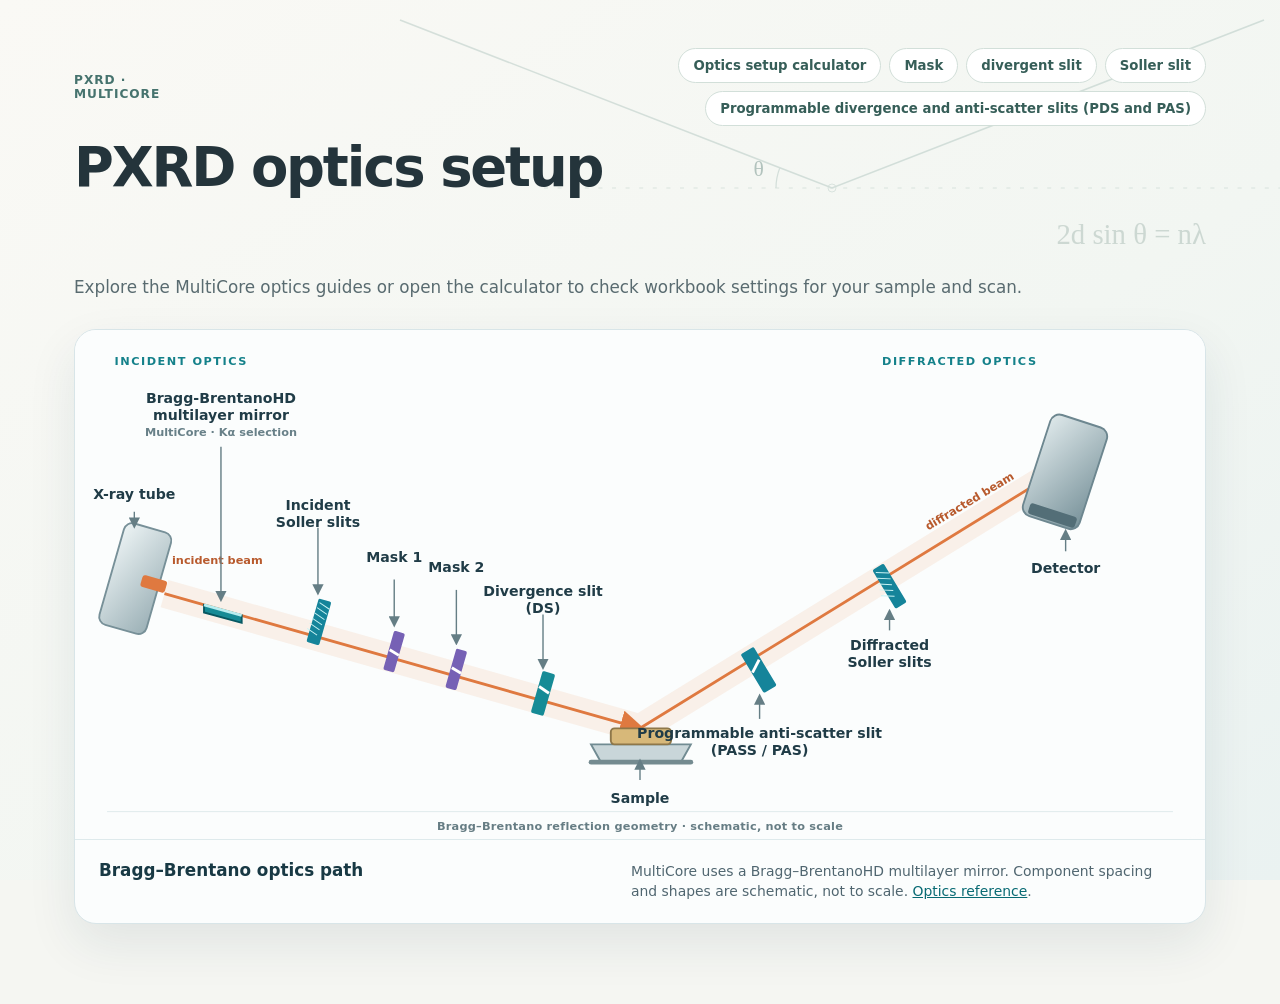
==== index.html @ 7b040bc2 "Soften Bragg formula into a subtle background accent" ====
<!doctype html>
<html lang="en">
<head>
  <meta charset="utf-8">
  <meta name="viewport" content="width=device-width, initial-scale=1">
  <title>PXRD · MultiCore optics guides</title>
  <link rel="stylesheet" href="styles.css?v=subtle-bragg-8">
</head>
<body>
  <main class="shell home">
    <header class="header">
      <nav class="top-nav" aria-label="Optics guides">
        <span class="eyebrow">PXRD · MultiCore</span>
        <div class="home-links">
          <a href="calculator.html">Optics setup calculator</a>
          <a href="training.html">Mask</a>
          <a href="divergent-slit.html">divergent slit</a>
          <a href="soller.html">Soller slit</a>
          <a href="slits.html">Programmable divergence and anti-scatter slits (PDS and PAS)</a>
        </div>
      </nav>
      <h1>PXRD optics setup</h1><div class="header-equations" aria-label="Bragg equation"><span>2d sin θ = nλ</span></div>
      <p>Explore the MultiCore optics guides or open the calculator to check workbook settings for your sample and scan.</p>
    </header>
    <figure class="home-instrument">
      <div class="home-diagram-scroll" role="region" aria-label="Scrollable diffractometer optics schematic" tabindex="0">
        <svg class="home-diagram" viewBox="0 0 1200 540" role="img" aria-labelledby="schematic-title schematic-desc" xmlns="http://www.w3.org/2000/svg">
          <title id="schematic-title">Bragg-Brentano MultiCore optics arrangement</title>
          <desc id="schematic-desc">Schematic of the incident path from the X-ray tube through the Bragg-BrentanoHD multilayer mirror, incident Soller slits, Mask 1, Mask 2 and divergence slit to the sample. The diffracted path goes through the programmable anti-scatter slit and diffracted Soller slits to the detector.</desc>
          <defs>
            <linearGradient id="housing" x2="1" y2="1"><stop stop-color="#edf4f5"/><stop offset="1" stop-color="#9bb0b6"/></linearGradient>
            <linearGradient id="detector" x2="1" y2="1"><stop stop-color="#dfe9eb"/><stop offset="1" stop-color="#78929a"/></linearGradient>
            <marker id="arrowBeam" markerWidth="9" markerHeight="9" refX="7" refY="4.5" orient="auto"><path d="M0 0L9 4.5 0 9Z" fill="#df7940"/></marker>
            <marker id="arrowCall" markerWidth="8" markerHeight="8" refX="6" refY="4" orient="auto"><path d="M0 0L8 4 0 8Z" fill="#657e85"/></marker>
          </defs>
          <rect width="1200" height="540" rx="20" fill="#fbfdfd"/>
          <text x="42" y="37" class="diagram-kicker">INCIDENT OPTICS</text>
          <text x="857" y="37" class="diagram-kicker">DIFFRACTED OPTICS</text>
          <path d="M95 280 L155 297 L600 423 L1048 147" fill="none" stroke="#e59b68" stroke-width="30" opacity=".13"/>
          <path d="M95 280 L155 297 L600 423" fill="none" stroke="#df7940" stroke-width="3" marker-end="url(#arrowBeam)"/>
          <path d="M600 423 L1048 147" fill="none" stroke="#df7940" stroke-width="3" marker-end="url(#arrowBeam)"/>
          <text x="103" y="248" class="beam-label">incident beam</text>
          <text x="906" y="213" class="beam-label" transform="rotate(-31 906 213)">diffracted beam</text>

          <!-- source and incident components, each placed across the beam -->
          <g aria-label="X-ray tube"><rect x="38" y="208" width="52" height="112" rx="9" fill="url(#housing)" stroke="#779098" stroke-width="2" transform="rotate(16 64 264)"/><rect x="70" y="263" width="27" height="13" rx="3" fill="#df7940" transform="rotate(16 83 270)"/></g>
          <g aria-label="Bragg-BrentanoHD multilayer mirror"><path d="M137 292 L177 303 L177 311 L137 300 Z" fill="#168b96" stroke="#075862" stroke-width="2"/><path d="M137 292 L177 303" stroke="#b8edf0" stroke-width="3"/></g>
          <g aria-label="Incident Soller slits"><rect x="252" y="286" width="14" height="48" rx="2" fill="#15849a" transform="rotate(16 259 310)"/><path d="M254 290l12 4m-13 2 12 4m-13 2 12 4m-13 2 12 4m-13 2 12 4m-13 2 12 4" stroke="#c9f3f4" stroke-width="1" transform="rotate(16 259 310)"/></g>
          <g aria-label="Mask 1"><rect x="333" y="320" width="12" height="43" rx="2" fill="#7661b5" transform="rotate(16 339 341)"/><path d="M334 341l11 3" stroke="#fff" stroke-width="3" transform="rotate(16 339 341)"/></g>
          <g aria-label="Mask 2"><rect x="399" y="339" width="12" height="43" rx="2" fill="#7661b5" transform="rotate(16 405 360)"/><path d="M400 360l11 3" stroke="#fff" stroke-width="3" transform="rotate(16 405 360)"/></g>
          <g aria-label="Divergence slit DS"><rect x="490" y="363" width="14" height="46" rx="2" fill="#168b96" transform="rotate(16 497 386)"/><path d="M491 380l12 4" stroke="#fff" stroke-width="3" transform="rotate(16 497 386)"/></g>

          <!-- sample and receiving side -->
          <path d="M548 440h106l-10 18h-86z" fill="#c9d6d9" stroke="#718b92" stroke-width="2"/><rect x="569" y="423" width="64" height="17" rx="4" fill="#d7b879" stroke="#8e7749" stroke-width="2"/><path d="M548 459h106" stroke="#748b90" stroke-width="5" stroke-linecap="round"/>
          <g aria-label="Programmable anti-scatter slit PASS"><rect x="718" y="337" width="16" height="48" rx="2" fill="#15849a" transform="rotate(-31 726 361)"/><path d="M719 360l13-8" stroke="#fff" stroke-width="3" transform="rotate(-31 726 361)"/></g>
          <g aria-label="Diffracted Soller slits"><rect x="858" y="248" width="14" height="48" rx="2" fill="#15849a" transform="rotate(-31 865 272)"/><path d="M860 252l12 8m-14-2 12 8m-14-2 12 8m-14-2 12 8m-14-2 12 8" stroke="#c9f3f4" stroke-width="1" transform="rotate(-31 865 272)"/></g>
          <g aria-label="Detector"><rect x="1020" y="94" width="63" height="113" rx="10" fill="url(#detector)" stroke="#6d8790" stroke-width="2" transform="rotate(18 1051 150)"/><rect x="1012" y="191" width="52" height="12" rx="3" fill="#536e77" transform="rotate(18 1038 197)"/></g>

          <!-- callouts with independent lanes to keep every label legible -->
          <g class="callout"><path d="M63 193V208"/><text x="63" y="180" text-anchor="middle">X-ray tube</text></g>
          <g class="callout"><path d="M155 124V286"/><text x="155" y="77" text-anchor="middle"><tspan>Bragg-BrentanoHD</tspan><tspan x="155" dy="19">multilayer mirror</tspan><tspan x="155" dy="17" class="callout-sub">MultiCore · Kα selection</tspan></text></g>
          <g class="callout"><path d="M258 210V279"/><text x="258" y="191" text-anchor="middle"><tspan>Incident</tspan><tspan x="258" dy="18">Soller slits</tspan></text></g>
          <g class="callout"><path d="M339 265V313"/><text x="339" y="246" text-anchor="middle">Mask 1</text></g>
          <g class="callout"><path d="M405 276V332"/><text x="405" y="257" text-anchor="middle">Mask 2</text></g>
          <g class="callout"><path d="M497 302V358"/><text x="497" y="283" text-anchor="middle"><tspan>Divergence slit</tspan><tspan x="497" dy="18">(DS)</tspan></text></g>
          <g class="callout"><path d="M600 478v-20"/><text x="600" y="502" text-anchor="middle">Sample</text></g>
          <g class="callout"><path d="M727 413V389"/><text x="727" y="433" text-anchor="middle"><tspan>Programmable anti-scatter slit</tspan><tspan x="727" dy="18">(PASS / PAS)</tspan></text></g>
          <g class="callout"><path d="M865 319v-20"/><text x="865" y="340" text-anchor="middle"><tspan>Diffracted</tspan><tspan x="865" dy="18">Soller slits</tspan></text></g>
          <g class="callout"><path d="M1052 235V214"/><text x="1052" y="258" text-anchor="middle">Detector</text></g>

          <rect x="34" y="511" width="1132" height="1" fill="#deeaec"/>
          <text x="600" y="531" class="diagram-foot" text-anchor="middle">Bragg–Brentano reflection geometry · schematic, not to scale</text>
        </svg>
      </div>
      <p class="home-scroll-hint">Swipe horizontally to follow the beam path →</p>
      <figcaption><strong>Bragg–Brentano optics path</strong><span>MultiCore uses a Bragg–BrentanoHD multilayer mirror. Component spacing and shapes are schematic, not to scale. <a href="https://www.malvernpanalytical.com/tw/assets/Empyrean%20MultiCore%20Brochure%20with%20extended%20example%20data_tcm73-99472.pdf" target="_blank" rel="noopener noreferrer">Optics reference</a>.</span></figcaption>
    </figure>
  </main>
</body>
</html>
---- styles.css ----
:root { font-family: Inter, ui-sans-serif, system-ui, -apple-system, "Segoe UI", sans-serif; color: #24343b; background: #f5f6f2; color-scheme: light; }
* { box-sizing: border-box; }
[hidden] { display: none !important; }
body { margin: 0; min-height: 100vh; background: #f5f6f2 url("optics-background-bragg.svg?v=bragg-theta-7") center top / 100% auto fixed no-repeat; }
.header { color: #24343b; }
.header h1 { text-shadow: none; font-weight: 650; }
.header .eyebrow { color: #46736e; letter-spacing: .08em; }
.header p { color: #596b70; }
.header-equations { display: flex; flex-wrap: wrap; justify-content: flex-end; gap: 8px 28px; margin: 8px 0 20px; color: #78948b; font-family: Georgia, serif; font-size: clamp(1.15rem, 2.3vw, 1.8rem); line-height: 1.4; }
.header-equations span { white-space: nowrap; opacity: .3; }
.top-nav a { color: #075862; }
@media (max-width: 700px) { body { background-attachment: scroll; background-size: auto 620px; background-position: right top; } }
.shell { max-width: 960px; margin: 0 auto; padding: 48px 24px 80px; }
.header { max-width: none; margin-bottom: 30px; }
.header-top { display: flex; align-items: center; gap: 14px; flex-wrap: wrap; }
.header-launch { border: 1px solid #a4c6c9; background: #e9f5f5; color: #075862; border-radius: 999px; padding: 7px 12px; font: inherit; font-size: .75rem; font-weight: 800; cursor: pointer; }
.header-launch:hover, .header-launch:focus { background: #d4ebed; }
.eyebrow { color: #0a6870; font-size: .76rem; font-weight: 800; letter-spacing: .12em; text-transform: uppercase; }
h1 { font-size: clamp(2rem, 5vw, 3.4rem); line-height: 1.1; letter-spacing: -.04em; margin: 12px 0 16px; }
h2 { font-size: 1.2rem; margin: 0 0 18px; }
p { line-height: 1.6; color: #4a5b68; }
.header p { font-size: 1.05rem; margin: 0; }
.panel { background: #fff; border: 1px solid #dfe6e2; border-radius: 14px; box-shadow: 0 4px 18px #29443b06; padding: 26px; margin-bottom: 18px; }
.inputs { display: grid; gap: 8px; }
label { font-weight: 700; display: flex; justify-content: space-between; gap: 16px; max-width: 350px; }
label span { color: #69808c; font-weight: 500; }
input { width: min(100%, 350px); border: 1px solid #b7c9d1; border-radius: 10px; font: inherit; font-size: 1.25rem; padding: 12px 14px; color: #172534; background: #fbfdfd; }
input:focus { outline: 3px solid #72bdc47a; border-color: #087781; }
select { width: min(100%, 350px); border: 1px solid #b7c9d1; border-radius: 10px; font: inherit; font-size: 1.1rem; padding: 12px 14px; color: #172534; background: #fbfdfd; }
select:focus { outline: 3px solid #72bdc47a; border-color: #087781; }
.mode-choice { border: 0; padding: 0; margin: 14px 0 0; display: flex; flex-wrap: wrap; gap: 10px; }
.mode-choice legend { font-weight: 700; margin-bottom: 8px; }
.mode-choice label { justify-content: flex-start; align-items: center; border: 1px solid #b7c9d1; border-radius: 10px; padding: 9px 13px; cursor: pointer; }
.mode-choice label:has(input:checked) { border-color: #087781; background: #e9f5f5; color: #075862; }
.mode-choice input { width: auto; margin: 0 8px 0 0; accent-color: #087781; }
.automatic-inputs { display: grid; gap: 8px; margin-top: 12px; }
.automatic-inputs label:not(:first-child) { margin-top: 10px; }
.manual-toggle { justify-content: flex-start; align-items: center; margin-top: 14px; cursor: pointer; }
.manual-toggle input { width: auto; margin: 0 9px 0 0; accent-color: #087781; }
.suggestion-preference { justify-content: flex-start; align-items: center; margin-top: 4px; cursor: pointer; }
.suggestion-preference input { width: auto; margin: 0 9px 0 0; accent-color: #087781; }
.suggestion-preference:has(input:disabled) { color: #71818b; cursor: default; }
.input-hint { font-size: .82rem; margin: 0 0 3px; }
.mask-order-explanation { margin: -5px 0 18px; border-left: 3px solid #b8812f; padding: 8px 12px; background: #fff8e9; font-size: .9rem; }
.manual-mask-inputs { display: grid; grid-template-columns: repeat(2, minmax(0, 1fr)); gap: 14px; margin-top: 8px; max-width: 720px; }
.manual-mask-inputs div { display: grid; gap: 7px; }
details { margin-top: 12px; }
summary { color: #086a73; font-weight: 700; cursor: pointer; }
.advanced { display: grid; gap: 8px; margin-top: 16px; }
.advanced label:not(:first-child) { margin-top: 10px; }
.section-heading { display: flex; justify-content: space-between; align-items: flex-start; gap: 16px; }
.section-heading h2 { margin-top: 7px; }
.badge { border-radius: 999px; background: #e2f3ed; color: #14644b; padding: 7px 12px; font-size: .78rem; font-weight: 800; white-space: nowrap; }
.badge.error { background: #fff0e7; color: #9b441a; }
.badge.warning { background: #fff4d9; color: #805300; }
.message { margin: 0 0 18px; }
.beam-limit-note { margin: -7px 0 18px; border-left: 3px solid #c27c2c; padding: 8px 12px; background: #fff9eb; font-size: .86rem; }
.settings { display: grid; grid-template-columns: repeat(3, 1fr); gap: 12px; }
.setting { border-radius: 14px; padding: 20px; background: #0b5963; color: white; display: grid; gap: 5px; }
.setting span { font-size: .88rem; font-weight: 700; color: #c8e8e9; }
.setting strong { font-size: clamp(1.8rem, 5vw, 2.7rem); letter-spacing: -.04em; }
.setting small { color: #c8e8e9; font-size: .76rem; }
.automatic-details { border-top: 1px solid #e1e8eb; margin-top: 18px; padding-top: 16px; display: grid; grid-template-columns: repeat(3, 1fr); gap: 16px; }
.automatic-details div { display: grid; gap: 4px; }
.automatic-details span { color: #5e707c; font-size: .8rem; }
.automatic-details strong { font-size: 1.08rem; }
.automatic-chart { border-top: 1px solid #e1e8eb; margin-top: 18px; padding-top: 16px; }
.automatic-chart h3 { font-size: .95rem; margin: 0 0 8px; }
.automatic-chart svg { display: block; width: 100%; max-width: 640px; height: auto; }
.footprint { border-top: 1px solid #e1e8eb; margin-top: 22px; padding-top: 18px; display: grid; grid-template-columns: repeat(3, 1fr); gap: 16px; }
.footprint div { display: grid; gap: 4px; }
.footprint span { color: #5e707c; font-size: .8rem; }
.footprint strong { font-size: 1.08rem; }
.edge-screen { border-top: 1px solid #dce5e9; margin-top: 24px; padding-top: 20px; }
.edge-screen h3 { font-size: 1.08rem; margin: 0 0 8px; }
.edge-screen p { margin: 0 0 12px; font-size: .88rem; }
.edge-inputs { display: grid; grid-template-columns: repeat(3, minmax(0, 1fr)); gap: 12px; margin: 16px 0; }
.edge-inputs div { display: grid; gap: 6px; }
.edge-inputs label { font-size: .8rem; }
.edge-inputs input { width: 100%; font-size: 1rem; padding: 9px 10px; }
.edge-formula { color: #546a74; }
.edge-pair { font-weight: 700; color: #234450; }
.edge-result { background: #eaf3f5; border-left: 3px solid #4e8790; padding: 11px 13px; color: #214b55 !important; }
.edge-candidate-box { border: 1px solid #dce5e9; border-radius: 10px; padding: 12px 14px; margin-bottom: 12px; }
.edge-candidate-box strong { font-size: .85rem; }
.edge-candidate-list { display: grid; grid-template-columns: repeat(3, minmax(0, 1fr)); gap: 6px; margin-top: 9px; color: #435762; font-size: .78rem; }
.edge-candidate-list span { padding: 6px 8px; border-radius: 6px; background: #f1f6f7; }
.edge-screen .edge-caution { font-size: .8rem; color: #5a6972; margin-bottom: 0; }
.context p { margin: 0 0 12px; }
.context p:last-child { margin-bottom: 0; }
.source { font-size: .82rem; }
a { color: #086a73; }
.present-button { border: 1px solid #a4c6c9; background: #e9f5f5; color: #075862; border-radius: 9px; padding: 10px 14px; font: inherit; font-size: .83rem; font-weight: 800; cursor: pointer; }
.present-button:hover, .present-button:focus { background: #d4ebed; }
.diagram-grid { display: grid; grid-template-columns: repeat(2, minmax(0, 1fr)); gap: 14px; }
.diagram-card { margin: 0; background: #f7fafb; border: 1px solid #dce7ea; border-radius: 14px; overflow: hidden; }
.diagram-card svg { display: block; width: 100%; height: auto; }
.diagram-surface svg { max-width: 440px; margin: 0 auto; }
.diagram-card figcaption { border-top: 1px solid #dce7ea; padding: 15px 17px 18px; color: #435762; font-size: .86rem; line-height: 1.5; }
.diagram-distance { border-top: 1px solid #dce7ea; padding: 10px 17px; color: #435762; font-size: .77rem; line-height: 1.45; }
.diagram-card figcaption strong { color: #183944; }
.svg-heading { fill: #126b72; font-size: 12px; font-weight: 800; letter-spacing: 1.4px; }
.svg-label { fill: #234450; font-size: 13px; font-weight: 700; }
.svg-small { fill: #6a818a; font-size: 10px; }
.svg-fwhm-label { fill: #9d4019; font-size: 10px; font-weight: 800; }
.svg-fwhm-value { fill: #9d4019; font-size: 12px; font-weight: 800; }
.svg-center { text-anchor: middle; }
.diagram-note { font-size: .84rem; margin: 16px 0 8px; }
.illustration .source { margin: 0; }
.illustration:fullscreen { padding: clamp(20px, 3vw, 48px); overflow: auto; border-radius: 0; margin: 0; background: white; }
.illustration:fullscreen .diagram-grid { max-width: 1400px; margin: 0 auto; grid-template-columns: repeat(2, minmax(0, 1fr)); }
.illustration:fullscreen .diagram-surface svg { max-width: none; }
@media (max-width: 640px) { .shell { padding: 28px 15px 50px; } .panel { padding: 20px; } .settings, .manual-mask-inputs, .edge-inputs, .edge-candidate-list { grid-template-columns: 1fr; gap: 7px; } .setting { padding: 13px; } .setting small { font-size: .7rem; } .footprint, .automatic-details { grid-template-columns: 1fr; gap: 10px; } }
@media (max-width: 700px) { .diagram-grid { grid-template-columns: 1fr; } .illustration .section-heading { align-items: center; } }
@media (max-width: 900px) { .illustration:fullscreen .diagram-grid { grid-template-columns: 1fr; } }

/* Calculator layout */
.top-nav { display: flex; justify-content: space-between; align-items: center; gap: 18px; }
.top-nav a { text-decoration: none; font-weight: 750; background: #e9f5f5; border: 1px solid #a4c6c9; padding: 9px 14px; border-radius: 999px; white-space: nowrap; }
.top-nav a:hover, .top-nav a:focus-visible { background: #d4ebed; }
.home-links { display: flex; gap: 8px; flex-wrap: wrap; justify-content: flex-end; max-width: 100%; }
.header:has(.home-links) { max-width: none; }
.home-links a { font-size: .83rem; white-space: normal; text-align: center; }
.home { max-width: 1180px; }
.home .header { margin-bottom: 28px; }
.home-instrument { margin: 0; overflow: hidden; border: 1px solid #d8e5e8; border-radius: 22px; background: #fbfdfd; box-shadow: 0 20px 50px #143a4b17; }
.home-diagram-scroll { overflow-x: auto; overscroll-behavior-x: contain; scrollbar-color: #9eb7bc #eef4f5; }
.home-diagram { display: block; width: 100%; min-width: 820px; height: auto; font-family: Inter, ui-sans-serif, system-ui, sans-serif; }
.diagram-kicker { fill: #14818a; font-size: 12px; font-weight: 850; letter-spacing: 1.6px; }
.beam-label { fill: #b85a2d; font-size: 12px; font-weight: 750; }
.callout { fill: #203c47; font-size: 15px; font-weight: 750; }
.callout path { fill: none; stroke: #657e85; stroke-width: 1.5; marker-end: url(#arrowCall); }
.callout-sub { fill: #688088; font-size: 12px; font-weight: 650; }
.diagram-foot { fill: #667d84; font-size: 12px; font-weight: 650; letter-spacing: .02em; }
.home-instrument figcaption { display: flex; justify-content: space-between; gap: 22px; align-items: baseline; padding: 18px 24px 21px; border-top: 1px solid #deeaec; color: #506670; line-height: 1.5; }
.home-instrument figcaption strong { color: #183944; font-size: 1.05rem; }
.home-instrument figcaption span { max-width: 550px; font-size: .87rem; }
.home-scroll-hint { display: none; }
@media (max-width: 700px) { .home-instrument figcaption { display: grid; gap: 5px; padding: 15px 18px 18px; } .home-diagram { min-width: 820px; } .home-scroll-hint { display: block; margin: 0; padding: 8px 18px; border-top: 1px solid #deeaec; color: #075862; font-size: .8rem; font-weight: 750; } }
.slit-visual-grid { display: grid; grid-template-columns: repeat(2, minmax(0, 1fr)); gap: 16px; }
.slit-figure { margin: 0; background: #f8fbfc; border: 1px solid #dce8eb; border-radius: 12px; overflow: hidden; }
.diagram-section .slit-figure svg { margin: 0; width: 100%; max-width: none; }
.slit-figure figcaption { border-top: 1px solid #dce8eb; padding: 12px 16px 16px; color: #4a5b68; font-size: .87rem; line-height: 1.5; }
.slit-chart-title { font-size: 18px; font-weight: 800; fill: #214b55; }
.slit-label { font-size: 13px; font-weight: 650; fill: #375b67; }
.overlap-intro { margin: -6px 0 18px; }
.overlap-card { background: #fbfdfd; border-color: #d9e4e6; box-shadow: 0 6px 18px #1739430a; }
.overlap-card-heading { display: flex; align-items: center; gap: 12px; padding: 18px 20px 0; }
.overlap-card-heading h3 { margin: 0; color: #173b46; font-size: 1.02rem; letter-spacing: -.015em; }
.overlap-card-index { display: inline-grid; place-items: center; width: 30px; height: 30px; flex: none; border-radius: 9px; background: #e6f2f1; color: #0b656c; font-size: .72rem; font-weight: 850; }
.diagram-section .overlap-card svg { margin: 0; }
.sample-fill { fill: #e4eaeb; }
.sample-rim-fill { fill: #24343b; }
.area-pds { fill: #f3cd57; }
.area-pass { fill: #5baa62; }
.area-measured { fill: #d95049; }
.overlap-guide { fill: none; stroke: #4d9fc7; stroke-width: 1.5; stroke-dasharray: 3 5; opacity: .9; }
.overlap-stage { fill: #203d47; font-size: 17px; font-weight: 800; }
.overlap-stage-sub { fill: #5c737b; font-size: 12px; }
.optics-label { fill: #365765; font-size: 12px; font-weight: 800; letter-spacing: .025em; }
.optics-beam-pds { fill: #f3cd57; opacity: .54; }
.optics-beam-pass { fill: #5baa62; opacity: .43; }
.optics-ray { fill: none; stroke: #547987; stroke-width: 1.6; }
.optics-blade { fill: none; stroke: #70818a; stroke-width: 8; stroke-linecap: square; }
.optics-slit { fill: none; stroke: #405662; stroke-width: 1.5; }
.optics-target { fill: #24343b; }
.optics-sample-label { fill: #6b7e85; font-size: 10px; font-weight: 650; }
.overlap-legend { display: flex; gap: 12px 22px; flex-wrap: wrap; align-items: center; margin: 17px 0 0 !important; font-size: .82rem; font-weight: 700; color: #34535c; }
.overlap-legend span { display: inline-flex; gap: 7px; align-items: center; }
.legend-swatch { display: inline-block; width: 13px; height: 13px; border-radius: 4px; }
.pds-swatch { background: #f3cd57; }
.pass-swatch { background: #5baa62; }
.measured-swatch { background: #d95049; }
.brochure-figure { max-width: 780px; margin: 0; background: #f7fafb; border: 1px solid #dce8eb; border-radius: 12px; overflow: hidden; }
.brochure-figure img { display: block; width: 100%; height: auto; }
.brochure-figure figcaption { padding: 12px 16px 16px; border-top: 1px solid #dce8eb; color: #4a5b68; font-size: .87rem; line-height: 1.5; }
.training-actions { display: flex; align-items: center; gap: 8px; }
.training-actions button { font: inherit; font-weight: 750; color: #075862; background: #e9f5f5; border: 1px solid #a4c6c9; padding: 9px 14px; border-radius: 999px; cursor: pointer; white-space: nowrap; }
.training-actions button:hover, .training-actions button:focus-visible { background: #d4ebed; }
.training:fullscreen { overflow: auto; width: 100%; max-width: none; background: #f5fafc; }
.section-heading { align-items: center; justify-content: flex-start; margin-bottom: 18px; }
.section-heading h2 { margin: 0; }
.results .section-heading { justify-content: space-between; }
.step { display: grid; place-items: center; background: #0b5963; color: white; width: 30px; height: 30px; border-radius: 50%; font-weight: 800; font-size: .85rem; flex: none; }
.form-grid { display: grid; grid-template-columns: repeat(2, minmax(0, 1fr)); gap: 18px; }
.field { display: grid; align-content: start; gap: 8px; min-width: 0; }
.field label, .field-label { max-width: none; font-size: .9rem; font-weight: 700; color: #29434d; }
.field input, .field select { max-width: none; width: 100%; }
.field output { display: flex; align-items: center; min-height: 52px; padding: 11px 14px; border-radius: 10px; background: #e9f5f5; border: 1px solid #a4c6c9; color: #075862; font-size: 1.12rem; font-weight: 750; }
.mode-choice { margin: 0 0 22px; }
.mode-choice label { max-width: none; }
.metric-grid { display: grid; grid-template-columns: repeat(3, minmax(0,1fr)); gap: 12px; }
.metric { display: grid; gap: 6px; padding: 18px; background: #0b5963; color: white; border-radius: 13px; }
.metric span { color: #c8e8e9; font-size: .84rem; font-weight: 700; }
.metric strong { font-size: clamp(1.35rem, 3vw, 2rem); letter-spacing: -.03em; }
.metric small { color: #c8e8e9; }
.metric-subvalue { display: grid; gap: 5px; margin-top: 8px; padding-top: 12px; border-top: 1px solid rgba(200, 232, 233, .4); }
.metric-subvalue strong { font-size: clamp(1.1rem, 2.4vw, 1.5rem); }
.message { margin: 0 0 18px; }
.auto-results { display: flex; flex-wrap: wrap; gap: 10px 30px; margin-top: 18px; padding: 16px 18px; border-radius: 10px; background: #f1f7f8; color: #31545e; }
.auto-results strong { color: #173b46; }
.result-note { margin: 16px 0 0; font-size: .84rem; color: #687982; }
.notes h2 { margin-bottom: 12px; }
.notes details { margin: 0; border-top: 1px solid #e0e8eb; }
.notes details:last-child { border-bottom: 1px solid #e0e8eb; }
.notes summary { padding: 16px 4px; }
.detail-body { padding: 0 5px 18px; }
.detail-body p { margin: 0 0 12px; }
.detail-body .form-grid { margin: 14px 0; grid-template-columns: repeat(3,minmax(0,1fr)); }
.detail-body input { font-size: 1rem; padding: 9px 10px; }
.candidate-list { display: grid; grid-template-columns: repeat(2,minmax(0,1fr)); gap: 7px; }
.candidate { text-align: left; border: 1px solid #bad1d5; border-radius: 9px; background: #f1f7f8; color: #244d57; padding: 10px 12px; font: inherit; font-size: .82rem; cursor: pointer; }
.candidate:hover, .candidate:focus-visible { background: #dceef0; border-color: #5e9ca3; }
.field .inline-warning { margin: 0; padding: 9px 11px; border-left: 4px solid #a83711; border-radius: 4px; background: #fff0e8; color: #842906; font-size: .85rem; font-weight: 800; line-height: 1.35; }
.field .input-warning { border-color: #a83711; box-shadow: 0 0 0 2px #f5c1a8; }
.message.warning { padding: 13px 15px; border-left: 5px solid #a83711; border-radius: 5px; background: #fff0e8; color: #842906; font-weight: 800; }
.badge.warning { background: #9b350f; color: #fff; font-weight: 900; }
.source { font-size: .82rem; }
.training { max-width: 1100px; }
.diagram-section svg { display: block; width: 100%; max-width: 760px; height: auto; margin: 5px auto 14px; font: 15px Inter, ui-sans-serif, system-ui, sans-serif; fill: #29434d; }
.diagram-section svg.profile-inset { background: #f6fafb; border: 1px solid #dce8eb; border-radius: 12px; margin-top: 12px; }
.soller-comparison { display: grid; grid-template-columns: repeat(2, minmax(0, 1fr)); gap: 16px; margin: 12px 0 16px; }
.diagram-section .soller-comparison svg { max-width: none; margin: 0; background: #f8fbfc; border: 1px solid #dce8eb; border-radius: 12px; }
.soller-panel-title { font-size: 17px; font-weight: 750; fill: #214b55; }
.soller-panel-note { font-size: 11px; fill: #637b84; }
.soller-axis-label { font-size: 12px; fill: #516b75; }
.soller-legend { font-size: 13px; font-weight: 650; }
.soller-peak-none, .soller-peak-wide, .soller-peak-narrow { fill: none; stroke-width: 2.5; stroke-linecap: round; stroke-linejoin: round; }
.soller-peak-none { stroke: #3273a1; }
.soller-peak-wide { stroke: #bd7923; }
.soller-peak-narrow { stroke: #4a823b; }
.profile-inset .profile-title { font-size: 17px; font-weight: 750; fill: #214b55; }
.profile-inset .profile-measure { font-size: 15px; font-weight: 800; paint-order: stroke; stroke: #f6fafb; stroke-width: 4px; }
.profile-inset .profile-core { fill: #147b83; }
.profile-inset .profile-width { fill: #a34e26; }
.profile-inset .profile-footprint { fill: #775e9c; }
.profile-inset .profile-note { font-size: 11px; fill: #637b84; }
.diagram-section p { max-width: 800px; margin-bottom: 0; }
@media (max-width: 640px) {
  .soller-comparison, .slit-visual-grid { grid-template-columns: 1fr; }
  .form-grid, .metric-grid, .detail-body .form-grid, .candidate-list { grid-template-columns: 1fr; }
  .top-nav { align-items: flex-start; flex-wrap: wrap; }
  .home-links { justify-content: flex-start; }
  .top-nav a { font-size: .83rem; }
  .training-actions { flex-wrap: wrap; justify-content: flex-end; }
  .training-actions button { font-size: .83rem; }
}


/* Calculator footprint geometry beside the iCore controls. */
.footprint-geometry { display: grid; grid-template-columns: minmax(0, 1.25fr) minmax(135px, .75fr); gap: 10px; align-items: center; margin: 0; padding: 10px 12px; border: 1px solid #d5e5e7; border-radius: 12px; background: #f5fafb; }
.footprint-geometry svg { display: block; width: 100%; height: auto; }
.footprint-geometry figcaption { display: grid; gap: 7px; color: #244c56; line-height: 1.35; }
.footprint-geometry figcaption strong { font-size: 1.1rem; color: #075862; white-space: nowrap; }
.footprint-geometry figcaption span { font-size: .86rem; font-weight: 700; }
.footprint-geometry figcaption small { font-size: .72rem; color: #647984; }
@media (max-width: 900px) { .footprint-geometry { grid-template-columns: 1fr; } }
@media (max-width: 640px) { .footprint-geometry { max-width: 440px; } }
.results .section-heading h2 { margin-right: auto; }

/* Quiet light palette shared by the calculator and teaching pages. */
.top-nav a, .header-launch, .training-actions button { background: #fff; border-color: #d2dfd9; color: #365e58; box-shadow: none; font-weight: 650; }
.top-nav a:hover, .header-launch:hover, .training-actions button:hover { background: #edf4ee; border-color: #a7c2b7; }
.setting, .metric { background: #eaf2ed; color: #294f45; border: 1px solid #d4e4da; }
.setting span, .setting small, .metric span, .metric small { color: #547168; }
.metric-subvalue { border-top-color: #ccddd2; }
.diagram-card, .diagram-section .soller-comparison svg, .footprint-geometry { background: #fafcf9; border-color: #e0e8e0; }
input, select { background: #fff; border-color: #c9d8d0; }
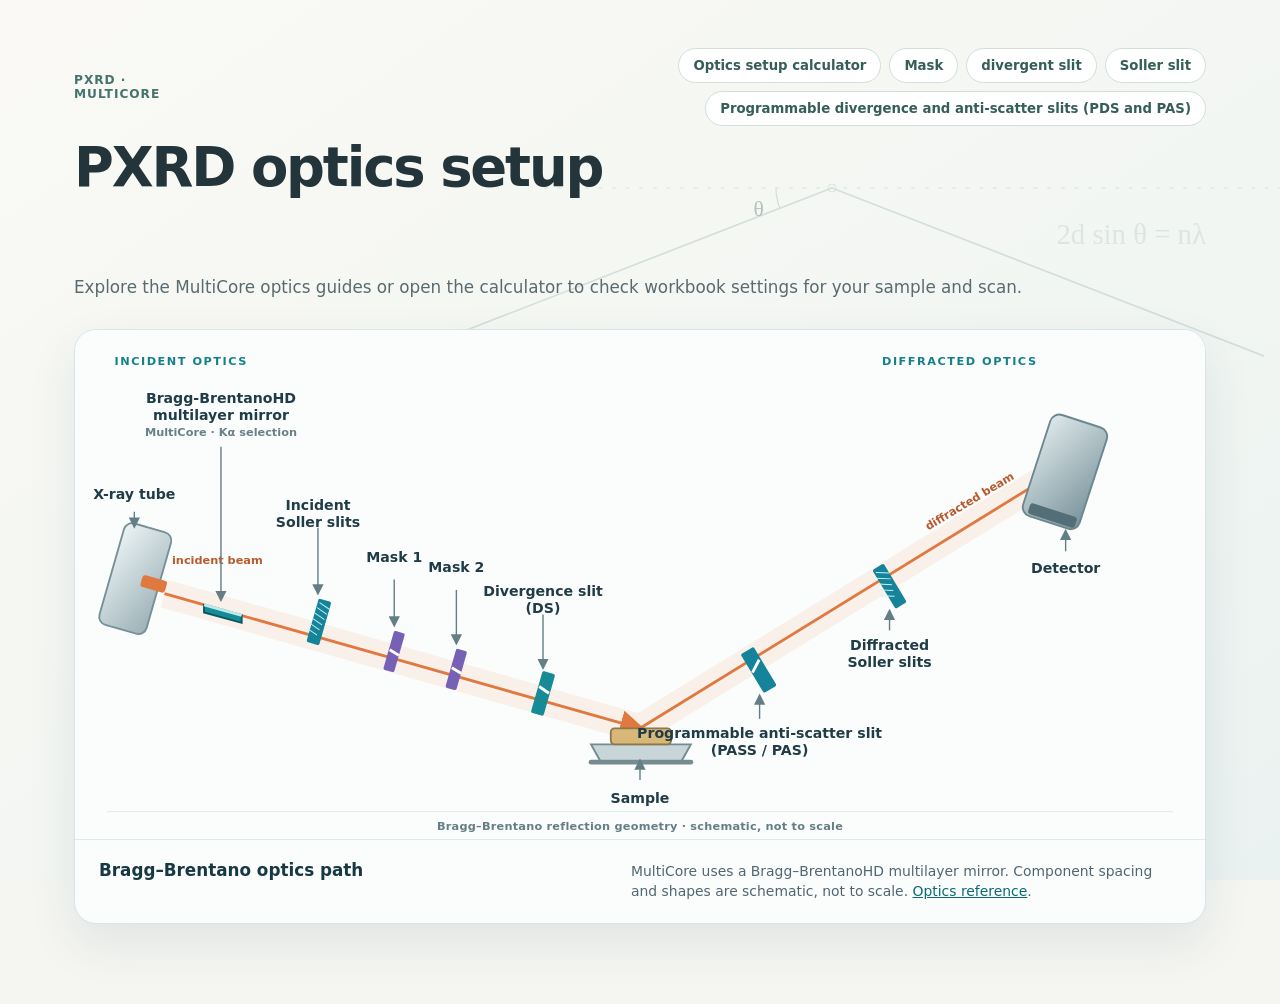
==== commit 3a6ac72f: "Restore downward ray motif and soften Bragg equation" ====
--- a/index.html
+++ b/index.html
@@ -4,7 +4,7 @@
   <meta charset="utf-8">
   <meta name="viewport" content="width=device-width, initial-scale=1">
   <title>PXRD · MultiCore optics guides</title>
-  <link rel="stylesheet" href="styles.css?v=subtle-bragg-8">
+  <link rel="stylesheet" href="styles.css?v=downward-rays-9">
 </head>
 <body>
   <main class="shell home">
--- a/styles.css
+++ b/styles.css
@@ -1,13 +1,13 @@
 :root { font-family: Inter, ui-sans-serif, system-ui, -apple-system, "Segoe UI", sans-serif; color: #24343b; background: #f5f6f2; color-scheme: light; }
 * { box-sizing: border-box; }
 [hidden] { display: none !important; }
-body { margin: 0; min-height: 100vh; background: #f5f6f2 url("optics-background-bragg.svg?v=bragg-theta-7") center top / 100% auto fixed no-repeat; }
+body { margin: 0; min-height: 100vh; background: #f5f6f2 url("optics-background-bragg.svg?v=downward-rays-9") center top / 100% auto fixed no-repeat; }
 .header { color: #24343b; }
 .header h1 { text-shadow: none; font-weight: 650; }
 .header .eyebrow { color: #46736e; letter-spacing: .08em; }
 .header p { color: #596b70; }
 .header-equations { display: flex; flex-wrap: wrap; justify-content: flex-end; gap: 8px 28px; margin: 8px 0 20px; color: #78948b; font-family: Georgia, serif; font-size: clamp(1.15rem, 2.3vw, 1.8rem); line-height: 1.4; }
-.header-equations span { white-space: nowrap; opacity: .3; }
+.header-equations span { white-space: nowrap; opacity: .16; }
 .top-nav a { color: #075862; }
 @media (max-width: 700px) { body { background-attachment: scroll; background-size: auto 620px; background-position: right top; } }
 .shell { max-width: 960px; margin: 0 auto; padding: 48px 24px 80px; }
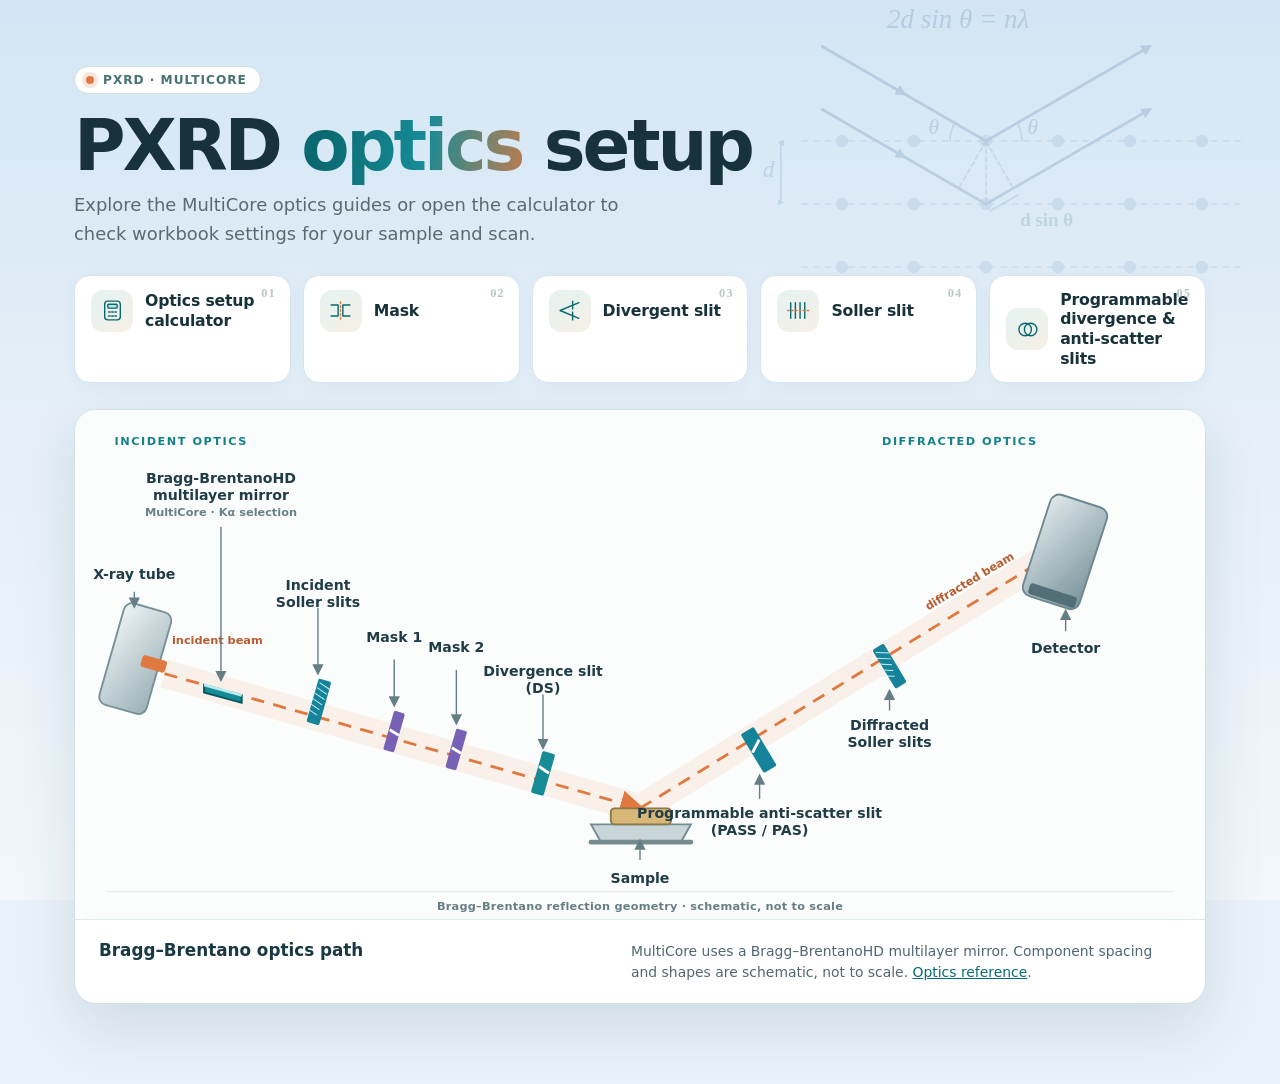
==== commit aeceecca: "Publish updated local homepage and optics theme" ====
--- a/index.html
+++ b/index.html
@@ -4,24 +4,24 @@
   <meta charset="utf-8">
   <meta name="viewport" content="width=device-width, initial-scale=1">
   <title>PXRD · MultiCore optics guides</title>
-  <link rel="stylesheet" href="styles.css?v=downward-rays-9">
+  <link rel="stylesheet" href="styles.css?v=polish-9">
 </head>
 <body>
   <main class="shell home">
-    <header class="header">
-      <nav class="top-nav" aria-label="Optics guides">
-        <span class="eyebrow">PXRD · MultiCore</span>
-        <div class="home-links">
-          <a href="calculator.html">Optics setup calculator</a>
-          <a href="training.html">Mask</a>
-          <a href="divergent-slit.html">divergent slit</a>
-          <a href="soller.html">Soller slit</a>
-          <a href="slits.html">Programmable divergence and anti-scatter slits (PDS and PAS)</a>
-        </div>
-      </nav>
-      <h1>PXRD optics setup</h1><div class="header-equations" aria-label="Bragg equation"><span>2d sin θ = nλ</span></div>
+    <header class="header hero">
+      <span class="eyebrow hero-eyebrow"><i aria-hidden="true"></i>PXRD · MultiCore</span>
+      <h1>PXRD <span class="grad">optics</span> setup</h1><div class="header-equations" aria-label="Bragg equation"><span>2d sin θ = nλ</span></div>
       <p>Explore the MultiCore optics guides or open the calculator to check workbook settings for your sample and scan.</p>
     </header>
+    <section class="guide-section" id="guides" aria-label="Optics guides">
+      <div class="guide-grid">
+        <a class="guide-card" href="calculator.html"><span class="guide-icon"><svg viewBox="0 0 32 32" aria-hidden="true"><rect x="6" y="4" width="20" height="24" rx="4"/><rect x="10" y="8" width="12" height="5" rx="1.5" class="fill"/><path d="M11 18h2M15 18h2M19 18h2M11 23h2M15 23h2M19 23h2"/></svg></span><span class="guide-num">01</span><strong>Optics setup calculator</strong><span class="guide-desc">Check mask, divergence slit, PASS and Soller choices against your sample size and scan range.</span></a>
+        <a class="guide-card" href="training.html"><span class="guide-icon"><svg viewBox="0 0 32 32" aria-hidden="true"><path d="M4 9h9v14H4M28 9h-9v14h9"/><path d="M16 5v22" class="dash"/></svg></span><span class="guide-num">02</span><strong>Mask</strong><span class="guide-desc">See how Mask 1 and Mask 2 shape the beam, and what core, FWHM and footprint mean.</span></a>
+        <a class="guide-card" href="divergent-slit.html"><span class="guide-icon"><svg viewBox="0 0 32 32" aria-hidden="true"><path d="M4 16 28 6M4 16l24 10"/><path d="M20 4v10M20 18v10"/></svg></span><span class="guide-num">03</span><strong>Divergent slit</strong><span class="guide-desc">Compare fixed divergence slit openings and how the irradiated length changes with 2θ.</span></a>
+        <a class="guide-card" href="soller.html"><span class="guide-icon"><svg viewBox="0 0 32 32" aria-hidden="true"><path d="M6 6v20M12 6v20M18 6v20M24 6v20"/><path d="M2 16h28" class="dash"/></svg></span><span class="guide-num">04</span><strong>Soller slit</strong><span class="guide-desc">Understand axial acceptance and how Soller slits change peak shape.</span></a>
+        <a class="guide-card" href="slits.html"><span class="guide-icon"><svg viewBox="0 0 32 32" aria-hidden="true"><circle cx="13" cy="16" r="8"/><circle cx="20" cy="16" r="8"/></svg></span><span class="guide-num">05</span><strong>Programmable divergence &amp; anti-scatter slits</strong><span class="guide-desc">How PDS and PASS keep the measured area on the sample across a scan.</span></a>
+      </div>
+    </section>
     <figure class="home-instrument">
       <div class="home-diagram-scroll" role="region" aria-label="Scrollable diffractometer optics schematic" tabindex="0">
         <svg class="home-diagram" viewBox="0 0 1200 540" role="img" aria-labelledby="schematic-title schematic-desc" xmlns="http://www.w3.org/2000/svg">
--- a/styles.css
+++ b/styles.css
@@ -1,7 +1,7 @@
 :root { font-family: Inter, ui-sans-serif, system-ui, -apple-system, "Segoe UI", sans-serif; color: #24343b; background: #f5f6f2; color-scheme: light; }
 * { box-sizing: border-box; }
 [hidden] { display: none !important; }
-body { margin: 0; min-height: 100vh; background: #f5f6f2 url("optics-background-bragg.svg?v=downward-rays-9") center top / 100% auto fixed no-repeat; }
+body { margin: 0; min-height: 100vh; background: #f5f6f2 url("optics-background-bragg.svg?v=polish-9") center top / 100% auto fixed no-repeat; }
 .header { color: #24343b; }
 .header h1 { text-shadow: none; font-weight: 650; }
 .header .eyebrow { color: #46736e; letter-spacing: .08em; }
@@ -266,3 +266,164 @@
 .metric-subvalue { border-top-color: #ccddd2; }
 .diagram-card, .diagram-section .soller-comparison svg, .footprint-geometry { background: #fafcf9; border-color: #e0e8e0; }
 input, select { background: #fff; border-color: #c9d8d0; }
+
+/* ===== Visual polish: accent colour, hero, cards, motion ===== */
+:root { --teal: #0a6870; --teal-2: #168b96; --beam: #df7940; --ink: #17323a; --line: #dbe6e1; }
+::selection { background: #bfe3e3; color: var(--ink); }
+h1, h2 { color: var(--ink); }
+.grad { background: linear-gradient(100deg, var(--teal) 10%, var(--teal-2) 55%, var(--beam) 110%); -webkit-background-clip: text; background-clip: text; color: transparent; }
+
+/* Hero */
+.hero { position: relative; padding: 18px 0 8px; }
+.hero h1 { font-size: clamp(2.4rem, 6.4vw, 4.4rem); letter-spacing: -.045em; margin: 14px 0 6px; }
+.hero > p { max-width: 560px; font-size: 1.12rem; }
+.hero-eyebrow { display: inline-flex; align-items: center; gap: 9px; padding: 6px 13px 6px 11px; border: 1px solid #cfe1dc; background: #ffffffcc; border-radius: 999px; backdrop-filter: blur(6px); }
+.hero-eyebrow i { width: 8px; height: 8px; border-radius: 50%; background: var(--beam); box-shadow: 0 0 0 4px #df794033; animation: pulse 2.4s ease-in-out infinite; }
+.hero-actions { display: flex; flex-wrap: wrap; gap: 12px; margin: 26px 0 18px; }
+.btn { display: inline-flex; align-items: center; gap: 10px; padding: 13px 22px; border-radius: 999px; font-weight: 750; font-size: .98rem; text-decoration: none; transition: transform .18s ease, box-shadow .18s ease, background .18s ease; }
+.btn span { transition: transform .18s ease; }
+.btn-primary { color: #fff; background: linear-gradient(135deg, var(--teal) 0%, var(--teal-2) 100%); box-shadow: 0 10px 24px #0a68703a, inset 0 1px 0 #ffffff40; }
+.btn-primary:hover, .btn-primary:focus-visible { transform: translateY(-2px); box-shadow: 0 14px 30px #0a687050, inset 0 1px 0 #ffffff40; }
+.btn-primary:hover span { transform: translateX(4px); }
+.btn-ghost { color: var(--teal); background: #ffffffd9; border: 1px solid #c4d9d3; }
+.btn-ghost:hover, .btn-ghost:focus-visible { background: #fff; border-color: var(--teal-2); transform: translateY(-2px); }
+.hero-chips { display: flex; flex-wrap: wrap; gap: 8px 10px; list-style: none; margin: 0; padding: 0; }
+.hero-chips li { font-size: .8rem; font-weight: 650; color: #46686a; padding: 5px 12px; border-radius: 999px; background: #e9f3ef; border: 1px solid #d5e6df; }
+.home .header-equations { position: absolute; top: 4px; right: 0; margin: 0; }
+
+/* Instrument diagram: moving beam */
+.home-instrument { border-color: #cfe1e3; box-shadow: 0 24px 60px #143a4b1f, 0 2px 0 #fff inset; transition: box-shadow .3s ease; }
+.home-instrument:hover { box-shadow: 0 30px 70px #143a4b2b, 0 2px 0 #fff inset; }
+.home-diagram path[marker-end][stroke="#df7940"] { stroke-dasharray: 14 10; animation: beamflow 1.4s linear infinite; }
+.callout text { transition: fill .2s ease; }
+.callout:hover text { fill: var(--teal); }
+
+/* Guide cards */
+.guide-section { margin-top: 44px; }
+.section-title { font-size: 1.5rem; letter-spacing: -.02em; margin: 0 0 18px; display: flex; align-items: center; gap: 12px; }
+.section-title::before { content: ""; width: 26px; height: 4px; border-radius: 4px; background: linear-gradient(90deg, var(--beam), #f0b27d); }
+.guide-grid { display: grid; grid-template-columns: repeat(auto-fit, minmax(210px, 1fr)); gap: 16px; }
+.guide-card { position: relative; display: grid; align-content: start; gap: 10px; padding: 22px 20px 18px; border-radius: 18px; background: #fff; border: 1px solid var(--line); text-decoration: none; color: var(--ink); overflow: hidden; box-shadow: 0 4px 16px #1f43380a; transition: transform .22s ease, box-shadow .22s ease, border-color .22s ease; }
+.guide-card::before { content: ""; position: absolute; inset: 0 0 auto 0; height: 4px; background: linear-gradient(90deg, var(--teal-2), var(--beam)); transform: scaleX(0); transform-origin: left; transition: transform .3s ease; }
+.guide-card:hover, .guide-card:focus-visible { transform: translateY(-5px); border-color: #a9cfc9; box-shadow: 0 18px 38px #1f43381f; }
+.guide-card:hover::before, .guide-card:focus-visible::before { transform: scaleX(1); }
+.guide-card strong { font-size: 1.06rem; line-height: 1.25; letter-spacing: -.01em; }
+.guide-desc { color: #587076; font-size: .88rem; line-height: 1.5; }
+.guide-icon { display: grid; place-items: center; width: 50px; height: 50px; border-radius: 14px; background: linear-gradient(145deg, #e4f3f1, #f6efe6); }
+.guide-icon svg { width: 30px; height: 30px; fill: none; stroke: var(--teal); stroke-width: 1.8; stroke-linecap: round; stroke-linejoin: round; }
+.guide-icon svg .fill { fill: #bfe3e3; }
+.guide-icon svg .dash { stroke: var(--beam); stroke-dasharray: 2 3; }
+.guide-num { position: absolute; top: 16px; right: 18px; font: 800 .78rem Georgia, serif; letter-spacing: .08em; color: #b8c9c5; }
+.guide-go { margin-top: 4px; font-size: .82rem; font-weight: 800; color: var(--teal); }
+.guide-go b { display: inline-block; transition: transform .2s ease; }
+.guide-card:hover .guide-go b { transform: translateX(5px); }
+
+/* Panels, headings, controls on the content pages */
+.panel { position: relative; border-radius: 18px; border-color: var(--line); box-shadow: 0 6px 24px #1f433810; transition: box-shadow .25s ease; }
+.panel:hover { box-shadow: 0 10px 32px #1f433818; }
+.panel::before { content: ""; position: absolute; left: 26px; top: 0; width: 56px; height: 4px; border-radius: 0 0 5px 5px; background: linear-gradient(90deg, var(--teal-2), var(--beam)); }
+.panel h2 { letter-spacing: -.015em; }
+.header:not(.hero) h1::after { content: ""; display: block; width: 64px; height: 5px; margin-top: 14px; border-radius: 5px; background: linear-gradient(90deg, var(--teal-2), var(--beam)); }
+.step { background: linear-gradient(145deg, var(--teal-2), var(--teal)); box-shadow: 0 4px 10px #0a68703d; }
+.top-nav a, .training-actions a { border-radius: 999px; transition: transform .15s ease, background .15s ease, border-color .15s ease; }
+.top-nav a:hover { transform: translateY(-1px); }
+.setting, .metric { background: linear-gradient(160deg, #f4faf7 0%, #e3f0ea 100%); border-color: #cfe3d9; position: relative; overflow: hidden; }
+.setting::after, .metric::after { content: ""; position: absolute; right: -18px; top: -18px; width: 70px; height: 70px; border-radius: 50%; background: radial-gradient(circle, #df794033, transparent 70%); }
+.setting strong, .metric strong { color: var(--teal); }
+input:hover, select:hover { border-color: #9dbdb3; }
+input:focus-visible, select:focus-visible { outline: 3px solid #168b9657; border-color: var(--teal-2); }
+.candidate { transition: transform .15s ease, background .15s ease, border-color .15s ease; }
+.candidate:hover { transform: translateY(-1px); }
+.diagram-card, .slit-figure, .brochure-figure { border-radius: 16px; transition: box-shadow .2s ease; }
+.diagram-card:hover, .slit-figure:hover { box-shadow: 0 10px 26px #1f433814; }
+summary { transition: color .15s ease; }
+summary:hover { color: var(--beam); }
+
+/* Entrance motion (skipped when the reader prefers reduced motion) */
+@keyframes rise { from { opacity: 0; transform: translateY(14px); } to { opacity: 1; transform: none; } }
+@keyframes beamflow { to { stroke-dashoffset: -24; } }
+@keyframes pulse { 50% { box-shadow: 0 0 0 8px #df794014; } }
+@media (prefers-reduced-motion: no-preference) {
+  .header, .panel, .home-instrument, .guide-card { animation: rise .6s cubic-bezier(.2, .7, .2, 1) both; }
+  .panel:nth-of-type(2), .guide-card:nth-child(2) { animation-delay: .06s; }
+  .panel:nth-of-type(3), .guide-card:nth-child(3) { animation-delay: .12s; }
+  .panel:nth-of-type(4), .guide-card:nth-child(4) { animation-delay: .18s; }
+  .home-instrument { animation-delay: .1s; }
+  .guide-card:nth-child(5) { animation-delay: .24s; }
+}
+@media (prefers-reduced-motion: reduce) {
+  .home-diagram path[marker-end][stroke="#df7940"] { animation: none; stroke-dasharray: none; }
+  .hero-eyebrow i { animation: none; }
+  .guide-card, .btn, .panel { transition: none; }
+}
+@media (max-width: 700px) { .home .header-equations { display: none; } .hero h1 { font-size: 2.5rem; } .guide-grid { grid-template-columns: 1fr; } .btn { padding: 12px 18px; } }
+@media (min-width: 701px) { .guide-grid { grid-template-columns: repeat(6, minmax(0, 1fr)); } .guide-card { grid-column: span 2; } .guide-card:nth-child(n+4) { grid-column: span 3; } }
+
+/* Compact guide row directly under the title (visible without scrolling) */
+.home .header { margin-bottom: 18px; }
+.guide-section { margin: 0 0 26px; }
+.guide-grid, .guide-card, .guide-card:nth-child(n+4) { }
+@media (min-width: 701px) { .guide-grid { grid-template-columns: repeat(auto-fit, minmax(190px, 1fr)); gap: 12px; } .guide-card, .guide-card:nth-child(n+4) { grid-column: auto; } }
+.guide-card { grid-template-columns: auto 1fr; align-items: center; column-gap: 12px; row-gap: 6px; padding: 14px 16px; border-radius: 16px; }
+.guide-icon { grid-row: 1; width: 42px; height: 42px; border-radius: 12px; }
+.guide-icon svg { width: 25px; height: 25px; }
+.guide-card strong { font-size: .98rem; }
+.guide-desc { grid-column: 1 / -1; font-size: .8rem; line-height: 1.4; }
+.guide-num { top: 10px; right: 14px; }
+
+/* Descriptions appear as a tooltip on hover/focus (always inline on touch screens) */
+@media (hover: hover) {
+  .guide-card { overflow: visible; }
+  .guide-card::before { border-radius: 16px 16px 0 0; }
+  .guide-card .guide-desc { position: absolute; left: 0; right: 0; top: calc(100% + 8px); z-index: 6; padding: 12px 14px; border-radius: 12px; background: #fff; border: 1px solid #cfe1dc; box-shadow: 0 14px 30px #1f43382a; color: #3f5a60; opacity: 0; visibility: hidden; transform: translateY(-4px); pointer-events: none; transition: opacity .18s ease, transform .18s ease, visibility .18s; }
+  .guide-card:hover .guide-desc, .guide-card:focus-visible .guide-desc { opacity: 1; visibility: visible; transform: none; }
+  .guide-section { position: relative; z-index: 3; }
+}
+
+/* Background: warm drafting paper with a millimetre grid and a goniometer-circle motif */
+:root { --paper: #f3eee2; --grid: rgba(86, 104, 112, .075); --grid-major: rgba(86, 104, 112, .13); }
+body { background-color: var(--paper); background-image: url("optics-background-bragg.svg?v=polish-9"), linear-gradient(var(--grid-major) 1px, transparent 1px), linear-gradient(90deg, var(--grid-major) 1px, transparent 1px), linear-gradient(var(--grid) 1px, transparent 1px), linear-gradient(90deg, var(--grid) 1px, transparent 1px), radial-gradient(ellipse at 50% 0, #fbf8ef 0, transparent 62%); background-size: 100% auto, 120px 120px, 120px 120px, 24px 24px, 24px 24px, 100% 70vh; background-position: center top; background-repeat: no-repeat, repeat, repeat, repeat, repeat, no-repeat; background-attachment: fixed; }
+@media (max-width: 700px) { body { background-size: auto 620px, 120px 120px, 120px 120px, 24px 24px, 24px 24px, 100% 70vh; background-position: right top, 0 0, 0 0, 0 0, 0 0, center top; background-attachment: scroll; } }
+.panel, .guide-card, .home-instrument { background-color: #fffdf8; }
+.top-nav a, .hero-eyebrow { background: #fffdf8; }
+.diagram-card, .slit-figure, .brochure-figure, .footprint-geometry, .diagram-section .soller-comparison svg { background: #fbf8ef; border-color: #e2dccb; }
+.setting, .metric { background: linear-gradient(160deg, #fbf8ef 0%, #efe9d9 100%); border-color: #ddd5bf; }
+
+/* Background v3: sand paper with fine grain and Debye-Scherrer rings (no grid) */
+:root { --paper: #ece6d6; }
+body { background-color: var(--paper); background-image: url("optics-background-bragg.svg?v=polish-9"), url("data:image/svg+xml;utf8,<svg xmlns='http://www.w3.org/2000/svg' width='220' height='220'><filter id='n'><feTurbulence type='fractalNoise' baseFrequency='.85' numOctaves='2' stitchTiles='stitch'/><feColorMatrix values='0 0 0 0 .35  0 0 0 0 .3  0 0 0 0 .2  0 0 0 .13 0'/></filter><rect width='100%' height='100%' filter='url(%23n)'/></svg>"), radial-gradient(ellipse 70% 55% at 22% 0, #f8f4e8 0, transparent 70%), linear-gradient(180deg, transparent 55%, #e3dccb 100%); background-size: 100% auto, 220px 220px, 100% 100vh, 100% 100vh; background-position: right top, 0 0, 0 0, 0 0; background-repeat: no-repeat, repeat, no-repeat, no-repeat; background-attachment: fixed; }
+@media (max-width: 700px) { body { background-size: auto 620px, 220px 220px, 100% 100vh, 100% 100vh; background-attachment: scroll, scroll, scroll, scroll; } }
+
+/* Background v4: fresh sky-blue field with a simple Bragg-Brentano beam path */
+:root { --paper: #e6f1f8; }
+body { background-color: #eef6fb; background-image: url("optics-background-bragg.svg?v=polish-9"), linear-gradient(180deg, #d8eaf6 0, #e8f3fa 420px, #f3f9fc 900px); background-size: 100% auto, 100% 100%; background-position: center top, 0 0; background-repeat: no-repeat; background-attachment: fixed, fixed; }
+@media (max-width: 700px) { body { background-size: auto 360px, 100% 100%; background-position: 62% 0, 0 0; background-attachment: scroll, scroll; } }
+.panel, .guide-card, .home-instrument { background-color: #fff; }
+.top-nav a, .hero-eyebrow { background: #fff; }
+.diagram-card, .slit-figure, .brochure-figure, .footprint-geometry, .diagram-section .soller-comparison svg { background: #f6fafd; border-color: #d9e6ee; }
+.setting, .metric { background: linear-gradient(160deg, #f7fbfd 0%, #e2eff6 100%); border-color: #cfe1ec; }
+.panel, .guide-card { border-color: #d6e4ed; }
+.home .header-equations { display: none; }
+
+/* Background v6: cool blue field with a Bragg's-law lattice diagram beside the title */
+body { background-color: #eaf2f9; background-image: url("optics-background-bragg.svg?v=polish-9"), linear-gradient(180deg, #d3e5f4 0, #e4eff8 420px, #f1f7fb 900px); background-size: min(46vw, 440px) auto, 100% 100%; background-position: right 24px top 14px, 0 0; background-repeat: no-repeat; background-attachment: scroll, fixed; }
+@media (min-width: 1280px) { body { background-position: calc(50% + 370px) top 14px, 0 0; } }
+@media (max-width: 700px) { body { background-image: linear-gradient(180deg, #d3e5f4 0, #e4eff8 420px, #f1f7fb 900px); background-size: 100% 100%; background-position: 0 0; background-attachment: fixed; } }
+
+/* Background v7: textbook Bragg diagram at a fixed small size; page-level equation removed */
+.header-equations, .home .header-equations { display: none; }
+body { background-size: auto 172px, 100% 100%; background-position: right 24px top 6px, 0 0; }
+@media (min-width: 1280px) { body { background-position: calc(50% + 420px) top 6px, 0 0; } }
+@media (min-width: 701px) { .guide-grid { grid-template-columns: repeat(auto-fit, minmax(148px, 1fr)); } }
+
+/* Background v8: the Bragg diagram becomes a large, faint watermark in the middle of the page */
+body { background-image: linear-gradient(180deg, #d3e5f4 0, #e4eff8 420px, #f1f7fb 900px); background-size: 100% 100%; background-position: 0 0; background-repeat: no-repeat; background-attachment: fixed; }
+body::before { content: ""; position: fixed; inset: 0; z-index: -1; pointer-events: none; background: url("optics-background-bragg.svg?v=polish-9") center 44% / min(1020px, 94vw) auto no-repeat; opacity: .17; }
+
+/* v8 fix: :root paints its own background, so the watermark is a body background layer with opacity baked into the SVG */
+body::before { content: none; }
+body { background-image: url("optics-background-bragg.svg?v=polish-9"), linear-gradient(180deg, #d3e5f4 0, #e4eff8 420px, #f1f7fb 900px); background-size: min(1020px, 94vw) auto, 100% 100%; background-position: center 44%, 0 0; background-repeat: no-repeat, no-repeat; background-attachment: fixed, fixed; }
+
+/* v9: watermark back in the top-right corner, sized to the free space beside the title */
+body { background-size: auto min(26vw, 270px), 100% 100%; background-position: right max(24px, calc((100% - 1180px) / 2 + 24px)) top 6px, 0 0; background-attachment: scroll, fixed; }
+@media (max-width: 700px) { body { background-image: linear-gradient(180deg, #d3e5f4 0, #e4eff8 420px, #f1f7fb 900px); background-size: 100% 100%; background-position: 0 0; background-attachment: fixed; } }
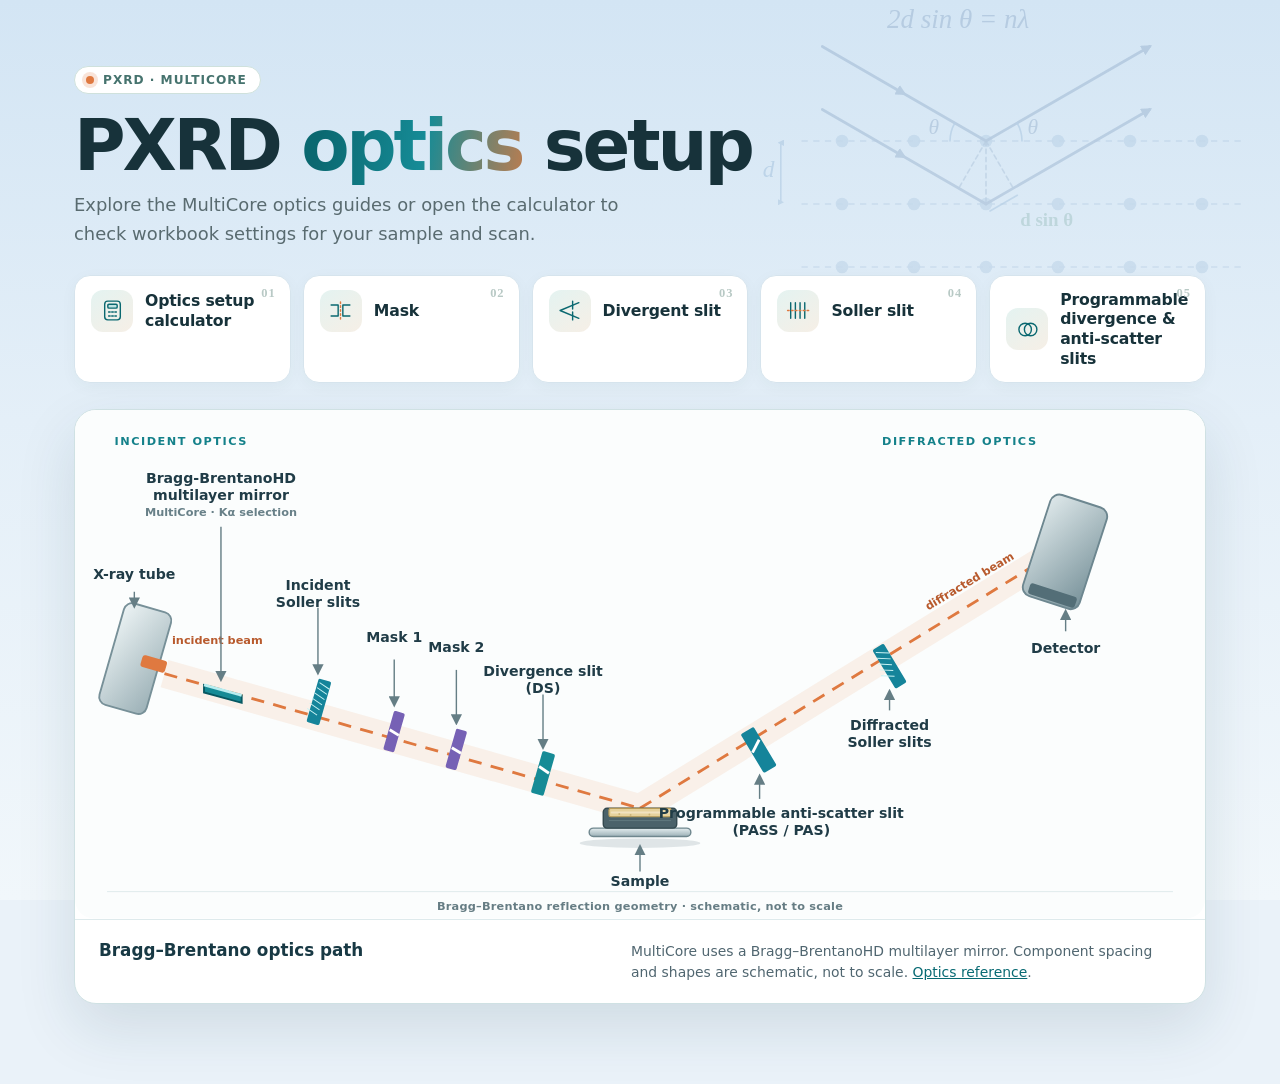
==== commit 737e9233: "Publish latest local optics guide layout and content" ====
--- a/index.html
+++ b/index.html
@@ -4,7 +4,7 @@
   <meta charset="utf-8">
   <meta name="viewport" content="width=device-width, initial-scale=1">
   <title>PXRD · MultiCore optics guides</title>
-  <link rel="stylesheet" href="styles.css?v=polish-9">
+  <link rel="stylesheet" href="styles.css?v=polish-13">
 </head>
 <body>
   <main class="shell home">
@@ -29,6 +29,7 @@
           <desc id="schematic-desc">Schematic of the incident path from the X-ray tube through the Bragg-BrentanoHD multilayer mirror, incident Soller slits, Mask 1, Mask 2 and divergence slit to the sample. The diffracted path goes through the programmable anti-scatter slit and diffracted Soller slits to the detector.</desc>
           <defs>
             <linearGradient id="housing" x2="1" y2="1"><stop stop-color="#edf4f5"/><stop offset="1" stop-color="#9bb0b6"/></linearGradient>
+            <linearGradient id="stageMetal" x2="0" y2="1"><stop stop-color="#e4edef"/><stop offset="1" stop-color="#9bb0b6"/></linearGradient>
             <linearGradient id="detector" x2="1" y2="1"><stop stop-color="#dfe9eb"/><stop offset="1" stop-color="#78929a"/></linearGradient>
             <marker id="arrowBeam" markerWidth="9" markerHeight="9" refX="7" refY="4.5" orient="auto"><path d="M0 0L9 4.5 0 9Z" fill="#df7940"/></marker>
             <marker id="arrowCall" markerWidth="8" markerHeight="8" refX="6" refY="4" orient="auto"><path d="M0 0L8 4 0 8Z" fill="#657e85"/></marker>
@@ -37,8 +38,8 @@
           <text x="42" y="37" class="diagram-kicker">INCIDENT OPTICS</text>
           <text x="857" y="37" class="diagram-kicker">DIFFRACTED OPTICS</text>
           <path d="M95 280 L155 297 L600 423 L1048 147" fill="none" stroke="#e59b68" stroke-width="30" opacity=".13"/>
-          <path d="M95 280 L155 297 L600 423" fill="none" stroke="#df7940" stroke-width="3" marker-end="url(#arrowBeam)"/>
-          <path d="M600 423 L1048 147" fill="none" stroke="#df7940" stroke-width="3" marker-end="url(#arrowBeam)"/>
+          <path class="beam-flow" d="M95 280 L155 297 L600 423" fill="none" stroke="#df7940" stroke-width="3"/>
+          <path class="beam-flow" d="M600 423 L1048 147" fill="none" stroke="#df7940" stroke-width="3" marker-end="url(#arrowBeam)"/>
           <text x="103" y="248" class="beam-label">incident beam</text>
           <text x="906" y="213" class="beam-label" transform="rotate(-31 906 213)">diffracted beam</text>
 
@@ -51,7 +52,7 @@
           <g aria-label="Divergence slit DS"><rect x="490" y="363" width="14" height="46" rx="2" fill="#168b96" transform="rotate(16 497 386)"/><path d="M491 380l12 4" stroke="#fff" stroke-width="3" transform="rotate(16 497 386)"/></g>
 
           <!-- sample and receiving side -->
-          <path d="M548 440h106l-10 18h-86z" fill="#c9d6d9" stroke="#718b92" stroke-width="2"/><rect x="569" y="423" width="64" height="17" rx="4" fill="#d7b879" stroke="#8e7749" stroke-width="2"/><path d="M548 459h106" stroke="#748b90" stroke-width="5" stroke-linecap="round"/>
+<g aria-label="Sample on stage"><ellipse cx="600" cy="460" rx="64" ry="5" fill="#143a4b" opacity=".12"/><rect x="546" y="444" width="108" height="9" rx="4.5" fill="url(#stageMetal)" stroke="#6f878e" stroke-width="1.5"/><rect x="561" y="423" width="78" height="21" rx="4" fill="#4b626a" stroke="#34494f" stroke-width="1.5"/><rect x="567" y="423" width="66" height="9" rx="2" fill="#e6d29c" stroke="#b69a57" stroke-width="1.2"/><path d="M570 427.5h60" stroke="#f6ead0" stroke-width="2" stroke-linecap="round" opacity=".7"/><g fill="#c1a766" opacity=".7"><circle cx="578" cy="429" r="1"/><circle cx="590" cy="430" r="1"/><circle cx="610" cy="429.5" r="1"/><circle cx="622" cy="430" r="1"/></g><path d="M567 436h66" stroke="#6b838a" stroke-width="1" opacity=".7"/></g>
           <g aria-label="Programmable anti-scatter slit PASS"><rect x="718" y="337" width="16" height="48" rx="2" fill="#15849a" transform="rotate(-31 726 361)"/><path d="M719 360l13-8" stroke="#fff" stroke-width="3" transform="rotate(-31 726 361)"/></g>
           <g aria-label="Diffracted Soller slits"><rect x="858" y="248" width="14" height="48" rx="2" fill="#15849a" transform="rotate(-31 865 272)"/><path d="M860 252l12 8m-14-2 12 8m-14-2 12 8m-14-2 12 8m-14-2 12 8" stroke="#c9f3f4" stroke-width="1" transform="rotate(-31 865 272)"/></g>
           <g aria-label="Detector"><rect x="1020" y="94" width="63" height="113" rx="10" fill="url(#detector)" stroke="#6d8790" stroke-width="2" transform="rotate(18 1051 150)"/><rect x="1012" y="191" width="52" height="12" rx="3" fill="#536e77" transform="rotate(18 1038 197)"/></g>
@@ -63,8 +64,8 @@
           <g class="callout"><path d="M339 265V313"/><text x="339" y="246" text-anchor="middle">Mask 1</text></g>
           <g class="callout"><path d="M405 276V332"/><text x="405" y="257" text-anchor="middle">Mask 2</text></g>
           <g class="callout"><path d="M497 302V358"/><text x="497" y="283" text-anchor="middle"><tspan>Divergence slit</tspan><tspan x="497" dy="18">(DS)</tspan></text></g>
-          <g class="callout"><path d="M600 478v-20"/><text x="600" y="502" text-anchor="middle">Sample</text></g>
-          <g class="callout"><path d="M727 413V389"/><text x="727" y="433" text-anchor="middle"><tspan>Programmable anti-scatter slit</tspan><tspan x="727" dy="18">(PASS / PAS)</tspan></text></g>
+          <g class="callout"><path d="M600 490v-26"/><text x="600" y="506" text-anchor="middle">Sample</text></g>
+          <g class="callout"><path d="M727 413V389"/><text x="750" y="433" text-anchor="middle"><tspan>Programmable anti-scatter slit</tspan><tspan x="750" dy="18">(PASS / PAS)</tspan></text></g>
           <g class="callout"><path d="M865 319v-20"/><text x="865" y="340" text-anchor="middle"><tspan>Diffracted</tspan><tspan x="865" dy="18">Soller slits</tspan></text></g>
           <g class="callout"><path d="M1052 235V214"/><text x="1052" y="258" text-anchor="middle">Detector</text></g>
 
--- a/styles.css
+++ b/styles.css
@@ -1,7 +1,7 @@
 :root { font-family: Inter, ui-sans-serif, system-ui, -apple-system, "Segoe UI", sans-serif; color: #24343b; background: #f5f6f2; color-scheme: light; }
 * { box-sizing: border-box; }
 [hidden] { display: none !important; }
-body { margin: 0; min-height: 100vh; background: #f5f6f2 url("optics-background-bragg.svg?v=polish-9") center top / 100% auto fixed no-repeat; }
+body { margin: 0; min-height: 100vh; background: #f5f6f2 url("optics-background-bragg.svg?v=polish-13") center top / 100% auto fixed no-repeat; }
 .header { color: #24343b; }
 .header h1 { text-shadow: none; font-weight: 650; }
 .header .eyebrow { color: #46736e; letter-spacing: .08em; }
@@ -294,7 +294,7 @@
 /* Instrument diagram: moving beam */
 .home-instrument { border-color: #cfe1e3; box-shadow: 0 24px 60px #143a4b1f, 0 2px 0 #fff inset; transition: box-shadow .3s ease; }
 .home-instrument:hover { box-shadow: 0 30px 70px #143a4b2b, 0 2px 0 #fff inset; }
-.home-diagram path[marker-end][stroke="#df7940"] { stroke-dasharray: 14 10; animation: beamflow 1.4s linear infinite; }
+.home-diagram .beam-flow { stroke-dasharray: 14 10; animation: beamflow 1.4s linear infinite; }
 .callout text { transition: fill .2s ease; }
 .callout:hover text { fill: var(--teal); }
 
@@ -352,7 +352,7 @@
   .guide-card:nth-child(5) { animation-delay: .24s; }
 }
 @media (prefers-reduced-motion: reduce) {
-  .home-diagram path[marker-end][stroke="#df7940"] { animation: none; stroke-dasharray: none; }
+  .home-diagram .beam-flow { animation: none; stroke-dasharray: none; }
   .hero-eyebrow i { animation: none; }
   .guide-card, .btn, .panel { transition: none; }
 }
@@ -382,7 +382,7 @@
 
 /* Background: warm drafting paper with a millimetre grid and a goniometer-circle motif */
 :root { --paper: #f3eee2; --grid: rgba(86, 104, 112, .075); --grid-major: rgba(86, 104, 112, .13); }
-body { background-color: var(--paper); background-image: url("optics-background-bragg.svg?v=polish-9"), linear-gradient(var(--grid-major) 1px, transparent 1px), linear-gradient(90deg, var(--grid-major) 1px, transparent 1px), linear-gradient(var(--grid) 1px, transparent 1px), linear-gradient(90deg, var(--grid) 1px, transparent 1px), radial-gradient(ellipse at 50% 0, #fbf8ef 0, transparent 62%); background-size: 100% auto, 120px 120px, 120px 120px, 24px 24px, 24px 24px, 100% 70vh; background-position: center top; background-repeat: no-repeat, repeat, repeat, repeat, repeat, no-repeat; background-attachment: fixed; }
+body { background-color: var(--paper); background-image: url("optics-background-bragg.svg?v=polish-13"), linear-gradient(var(--grid-major) 1px, transparent 1px), linear-gradient(90deg, var(--grid-major) 1px, transparent 1px), linear-gradient(var(--grid) 1px, transparent 1px), linear-gradient(90deg, var(--grid) 1px, transparent 1px), radial-gradient(ellipse at 50% 0, #fbf8ef 0, transparent 62%); background-size: 100% auto, 120px 120px, 120px 120px, 24px 24px, 24px 24px, 100% 70vh; background-position: center top; background-repeat: no-repeat, repeat, repeat, repeat, repeat, no-repeat; background-attachment: fixed; }
 @media (max-width: 700px) { body { background-size: auto 620px, 120px 120px, 120px 120px, 24px 24px, 24px 24px, 100% 70vh; background-position: right top, 0 0, 0 0, 0 0, 0 0, center top; background-attachment: scroll; } }
 .panel, .guide-card, .home-instrument { background-color: #fffdf8; }
 .top-nav a, .hero-eyebrow { background: #fffdf8; }
@@ -391,12 +391,12 @@
 
 /* Background v3: sand paper with fine grain and Debye-Scherrer rings (no grid) */
 :root { --paper: #ece6d6; }
-body { background-color: var(--paper); background-image: url("optics-background-bragg.svg?v=polish-9"), url("data:image/svg+xml;utf8,<svg xmlns='http://www.w3.org/2000/svg' width='220' height='220'><filter id='n'><feTurbulence type='fractalNoise' baseFrequency='.85' numOctaves='2' stitchTiles='stitch'/><feColorMatrix values='0 0 0 0 .35  0 0 0 0 .3  0 0 0 0 .2  0 0 0 .13 0'/></filter><rect width='100%' height='100%' filter='url(%23n)'/></svg>"), radial-gradient(ellipse 70% 55% at 22% 0, #f8f4e8 0, transparent 70%), linear-gradient(180deg, transparent 55%, #e3dccb 100%); background-size: 100% auto, 220px 220px, 100% 100vh, 100% 100vh; background-position: right top, 0 0, 0 0, 0 0; background-repeat: no-repeat, repeat, no-repeat, no-repeat; background-attachment: fixed; }
+body { background-color: var(--paper); background-image: url("optics-background-bragg.svg?v=polish-13"), url("data:image/svg+xml;utf8,<svg xmlns='http://www.w3.org/2000/svg' width='220' height='220'><filter id='n'><feTurbulence type='fractalNoise' baseFrequency='.85' numOctaves='2' stitchTiles='stitch'/><feColorMatrix values='0 0 0 0 .35  0 0 0 0 .3  0 0 0 0 .2  0 0 0 .13 0'/></filter><rect width='100%' height='100%' filter='url(%23n)'/></svg>"), radial-gradient(ellipse 70% 55% at 22% 0, #f8f4e8 0, transparent 70%), linear-gradient(180deg, transparent 55%, #e3dccb 100%); background-size: 100% auto, 220px 220px, 100% 100vh, 100% 100vh; background-position: right top, 0 0, 0 0, 0 0; background-repeat: no-repeat, repeat, no-repeat, no-repeat; background-attachment: fixed; }
 @media (max-width: 700px) { body { background-size: auto 620px, 220px 220px, 100% 100vh, 100% 100vh; background-attachment: scroll, scroll, scroll, scroll; } }
 
 /* Background v4: fresh sky-blue field with a simple Bragg-Brentano beam path */
 :root { --paper: #e6f1f8; }
-body { background-color: #eef6fb; background-image: url("optics-background-bragg.svg?v=polish-9"), linear-gradient(180deg, #d8eaf6 0, #e8f3fa 420px, #f3f9fc 900px); background-size: 100% auto, 100% 100%; background-position: center top, 0 0; background-repeat: no-repeat; background-attachment: fixed, fixed; }
+body { background-color: #eef6fb; background-image: url("optics-background-bragg.svg?v=polish-13"), linear-gradient(180deg, #d8eaf6 0, #e8f3fa 420px, #f3f9fc 900px); background-size: 100% auto, 100% 100%; background-position: center top, 0 0; background-repeat: no-repeat; background-attachment: fixed, fixed; }
 @media (max-width: 700px) { body { background-size: auto 360px, 100% 100%; background-position: 62% 0, 0 0; background-attachment: scroll, scroll; } }
 .panel, .guide-card, .home-instrument { background-color: #fff; }
 .top-nav a, .hero-eyebrow { background: #fff; }
@@ -406,7 +406,7 @@
 .home .header-equations { display: none; }
 
 /* Background v6: cool blue field with a Bragg's-law lattice diagram beside the title */
-body { background-color: #eaf2f9; background-image: url("optics-background-bragg.svg?v=polish-9"), linear-gradient(180deg, #d3e5f4 0, #e4eff8 420px, #f1f7fb 900px); background-size: min(46vw, 440px) auto, 100% 100%; background-position: right 24px top 14px, 0 0; background-repeat: no-repeat; background-attachment: scroll, fixed; }
+body { background-color: #eaf2f9; background-image: url("optics-background-bragg.svg?v=polish-13"), linear-gradient(180deg, #d3e5f4 0, #e4eff8 420px, #f1f7fb 900px); background-size: min(46vw, 440px) auto, 100% 100%; background-position: right 24px top 14px, 0 0; background-repeat: no-repeat; background-attachment: scroll, fixed; }
 @media (min-width: 1280px) { body { background-position: calc(50% + 370px) top 14px, 0 0; } }
 @media (max-width: 700px) { body { background-image: linear-gradient(180deg, #d3e5f4 0, #e4eff8 420px, #f1f7fb 900px); background-size: 100% 100%; background-position: 0 0; background-attachment: fixed; } }
 
@@ -418,12 +418,20 @@
 
 /* Background v8: the Bragg diagram becomes a large, faint watermark in the middle of the page */
 body { background-image: linear-gradient(180deg, #d3e5f4 0, #e4eff8 420px, #f1f7fb 900px); background-size: 100% 100%; background-position: 0 0; background-repeat: no-repeat; background-attachment: fixed; }
-body::before { content: ""; position: fixed; inset: 0; z-index: -1; pointer-events: none; background: url("optics-background-bragg.svg?v=polish-9") center 44% / min(1020px, 94vw) auto no-repeat; opacity: .17; }
+body::before { content: ""; position: fixed; inset: 0; z-index: -1; pointer-events: none; background: url("optics-background-bragg.svg?v=polish-13") center 44% / min(1020px, 94vw) auto no-repeat; opacity: .17; }
 
 /* v8 fix: :root paints its own background, so the watermark is a body background layer with opacity baked into the SVG */
 body::before { content: none; }
-body { background-image: url("optics-background-bragg.svg?v=polish-9"), linear-gradient(180deg, #d3e5f4 0, #e4eff8 420px, #f1f7fb 900px); background-size: min(1020px, 94vw) auto, 100% 100%; background-position: center 44%, 0 0; background-repeat: no-repeat, no-repeat; background-attachment: fixed, fixed; }
+body { background-image: url("optics-background-bragg.svg?v=polish-13"), linear-gradient(180deg, #d3e5f4 0, #e4eff8 420px, #f1f7fb 900px); background-size: min(1020px, 94vw) auto, 100% 100%; background-position: center 44%, 0 0; background-repeat: no-repeat, no-repeat; background-attachment: fixed, fixed; }
 
 /* v9: watermark back in the top-right corner, sized to the free space beside the title */
 body { background-size: auto min(26vw, 270px), 100% 100%; background-position: right max(24px, calc((100% - 1180px) / 2 + 24px)) top 6px, 0 0; background-attachment: scroll, fixed; }
 @media (max-width: 700px) { body { background-image: linear-gradient(180deg, #d3e5f4 0, #e4eff8 420px, #f1f7fb 900px); background-size: 100% 100%; background-position: 0 0; background-attachment: fixed; } }
+
+/* Slit guide: independent PDS + PASS beside the fixed-vs-programmable scan comparison */
+.slit-combo { display: grid; grid-template-columns: minmax(0, 1fr) minmax(0, 1fr); gap: 16px; align-items: start; }
+.combo-side { display: grid; gap: 12px; align-content: start; padding: 0 16px 16px; background: #fbfdfd; border: 1px solid #d9e4e6; border-radius: 14px; box-shadow: 0 6px 18px #1739430a; }
+.combo-side .overlap-card-heading { padding: 18px 4px 2px; align-items: flex-start; }
+.combo-side .overlap-card-heading h3 { line-height: 1.3; }
+.combo-side .slit-figure { background: #fff; }
+@media (max-width: 700px) { .slit-combo { grid-template-columns: 1fr; } }
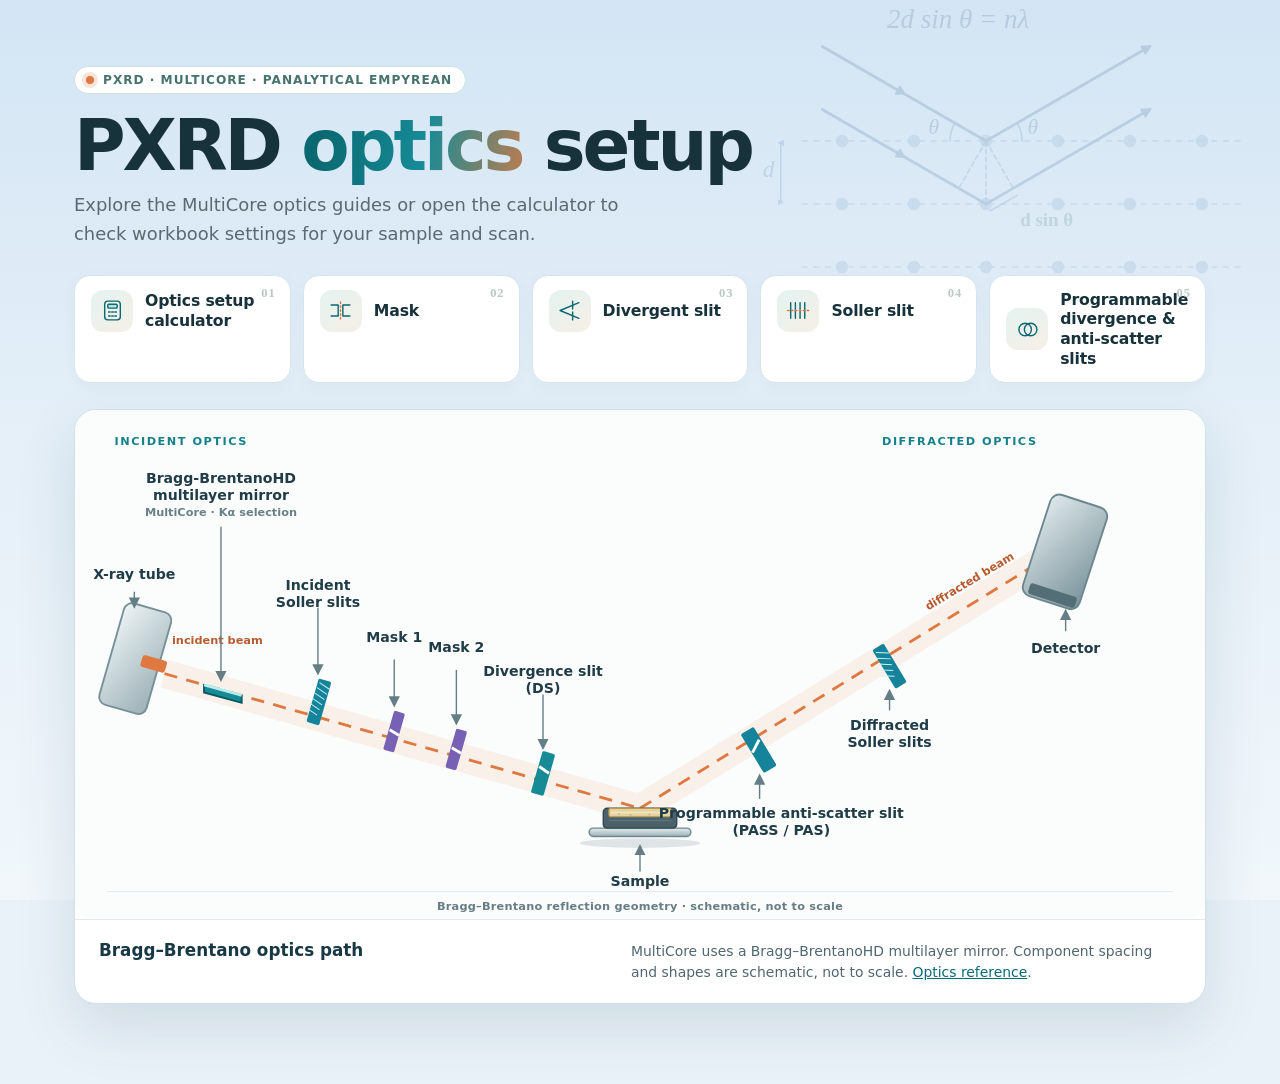
==== commit 85559133: "Publish latest local optics website update" ====
--- a/index.html
+++ b/index.html
@@ -4,12 +4,12 @@
   <meta charset="utf-8">
   <meta name="viewport" content="width=device-width, initial-scale=1">
   <title>PXRD · MultiCore optics guides</title>
-  <link rel="stylesheet" href="styles.css?v=polish-13">
+  <link rel="stylesheet" href="styles.css?v=polish-14">
 </head>
 <body>
   <main class="shell home">
     <header class="header hero">
-      <span class="eyebrow hero-eyebrow"><i aria-hidden="true"></i>PXRD · MultiCore</span>
+      <span class="eyebrow hero-eyebrow"><i aria-hidden="true"></i>PXRD · MultiCore · Panalytical Empyrean</span>
       <h1>PXRD <span class="grad">optics</span> setup</h1><div class="header-equations" aria-label="Bragg equation"><span>2d sin θ = nλ</span></div>
       <p>Explore the MultiCore optics guides or open the calculator to check workbook settings for your sample and scan.</p>
     </header>
--- a/styles.css
+++ b/styles.css
@@ -1,7 +1,7 @@
 :root { font-family: Inter, ui-sans-serif, system-ui, -apple-system, "Segoe UI", sans-serif; color: #24343b; background: #f5f6f2; color-scheme: light; }
 * { box-sizing: border-box; }
 [hidden] { display: none !important; }
-body { margin: 0; min-height: 100vh; background: #f5f6f2 url("optics-background-bragg.svg?v=polish-13") center top / 100% auto fixed no-repeat; }
+body { margin: 0; min-height: 100vh; background: #f5f6f2 url("optics-background-bragg.svg?v=polish-14") center top / 100% auto fixed no-repeat; }
 .header { color: #24343b; }
 .header h1 { text-shadow: none; font-weight: 650; }
 .header .eyebrow { color: #46736e; letter-spacing: .08em; }
@@ -382,7 +382,7 @@
 
 /* Background: warm drafting paper with a millimetre grid and a goniometer-circle motif */
 :root { --paper: #f3eee2; --grid: rgba(86, 104, 112, .075); --grid-major: rgba(86, 104, 112, .13); }
-body { background-color: var(--paper); background-image: url("optics-background-bragg.svg?v=polish-13"), linear-gradient(var(--grid-major) 1px, transparent 1px), linear-gradient(90deg, var(--grid-major) 1px, transparent 1px), linear-gradient(var(--grid) 1px, transparent 1px), linear-gradient(90deg, var(--grid) 1px, transparent 1px), radial-gradient(ellipse at 50% 0, #fbf8ef 0, transparent 62%); background-size: 100% auto, 120px 120px, 120px 120px, 24px 24px, 24px 24px, 100% 70vh; background-position: center top; background-repeat: no-repeat, repeat, repeat, repeat, repeat, no-repeat; background-attachment: fixed; }
+body { background-color: var(--paper); background-image: url("optics-background-bragg.svg?v=polish-14"), linear-gradient(var(--grid-major) 1px, transparent 1px), linear-gradient(90deg, var(--grid-major) 1px, transparent 1px), linear-gradient(var(--grid) 1px, transparent 1px), linear-gradient(90deg, var(--grid) 1px, transparent 1px), radial-gradient(ellipse at 50% 0, #fbf8ef 0, transparent 62%); background-size: 100% auto, 120px 120px, 120px 120px, 24px 24px, 24px 24px, 100% 70vh; background-position: center top; background-repeat: no-repeat, repeat, repeat, repeat, repeat, no-repeat; background-attachment: fixed; }
 @media (max-width: 700px) { body { background-size: auto 620px, 120px 120px, 120px 120px, 24px 24px, 24px 24px, 100% 70vh; background-position: right top, 0 0, 0 0, 0 0, 0 0, center top; background-attachment: scroll; } }
 .panel, .guide-card, .home-instrument { background-color: #fffdf8; }
 .top-nav a, .hero-eyebrow { background: #fffdf8; }
@@ -391,12 +391,12 @@
 
 /* Background v3: sand paper with fine grain and Debye-Scherrer rings (no grid) */
 :root { --paper: #ece6d6; }
-body { background-color: var(--paper); background-image: url("optics-background-bragg.svg?v=polish-13"), url("data:image/svg+xml;utf8,<svg xmlns='http://www.w3.org/2000/svg' width='220' height='220'><filter id='n'><feTurbulence type='fractalNoise' baseFrequency='.85' numOctaves='2' stitchTiles='stitch'/><feColorMatrix values='0 0 0 0 .35  0 0 0 0 .3  0 0 0 0 .2  0 0 0 .13 0'/></filter><rect width='100%' height='100%' filter='url(%23n)'/></svg>"), radial-gradient(ellipse 70% 55% at 22% 0, #f8f4e8 0, transparent 70%), linear-gradient(180deg, transparent 55%, #e3dccb 100%); background-size: 100% auto, 220px 220px, 100% 100vh, 100% 100vh; background-position: right top, 0 0, 0 0, 0 0; background-repeat: no-repeat, repeat, no-repeat, no-repeat; background-attachment: fixed; }
+body { background-color: var(--paper); background-image: url("optics-background-bragg.svg?v=polish-14"), url("data:image/svg+xml;utf8,<svg xmlns='http://www.w3.org/2000/svg' width='220' height='220'><filter id='n'><feTurbulence type='fractalNoise' baseFrequency='.85' numOctaves='2' stitchTiles='stitch'/><feColorMatrix values='0 0 0 0 .35  0 0 0 0 .3  0 0 0 0 .2  0 0 0 .13 0'/></filter><rect width='100%' height='100%' filter='url(%23n)'/></svg>"), radial-gradient(ellipse 70% 55% at 22% 0, #f8f4e8 0, transparent 70%), linear-gradient(180deg, transparent 55%, #e3dccb 100%); background-size: 100% auto, 220px 220px, 100% 100vh, 100% 100vh; background-position: right top, 0 0, 0 0, 0 0; background-repeat: no-repeat, repeat, no-repeat, no-repeat; background-attachment: fixed; }
 @media (max-width: 700px) { body { background-size: auto 620px, 220px 220px, 100% 100vh, 100% 100vh; background-attachment: scroll, scroll, scroll, scroll; } }
 
 /* Background v4: fresh sky-blue field with a simple Bragg-Brentano beam path */
 :root { --paper: #e6f1f8; }
-body { background-color: #eef6fb; background-image: url("optics-background-bragg.svg?v=polish-13"), linear-gradient(180deg, #d8eaf6 0, #e8f3fa 420px, #f3f9fc 900px); background-size: 100% auto, 100% 100%; background-position: center top, 0 0; background-repeat: no-repeat; background-attachment: fixed, fixed; }
+body { background-color: #eef6fb; background-image: url("optics-background-bragg.svg?v=polish-14"), linear-gradient(180deg, #d8eaf6 0, #e8f3fa 420px, #f3f9fc 900px); background-size: 100% auto, 100% 100%; background-position: center top, 0 0; background-repeat: no-repeat; background-attachment: fixed, fixed; }
 @media (max-width: 700px) { body { background-size: auto 360px, 100% 100%; background-position: 62% 0, 0 0; background-attachment: scroll, scroll; } }
 .panel, .guide-card, .home-instrument { background-color: #fff; }
 .top-nav a, .hero-eyebrow { background: #fff; }
@@ -406,7 +406,7 @@
 .home .header-equations { display: none; }
 
 /* Background v6: cool blue field with a Bragg's-law lattice diagram beside the title */
-body { background-color: #eaf2f9; background-image: url("optics-background-bragg.svg?v=polish-13"), linear-gradient(180deg, #d3e5f4 0, #e4eff8 420px, #f1f7fb 900px); background-size: min(46vw, 440px) auto, 100% 100%; background-position: right 24px top 14px, 0 0; background-repeat: no-repeat; background-attachment: scroll, fixed; }
+body { background-color: #eaf2f9; background-image: url("optics-background-bragg.svg?v=polish-14"), linear-gradient(180deg, #d3e5f4 0, #e4eff8 420px, #f1f7fb 900px); background-size: min(46vw, 440px) auto, 100% 100%; background-position: right 24px top 14px, 0 0; background-repeat: no-repeat; background-attachment: scroll, fixed; }
 @media (min-width: 1280px) { body { background-position: calc(50% + 370px) top 14px, 0 0; } }
 @media (max-width: 700px) { body { background-image: linear-gradient(180deg, #d3e5f4 0, #e4eff8 420px, #f1f7fb 900px); background-size: 100% 100%; background-position: 0 0; background-attachment: fixed; } }
 
@@ -418,11 +418,11 @@
 
 /* Background v8: the Bragg diagram becomes a large, faint watermark in the middle of the page */
 body { background-image: linear-gradient(180deg, #d3e5f4 0, #e4eff8 420px, #f1f7fb 900px); background-size: 100% 100%; background-position: 0 0; background-repeat: no-repeat; background-attachment: fixed; }
-body::before { content: ""; position: fixed; inset: 0; z-index: -1; pointer-events: none; background: url("optics-background-bragg.svg?v=polish-13") center 44% / min(1020px, 94vw) auto no-repeat; opacity: .17; }
+body::before { content: ""; position: fixed; inset: 0; z-index: -1; pointer-events: none; background: url("optics-background-bragg.svg?v=polish-14") center 44% / min(1020px, 94vw) auto no-repeat; opacity: .17; }
 
 /* v8 fix: :root paints its own background, so the watermark is a body background layer with opacity baked into the SVG */
 body::before { content: none; }
-body { background-image: url("optics-background-bragg.svg?v=polish-13"), linear-gradient(180deg, #d3e5f4 0, #e4eff8 420px, #f1f7fb 900px); background-size: min(1020px, 94vw) auto, 100% 100%; background-position: center 44%, 0 0; background-repeat: no-repeat, no-repeat; background-attachment: fixed, fixed; }
+body { background-image: url("optics-background-bragg.svg?v=polish-14"), linear-gradient(180deg, #d3e5f4 0, #e4eff8 420px, #f1f7fb 900px); background-size: min(1020px, 94vw) auto, 100% 100%; background-position: center 44%, 0 0; background-repeat: no-repeat, no-repeat; background-attachment: fixed, fixed; }
 
 /* v9: watermark back in the top-right corner, sized to the free space beside the title */
 body { background-size: auto min(26vw, 270px), 100% 100%; background-position: right max(24px, calc((100% - 1180px) / 2 + 24px)) top 6px, 0 0; background-attachment: scroll, fixed; }
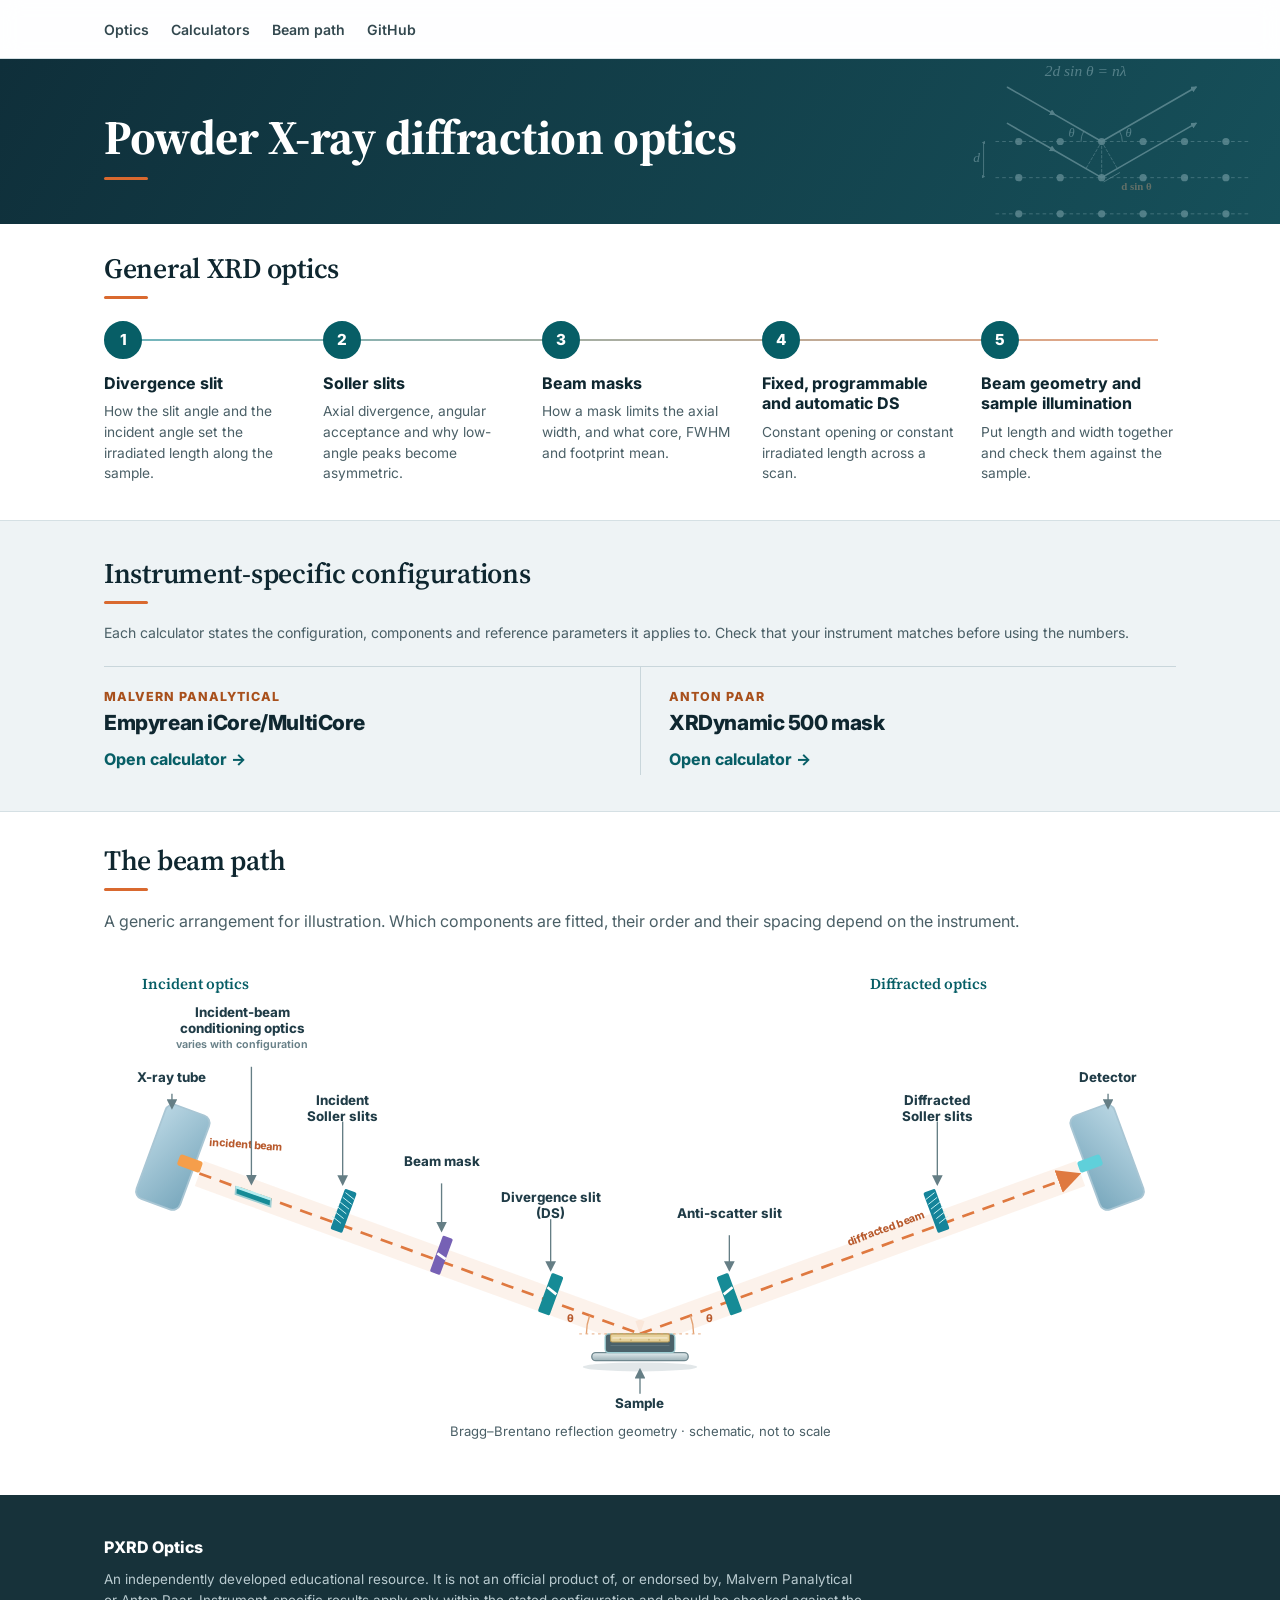
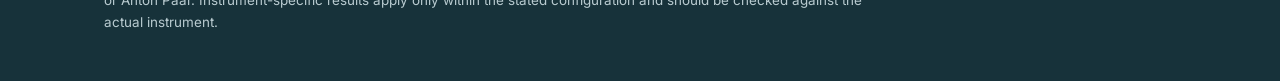
==== commit e7636ae6: "Restructure site into general optics and instrument-specific layers - New landing page; shared navig" ====
--- a/index.html
+++ b/index.html
@@ -3,79 +3,135 @@
 <head>
   <meta charset="utf-8">
   <meta name="viewport" content="width=device-width, initial-scale=1">
-  <title>PXRD · MultiCore optics guides</title>
-  <link rel="stylesheet" href="styles.css?v=polish-14">
+  <title>PXRD Optics</title>
+  <meta name="description" content="Interactive education and instrument-specific calculation tools for powder X-ray diffraction optics.">
+  <link rel="preconnect" href="https://fonts.googleapis.com"><link rel="preconnect" href="https://fonts.gstatic.com" crossorigin><link rel="stylesheet" href="https://fonts.googleapis.com/css2?family=Source+Serif+4:ital,opsz,wght@0,8..60,400;0,8..60,600;0,8..60,700;1,8..60,400&family=Inter:wght@400;500;600;700;800&display=swap">
+  <link rel="stylesheet" href="styles.css?v=layers-10">
 </head>
-<body>
-  <main class="shell home">
-    <header class="header hero">
-      <span class="eyebrow hero-eyebrow"><i aria-hidden="true"></i>PXRD · MultiCore · Panalytical Empyrean</span>
-      <h1>PXRD <span class="grad">optics</span> setup</h1><div class="header-equations" aria-label="Bragg equation"><span>2d sin θ = nλ</span></div>
-      <p>Explore the MultiCore optics guides or open the calculator to check workbook settings for your sample and scan.</p>
-    </header>
-    <section class="guide-section" id="guides" aria-label="Optics guides">
-      <div class="guide-grid">
-        <a class="guide-card" href="calculator.html"><span class="guide-icon"><svg viewBox="0 0 32 32" aria-hidden="true"><rect x="6" y="4" width="20" height="24" rx="4"/><rect x="10" y="8" width="12" height="5" rx="1.5" class="fill"/><path d="M11 18h2M15 18h2M19 18h2M11 23h2M15 23h2M19 23h2"/></svg></span><span class="guide-num">01</span><strong>Optics setup calculator</strong><span class="guide-desc">Check mask, divergence slit, PASS and Soller choices against your sample size and scan range.</span></a>
-        <a class="guide-card" href="training.html"><span class="guide-icon"><svg viewBox="0 0 32 32" aria-hidden="true"><path d="M4 9h9v14H4M28 9h-9v14h9"/><path d="M16 5v22" class="dash"/></svg></span><span class="guide-num">02</span><strong>Mask</strong><span class="guide-desc">See how Mask 1 and Mask 2 shape the beam, and what core, FWHM and footprint mean.</span></a>
-        <a class="guide-card" href="divergent-slit.html"><span class="guide-icon"><svg viewBox="0 0 32 32" aria-hidden="true"><path d="M4 16 28 6M4 16l24 10"/><path d="M20 4v10M20 18v10"/></svg></span><span class="guide-num">03</span><strong>Divergent slit</strong><span class="guide-desc">Compare fixed divergence slit openings and how the irradiated length changes with 2θ.</span></a>
-        <a class="guide-card" href="soller.html"><span class="guide-icon"><svg viewBox="0 0 32 32" aria-hidden="true"><path d="M6 6v20M12 6v20M18 6v20M24 6v20"/><path d="M2 16h28" class="dash"/></svg></span><span class="guide-num">04</span><strong>Soller slit</strong><span class="guide-desc">Understand axial acceptance and how Soller slits change peak shape.</span></a>
-        <a class="guide-card" href="slits.html"><span class="guide-icon"><svg viewBox="0 0 32 32" aria-hidden="true"><circle cx="13" cy="16" r="8"/><circle cx="20" cy="16" r="8"/></svg></span><span class="guide-num">05</span><strong>Programmable divergence &amp; anti-scatter slits</strong><span class="guide-desc">How PDS and PASS keep the measured area on the sample across a scan.</span></a>
+<body class="landing">
+  <header class="site-nav">
+    <div class="site-nav-inner">
+      <nav aria-label="Main">
+        <a href="#learn">Optics</a>
+        <a href="#calculators">Calculators</a>
+        <a href="#beam-path">Beam path</a>
+        <a href="https://github.com/Joe-868/pxrd-optics" target="_blank" rel="noopener noreferrer">GitHub</a>
+      </nav>
+    </div>
+  </header>
+
+  <main>
+    <section class="landing-hero">
+      <div class="landing-inner">
+        <div class="hero-copy">
+          <h1 class="kicker kicker-title hero-title">Powder X-ray diffraction optics</h1>
+        </div>
       </div>
     </section>
-    <figure class="home-instrument">
+
+    <section class="landing-section" id="learn">
+      <div class="landing-inner">
+        <div class="section-intro">
+          <h2 class="kicker kicker-title">General XRD optics</h2>
+        </div>
+        <ol class="learning-path">
+          <li><a href="divergent-slit.html"><span class="step-no">1</span><span class="step-title">Divergence slit</span><span class="step-desc">How the slit angle and the incident angle set the irradiated length along the sample.</span></a></li>
+          <li><a href="soller.html"><span class="step-no">2</span><span class="step-title">Soller slits</span><span class="step-desc">Axial divergence, angular acceptance and why low-angle peaks become asymmetric.</span></a></li>
+          <li><a href="training.html"><span class="step-no">3</span><span class="step-title">Beam masks</span><span class="step-desc">How a mask limits the axial width, and what core, FWHM and footprint mean.</span></a></li>
+          <li><a href="slits.html"><span class="step-no">4</span><span class="step-title">Fixed, programmable and automatic DS</span><span class="step-desc">Constant opening or constant irradiated length across a scan.</span></a></li>
+          <li><a href="beam-geometry.html"><span class="step-no">5</span><span class="step-title">Beam geometry and sample illumination</span><span class="step-desc">Put length and width together and check them against the sample.</span></a></li>
+        </ol>
+      </div>
+    </section>
+
+    <section class="landing-section alt" id="calculators">
+      <div class="landing-inner">
+        <div class="section-intro">
+          <h2 class="kicker kicker-title">Instrument-specific configurations</h2>
+          <p>Each calculator states the configuration, components and reference parameters it applies to. Check that your instrument matches before using the numbers.</p>
+        </div>
+        <div class="calc-row">
+          <a class="calc-item" href="calculator.html">
+            <span class="calc-maker">Malvern Panalytical</span>
+            <span class="calc-title">Empyrean iCore/MultiCore</span>
+            <span class="calc-go">Open calculator →</span>
+          </a>
+          <a class="calc-item" href="anton-paar/index.html">
+            <span class="calc-maker">Anton Paar</span>
+            <span class="calc-title">XRDynamic 500 mask</span>
+            <span class="calc-go">Open calculator →</span>
+          </a>
+        </div>
+      </div>
+    </section>
+
+    <section class="landing-section" id="beam-path">
+      <div class="landing-inner">
+        <div class="section-intro">
+          <h2 class="kicker kicker-title">The beam path</h2>
+          <p>A generic arrangement for illustration. Which components are fitted, their order and their spacing depend on the instrument.</p>
+        </div>
+        <figure class="beam-path-figure">
       <div class="home-diagram-scroll" role="region" aria-label="Scrollable diffractometer optics schematic" tabindex="0">
-        <svg class="home-diagram" viewBox="0 0 1200 540" role="img" aria-labelledby="schematic-title schematic-desc" xmlns="http://www.w3.org/2000/svg">
-          <title id="schematic-title">Bragg-Brentano MultiCore optics arrangement</title>
-          <desc id="schematic-desc">Schematic of the incident path from the X-ray tube through the Bragg-BrentanoHD multilayer mirror, incident Soller slits, Mask 1, Mask 2 and divergence slit to the sample. The diffracted path goes through the programmable anti-scatter slit and diffracted Soller slits to the detector.</desc>
+        <svg class="home-diagram" viewBox="0 0 1200 516" role="img" aria-labelledby="schematic-title schematic-desc" xmlns="http://www.w3.org/2000/svg">
+          <title id="schematic-title">Generic Bragg–Brentano powder diffractometer optics</title>
+          <desc id="schematic-desc">Schematic of the incident path from the X-ray tube through incident-beam conditioning optics, incident Soller slits, a beam mask and the divergence slit to the sample. The diffracted path goes through the anti-scatter slit and diffracted Soller slits to the detector. The incident and diffracted rays make the same angle θ with the sample surface, and the X-ray tube and detector sit at the same distance (the goniometer radius) from the sample. Component order and spacing vary between instruments.</desc>
           <defs>
-            <linearGradient id="housing" x2="1" y2="1"><stop stop-color="#edf4f5"/><stop offset="1" stop-color="#9bb0b6"/></linearGradient>
+            <linearGradient id="housing" x2="1" y2="1"><stop stop-color="#b9d6e3"/><stop offset="1" stop-color="#79a8bd"/></linearGradient>
             <linearGradient id="stageMetal" x2="0" y2="1"><stop stop-color="#e4edef"/><stop offset="1" stop-color="#9bb0b6"/></linearGradient>
-            <linearGradient id="detector" x2="1" y2="1"><stop stop-color="#dfe9eb"/><stop offset="1" stop-color="#78929a"/></linearGradient>
+            <linearGradient id="detector" x2="1" y2="1"><stop stop-color="#b9d6e3"/><stop offset="1" stop-color="#79a8bd"/></linearGradient>
             <marker id="arrowBeam" markerWidth="9" markerHeight="9" refX="7" refY="4.5" orient="auto"><path d="M0 0L9 4.5 0 9Z" fill="#df7940"/></marker>
             <marker id="arrowCall" markerWidth="8" markerHeight="8" refX="6" refY="4" orient="auto"><path d="M0 0L8 4 0 8Z" fill="#657e85"/></marker>
           </defs>
-          <rect width="1200" height="540" rx="20" fill="#fbfdfd"/>
-          <text x="42" y="37" class="diagram-kicker">INCIDENT OPTICS</text>
-          <text x="857" y="37" class="diagram-kicker">DIFFRACTED OPTICS</text>
-          <path d="M95 280 L155 297 L600 423 L1048 147" fill="none" stroke="#e59b68" stroke-width="30" opacity=".13"/>
-          <path class="beam-flow" d="M95 280 L155 297 L600 423" fill="none" stroke="#df7940" stroke-width="3"/>
-          <path class="beam-flow" d="M600 423 L1048 147" fill="none" stroke="#df7940" stroke-width="3" marker-end="url(#arrowBeam)"/>
-          <text x="103" y="248" class="beam-label">incident beam</text>
-          <text x="906" y="213" class="beam-label" transform="rotate(-31 906 213)">diffracted beam</text>
+          <text x="42" y="37" class="diagram-kicker">Incident optics</text>
+          <text x="857" y="37" class="diagram-kicker">Diffracted optics</text>
+          <g transform="rotate(4.191 600 423)"><path d="M95 280 L155 297 L600 423" fill="none" stroke="#e59b68" stroke-width="30" opacity=".13"/></g>
+          <g transform="rotate(-4.191 600 423)"><path d="M600 423 L1105 280" fill="none" stroke="#e59b68" stroke-width="30" opacity=".13"/></g>
+          <g transform="rotate(4.191 600 423)"><path class="beam-flow" d="M95 280 L155 297 L600 423" fill="none" stroke="#df7940" stroke-width="3"/></g>
+          <g transform="rotate(-4.191 600 423)"><path class="beam-flow" d="M600 423 L1100 281.4" fill="none" stroke="#df7940" stroke-width="3" marker-end="url(#arrowBeam)"/></g>
+          <g transform="rotate(4.191 600 423)"><text x="103" y="248" class="beam-label">incident beam</text></g>
+          <g transform="rotate(-4.191 600 423)"><text x="840" y="342" class="beam-label" transform="rotate(-16 840 342)">diffracted beam</text></g>
 
           <!-- source and incident components, each placed across the beam -->
-          <g aria-label="X-ray tube"><rect x="38" y="208" width="52" height="112" rx="9" fill="url(#housing)" stroke="#779098" stroke-width="2" transform="rotate(16 64 264)"/><rect x="70" y="263" width="27" height="13" rx="3" fill="#df7940" transform="rotate(16 83 270)"/></g>
-          <g aria-label="Bragg-BrentanoHD multilayer mirror"><path d="M137 292 L177 303 L177 311 L137 300 Z" fill="#168b96" stroke="#075862" stroke-width="2"/><path d="M137 292 L177 303" stroke="#b8edf0" stroke-width="3"/></g>
-          <g aria-label="Incident Soller slits"><rect x="252" y="286" width="14" height="48" rx="2" fill="#15849a" transform="rotate(16 259 310)"/><path d="M254 290l12 4m-13 2 12 4m-13 2 12 4m-13 2 12 4m-13 2 12 4m-13 2 12 4" stroke="#c9f3f4" stroke-width="1" transform="rotate(16 259 310)"/></g>
-          <g aria-label="Mask 1"><rect x="333" y="320" width="12" height="43" rx="2" fill="#7661b5" transform="rotate(16 339 341)"/><path d="M334 341l11 3" stroke="#fff" stroke-width="3" transform="rotate(16 339 341)"/></g>
-          <g aria-label="Mask 2"><rect x="399" y="339" width="12" height="43" rx="2" fill="#7661b5" transform="rotate(16 405 360)"/><path d="M400 360l11 3" stroke="#fff" stroke-width="3" transform="rotate(16 405 360)"/></g>
-          <g aria-label="Divergence slit DS"><rect x="490" y="363" width="14" height="46" rx="2" fill="#168b96" transform="rotate(16 497 386)"/><path d="M491 380l12 4" stroke="#fff" stroke-width="3" transform="rotate(16 497 386)"/></g>
+          <g transform="rotate(4.191 600 423)"><g aria-label="X-ray tube"><rect x="38" y="208" width="52" height="112" rx="9" fill="url(#housing)" stroke="#a9c6d4" stroke-width="2" transform="rotate(16 64 264)"/><rect x="70" y="263" width="27" height="13" rx="3" fill="#f59e4b" transform="rotate(16 83 270)"/></g></g>
+          <g transform="rotate(4.191 600 423)"><g aria-label="Incident-beam conditioning optics"><path d="M137 292 L177 303 L177 311 L137 300 Z" fill="#168b96" stroke="#075862" stroke-width="2"/><path d="M137 292 L177 303" stroke="#b8edf0" stroke-width="3"/></g></g>
+          <g transform="rotate(4.191 600 423)"><g aria-label="Incident Soller slits"><rect x="252" y="286" width="14" height="48" rx="2" fill="#15849a" transform="rotate(16 259 310)"/><path d="M254 290l12 4m-13 2 12 4m-13 2 12 4m-13 2 12 4m-13 2 12 4m-13 2 12 4" stroke="#c9f3f4" stroke-width="1" transform="rotate(16 259 310)"/></g></g>
+          <g transform="rotate(4.191 600 423)"><g aria-label="Beam mask"><rect x="366" y="330" width="12" height="43" rx="2" fill="#7661b5" transform="rotate(16 372 351)"/><path d="M367 351l11 3" stroke="#fff" stroke-width="3" transform="rotate(16 372 351)"/></g></g>
+          <g transform="rotate(4.191 600 423)"><g aria-label="Divergence slit"><rect x="490" y="363" width="14" height="46" rx="2" fill="#168b96" transform="rotate(16 497 386)"/><path d="M491 380l12 4" stroke="#fff" stroke-width="3" transform="rotate(16 497 386)"/></g></g>
 
           <!-- sample and receiving side -->
-<g aria-label="Sample on stage"><ellipse cx="600" cy="460" rx="64" ry="5" fill="#143a4b" opacity=".12"/><rect x="546" y="444" width="108" height="9" rx="4.5" fill="url(#stageMetal)" stroke="#6f878e" stroke-width="1.5"/><rect x="561" y="423" width="78" height="21" rx="4" fill="#4b626a" stroke="#34494f" stroke-width="1.5"/><rect x="567" y="423" width="66" height="9" rx="2" fill="#e6d29c" stroke="#b69a57" stroke-width="1.2"/><path d="M570 427.5h60" stroke="#f6ead0" stroke-width="2" stroke-linecap="round" opacity=".7"/><g fill="#c1a766" opacity=".7"><circle cx="578" cy="429" r="1"/><circle cx="590" cy="430" r="1"/><circle cx="610" cy="429.5" r="1"/><circle cx="622" cy="430" r="1"/></g><path d="M567 436h66" stroke="#6b838a" stroke-width="1" opacity=".7"/></g>
-          <g aria-label="Programmable anti-scatter slit PASS"><rect x="718" y="337" width="16" height="48" rx="2" fill="#15849a" transform="rotate(-31 726 361)"/><path d="M719 360l13-8" stroke="#fff" stroke-width="3" transform="rotate(-31 726 361)"/></g>
-          <g aria-label="Diffracted Soller slits"><rect x="858" y="248" width="14" height="48" rx="2" fill="#15849a" transform="rotate(-31 865 272)"/><path d="M860 252l12 8m-14-2 12 8m-14-2 12 8m-14-2 12 8m-14-2 12 8" stroke="#c9f3f4" stroke-width="1" transform="rotate(-31 865 272)"/></g>
-          <g aria-label="Detector"><rect x="1020" y="94" width="63" height="113" rx="10" fill="url(#detector)" stroke="#6d8790" stroke-width="2" transform="rotate(18 1051 150)"/><rect x="1012" y="191" width="52" height="12" rx="3" fill="#536e77" transform="rotate(18 1038 197)"/></g>
+          <g aria-label="Sample on stage"><ellipse cx="600" cy="460" rx="64" ry="5" fill="#143a4b" opacity=".12"/><rect x="546" y="444" width="108" height="9" rx="4.5" fill="url(#stageMetal)" stroke="#6f878e" stroke-width="1.5"/><rect x="561" y="423" width="78" height="21" rx="4" fill="#4b626a" stroke="#34494f" stroke-width="1.5"/><rect x="567" y="423" width="66" height="9" rx="2" fill="#e6d29c" stroke="#b69a57" stroke-width="1.2"/><path d="M570 427.5h60" stroke="#f6ead0" stroke-width="2" stroke-linecap="round" opacity=".7"/><g fill="#c1a766" opacity=".7"><circle cx="578" cy="429" r="1"/><circle cx="590" cy="430" r="1"/><circle cx="610" cy="429.5" r="1"/><circle cx="622" cy="430" r="1"/></g><path d="M567 436h66" stroke="#6b838a" stroke-width="1" opacity=".7"/></g>
+          <g aria-label="Equal angles θ on both sides" fill="none" stroke="#a95c2a" stroke-width="1.6"><path d="M532 423 H668" stroke="#a95c2a" stroke-dasharray="3 4" opacity=".7"/><path d="M540 423 A60 60 0 0 1 543.62 402.48"/><path d="M656.38 402.48 A60 60 0 0 1 660 423"/></g>
+          <text x="526" y="410" class="beam-label" text-anchor="end">θ</text><text x="674" y="410" class="beam-label">θ</text>
+          <g transform="rotate(-4.191 600 423)"><g aria-label="Anti-scatter slit" transform="matrix(-1 0 0 1 1200 0)"><rect x="490" y="363" width="14" height="46" rx="2" fill="#168b96" transform="rotate(16 497 386)"/><path d="M491 380l12 4" stroke="#fff" stroke-width="3" transform="rotate(16 497 386)"/></g></g>
+          <g transform="rotate(-4.191 600 423)"><g aria-label="Diffracted Soller slits" transform="matrix(-1 0 0 1 1200 0)"><rect x="252" y="286" width="14" height="48" rx="2" fill="#15849a" transform="rotate(16 259 310)"/><path d="M254 290l12 4m-13 2 12 4m-13 2 12 4m-13 2 12 4m-13 2 12 4m-13 2 12 4" stroke="#c9f3f4" stroke-width="1" transform="rotate(16 259 310)"/></g></g>
+          <g transform="rotate(-4.191 600 423)"><g aria-label="Detector" transform="matrix(-1 0 0 1 1200 0)"><rect x="38" y="208" width="52" height="112" rx="9" fill="url(#detector)" stroke="#a9c6d4" stroke-width="2" transform="rotate(16 64 264)"/><rect x="70" y="263" width="27" height="13" rx="3" fill="#5fd0da" transform="rotate(16 83 270)"/></g></g>
 
           <!-- callouts with independent lanes to keep every label legible -->
-          <g class="callout"><path d="M63 193V208"/><text x="63" y="180" text-anchor="middle">X-ray tube</text></g>
-          <g class="callout"><path d="M155 124V286"/><text x="155" y="77" text-anchor="middle"><tspan>Bragg-BrentanoHD</tspan><tspan x="155" dy="19">multilayer mirror</tspan><tspan x="155" dy="17" class="callout-sub">MultiCore · Kα selection</tspan></text></g>
-          <g class="callout"><path d="M258 210V279"/><text x="258" y="191" text-anchor="middle"><tspan>Incident</tspan><tspan x="258" dy="18">Soller slits</tspan></text></g>
-          <g class="callout"><path d="M339 265V313"/><text x="339" y="246" text-anchor="middle">Mask 1</text></g>
-          <g class="callout"><path d="M405 276V332"/><text x="405" y="257" text-anchor="middle">Mask 2</text></g>
-          <g class="callout"><path d="M497 302V358"/><text x="497" y="283" text-anchor="middle"><tspan>Divergence slit</tspan><tspan x="497" dy="18">(DS)</tspan></text></g>
+          <g class="callout" transform="translate(13.05 -38.75)"><path d="M63 193V208"/><text x="63" y="180" text-anchor="middle">X-ray tube</text></g>
+          <g class="callout"><path d="M165 124V254"/><text x="155" y="68" text-anchor="middle"><tspan>Incident-beam</tspan><tspan x="155" dy="18">conditioning optics</tspan><tspan x="155" dy="17" class="callout-sub">varies with configuration</tspan></text></g>
+          <g class="callout" transform="translate(9.17 -24.62)"><path d="M258 210V279"/><text x="258" y="191" text-anchor="middle"><tspan>Incident</tspan><tspan x="258" dy="18">Soller slits</tspan></text></g>
+          <g class="callout" transform="translate(5.87 -16.47)"><path d="M372 271V323"/><text x="372" y="252" text-anchor="middle">Beam mask</text></g>
+          <g class="callout" transform="translate(2.98 -7.43)"><path d="M497 302V358"/><text x="497" y="283" text-anchor="middle"><tspan>Divergence slit</tspan><tspan x="497" dy="18">(DS)</tspan></text></g>
           <g class="callout"><path d="M600 490v-26"/><text x="600" y="506" text-anchor="middle">Sample</text></g>
-          <g class="callout"><path d="M727 413V389"/><text x="750" y="433" text-anchor="middle"><tspan>Programmable anti-scatter slit</tspan><tspan x="750" dy="18">(PASS / PAS)</tspan></text></g>
-          <g class="callout"><path d="M865 319v-20"/><text x="865" y="340" text-anchor="middle"><tspan>Diffracted</tspan><tspan x="865" dy="18">Soller slits</tspan></text></g>
-          <g class="callout"><path d="M1052 235V214"/><text x="1052" y="258" text-anchor="middle">Detector</text></g>
+          <g class="callout" transform="translate(-2.98 -7.43)"><path d="M703 320V358"/><text x="703" y="301" text-anchor="middle">Anti-scatter slit</text></g>
+          <g class="callout" transform="translate(-9.17 -24.62)"><path d="M942 210V279"/><text x="942" y="191" text-anchor="middle"><tspan>Diffracted</tspan><tspan x="942" dy="18">Soller slits</tspan></text></g>
+          <g class="callout" transform="translate(-13.05 -38.75)"><path d="M1137 193V208"/><text x="1137" y="180" text-anchor="middle">Detector</text></g>
 
-          <rect x="34" y="511" width="1132" height="1" fill="#deeaec"/>
-          <text x="600" y="531" class="diagram-foot" text-anchor="middle">Bragg–Brentano reflection geometry · schematic, not to scale</text>
         </svg>
       </div>
-      <p class="home-scroll-hint">Swipe horizontally to follow the beam path →</p>
-      <figcaption><strong>Bragg–Brentano optics path</strong><span>MultiCore uses a Bragg–BrentanoHD multilayer mirror. Component spacing and shapes are schematic, not to scale. <a href="https://www.malvernpanalytical.com/tw/assets/Empyrean%20MultiCore%20Brochure%20with%20extended%20example%20data_tcm73-99472.pdf" target="_blank" rel="noopener noreferrer">Optics reference</a>.</span></figcaption>
-    </figure>
+          <p class="home-scroll-hint">Swipe horizontally to follow the beam path →</p>
+          <figcaption class="beam-path-caption">Bragg–Brentano reflection geometry · schematic, not to scale</figcaption>
+        </figure>
+      </div>
+    </section>
   </main>
+
+  <footer class="landing-footer">
+    <div class="landing-inner">
+      <p class="footer-brand">PXRD Optics</p>
+      <p>An independently developed educational resource. It is not an official product of, or endorsed by, Malvern Panalytical or Anton Paar. Instrument-specific results apply only within the stated configuration and should be checked against the actual instrument.</p>
+    </div>
+  </footer>
 </body>
 </html>
--- a/styles.css
+++ b/styles.css
@@ -435,3 +435,724 @@
 .combo-side .overlap-card-heading h3 { line-height: 1.3; }
 .combo-side .slit-figure { background: #fff; }
 @media (max-width: 700px) { .slit-combo { grid-template-columns: 1fr; } }
+
+/* ===== Two-layer structure: home sections, layer labels, model cards ===== */
+.home-section-title { display: flex; flex-wrap: wrap; align-items: baseline; gap: 6px 14px; font-size: 1.15rem; margin: 0 0 14px; color: var(--ink); }
+.home-section-title span { font-size: .85rem; font-weight: 600; color: #5d7378; }
+.guide-section + .guide-section { margin-top: -6px; }
+@media (min-width: 701px) {
+  .guide-grid.guide-grid-5 { grid-template-columns: repeat(5, minmax(0, 1fr)); }
+  .guide-grid.guide-grid-2 { grid-template-columns: repeat(2, minmax(0, 1fr)); }
+}
+.instrument-scope { grid-column: 1 / -1; font-size: .76rem; font-weight: 700; color: #7a5a1e; background: #fff4d9; border-radius: 6px; padding: 4px 8px; justify-self: start; }
+.site-footer { margin-top: 28px; padding: 16px 4px 0; border-top: 1px solid #cfdde6; }
+.site-footer p { margin: 0; font-size: .8rem; color: #5d7378; }
+
+.layer-tag { display: inline-block; font-size: .7rem; font-weight: 800; letter-spacing: .06em; text-transform: uppercase; padding: 3px 9px; border-radius: 999px; margin-left: 8px; vertical-align: middle; }
+.layer-general { background: #e1f1ef; color: #0a6870; }
+.layer-instrument { background: #fff1d6; color: #8a5a00; }
+
+.model-card { border: 1px solid #e6d5aa; border-left: 4px solid #d9a43a; background: #fffbf1; border-radius: 12px; padding: 16px 18px; margin: 0 0 18px; }
+.model-card h2 { font-size: 1rem; margin: 0 0 10px; }
+.model-card dl { display: grid; grid-template-columns: minmax(150px, 210px) 1fr; gap: 8px 16px; margin: 0; font-size: .88rem; }
+.model-card dt { font-weight: 800; color: #5b4310; }
+.model-card dd { margin: 0; color: #3d4f55; line-height: 1.5; }
+.model-card ul { margin: 0; padding-left: 18px; }
+@media (max-width: 640px) { .model-card dl { grid-template-columns: 1fr; } .model-card dd { margin-bottom: 6px; } }
+
+.related-links { display: flex; flex-wrap: wrap; gap: 8px 10px; margin: 6px 0 0; font-size: .85rem; }
+.related-links a { padding: 5px 11px; border-radius: 999px; background: #fff; border: 1px solid #d2dfd9; text-decoration: none; font-weight: 650; }
+.related-links a:hover { border-color: #a7c2b7; }
+
+.notice { margin: 12px 0 0; padding: 11px 14px; border-left: 4px solid #c27c2c; border-radius: 5px; background: #fff7e6; color: #6b4300; font-size: .9rem; font-weight: 650; }
+.ref-table { width: 100%; border-collapse: collapse; font-size: .82rem; margin: 6px 0 14px; font-variant-numeric: tabular-nums; }
+.ref-table th, .ref-table td { border: 1px solid #dbe6e1; padding: 6px 8px; text-align: center; }
+.ref-table thead th { background: #eef5f3; }
+.ref-table tbody th { background: #f6faf8; text-align: left; }
+.table-scroll { overflow-x: auto; }
+
+/* Anton Paar calculator sub-heading (previously in its own stylesheet copy) */
+.subhead { margin: 24px 0 12px; font-size: 1.02rem; color: #17323a; }
+.formula-line { font-size: 1.05rem; margin: 10px 0; padding: 10px 14px; background: #f3f8f7; border-radius: 8px; display: inline-block; }
+.combo-side > p { margin: 0 4px 10px; font-size: .9rem; }
+
+/* Home page layout refinements */
+.home .hero h1 { font-size: clamp(2.1rem, 4.6vw, 3.3rem); margin: 12px 0 10px; }
+.home .hero-tagline { margin: 0 0 6px; font-size: 1.02rem; font-weight: 650; color: var(--ink); }
+.home .hero-lede { margin: 0; max-width: 600px; font-size: .9rem; line-height: 1.55; color: #5d7378; }
+.home .header { margin-bottom: 26px; }
+.home .guide-section { margin-bottom: 30px; }
+.guide-section + .guide-section { margin-top: 0; }
+.home-section-title { font-size: 1.05rem; margin-bottom: 12px; }
+
+/* General cards: icon above the title, equal heights, number clear of the text */
+@media (min-width: 701px) { .guide-grid-5 .guide-card { grid-template-columns: 1fr; align-content: start; row-gap: 12px; min-height: 128px; padding: 16px 16px 18px; } }
+@media (max-width: 700px) { .guide-grid-5 .guide-card { min-height: 0; } .home .hero-tagline { font-size: .95rem; } }
+.guide-grid-5 .guide-card strong { font-size: .93rem; line-height: 1.3; padding-right: 6px; }
+.guide-grid-5 .guide-num { top: 14px; right: 14px; }
+
+/* Instrument cards: short description always visible, no hover tooltip */
+.guide-grid-2 .instrument-card { grid-template-columns: auto 1fr; column-gap: 14px; row-gap: 4px; align-items: start; padding: 18px 20px; }
+.guide-grid-2 .instrument-card .guide-icon { grid-row: 1 / span 2; }
+.guide-grid-2 .instrument-card strong { align-self: end; font-size: 1rem; padding-right: 22px; }
+@media (hover: hover) {
+  .guide-grid-2 .instrument-card .guide-desc { position: static; grid-column: 2; opacity: 1; visibility: visible; transform: none; padding: 0; border: 0; box-shadow: none; background: none; color: #587076; font-size: .84rem; pointer-events: auto; }
+}
+.guide-grid-2 .instrument-card .guide-desc { grid-column: 2; }
+.home .hero > p.hero-tagline { max-width: none; }
+
+/* Home: two-column link panels (replaces the card grids) */
+.home-columns { display: grid; grid-template-columns: minmax(0, 1.35fr) minmax(0, 1fr); gap: 20px; align-items: start; margin-bottom: 30px; }
+@media (max-width: 860px) { .home-columns { grid-template-columns: 1fr; } }
+.link-panel { background: #fff; border: 1px solid #d6e4ed; border-radius: 16px; padding: 18px 8px 8px; box-shadow: 0 6px 20px #1f43380d; }
+.link-panel h2 { font-size: 1.02rem; margin: 0 12px 2px; color: var(--ink); }
+.link-panel-sub { margin: 0 12px 10px; font-size: .82rem; color: #5d7378; }
+.link-list { list-style: none; margin: 0; padding: 0; }
+.link-list li + li { border-top: 1px solid #edf2f5; }
+.link-list a { display: grid; grid-template-columns: 38px minmax(0, 1fr) auto; align-items: center; gap: 12px; padding: 11px 12px; border-radius: 10px; text-decoration: none; color: var(--ink); transition: background .15s ease; }
+.link-list a:hover, .link-list a:focus-visible { background: #f2f8f8; }
+.link-icon { display: grid; place-items: center; width: 38px; height: 38px; border-radius: 10px; background: #eef6f5; }
+.link-icon svg { width: 22px; height: 22px; fill: none; stroke: var(--teal); stroke-width: 1.8; stroke-linecap: round; stroke-linejoin: round; }
+.link-icon svg .fill { fill: #bfe3e3; }
+.link-icon svg .dash { stroke: var(--beam); stroke-dasharray: 2 3; }
+.link-text { display: grid; gap: 2px; }
+.link-text strong { font-size: .92rem; line-height: 1.3; }
+.link-text span { font-size: .8rem; line-height: 1.4; color: #5d7378; }
+.link-arrow { color: #9fb3b8; font-weight: 700; transition: transform .15s ease, color .15s ease; }
+.link-list a:hover .link-arrow { transform: translateX(3px); color: var(--teal); }
+#instruments .link-icon { background: #fff4df; }
+#instruments .link-icon svg { stroke: #9a6a12; }
+
+/* ===== Landing page (index.html): web layout with full-width sections ===== */
+body.landing { background: #fbfcfd; color: var(--ink); }
+.landing-inner { max-width: 1120px; margin: 0 auto; padding: 0 24px; }
+.kicker { margin: 0 0 10px; font-size: .74rem; font-weight: 800; letter-spacing: .12em; text-transform: uppercase; color: var(--teal); }
+
+.site-nav { position: sticky; top: 0; z-index: 20; background: rgba(251, 252, 253, .86); backdrop-filter: blur(10px); -webkit-backdrop-filter: blur(10px); border-bottom: 1px solid #e3ebef; }
+.site-nav-inner { max-width: 1120px; margin: 0 auto; padding: 0 24px; height: 58px; display: flex; align-items: center; justify-content: space-between; gap: 16px; }
+.brand { display: inline-flex; align-items: center; gap: 9px; font-weight: 800; font-size: 1rem; color: var(--ink); text-decoration: none; letter-spacing: -.01em; }
+.brand-dot { width: 10px; height: 10px; border-radius: 50%; background: var(--beam); box-shadow: 0 0 0 4px #df794026; }
+.site-nav nav { display: flex; gap: 22px; }
+.site-nav nav a { font-size: .88rem; font-weight: 600; color: #4b6268; text-decoration: none; }
+.site-nav nav a:hover { color: var(--teal); }
+
+.landing-hero { padding: 72px 0 64px; background: radial-gradient(900px 420px at 85% 10%, #e6f2f6 0, transparent 70%), radial-gradient(700px 360px at 0% 100%, #fbf1e6 0, transparent 70%); }
+.hero-grid { display: grid; grid-template-columns: minmax(0, 1.05fr) minmax(0, .95fr); gap: 56px; align-items: center; }
+.hero-copy h1 { font-size: clamp(2rem, 4.2vw, 3.05rem); line-height: 1.12; letter-spacing: -.035em; margin: 0 0 18px; color: var(--ink); }
+.hero-copy h1 em { font-style: normal; color: var(--teal); }
+.hero-lede { font-size: 1.05rem; line-height: 1.6; color: #4f666c; margin: 0 0 28px; max-width: 520px; }
+.hero-buttons { display: flex; flex-wrap: wrap; gap: 12px; }
+.hero-art { margin: 0; }
+.hero-art img { display: block; width: 100%; height: auto; }
+.hero-art figcaption { margin-top: 12px; font-size: .84rem; color: #5d7378; text-align: center; }
+
+.landing-section { padding: 72px 0; }
+.landing-section.alt { background: #f1f6f8; border-top: 1px solid #e3ebef; border-bottom: 1px solid #e3ebef; }
+.section-intro { max-width: 640px; margin-bottom: 36px; }
+.section-intro h2 { font-size: clamp(1.45rem, 2.6vw, 1.9rem); letter-spacing: -.025em; margin: 0 0 10px; color: var(--ink); }
+.section-intro p:last-child { margin: 0; color: #5d7378; }
+
+/* Learning path: numbered steps joined by a line */
+.learning-path { list-style: none; margin: 0; padding: 0; display: grid; grid-template-columns: repeat(5, minmax(0, 1fr)); gap: 24px; position: relative; }
+.learning-path::before { content: ""; position: absolute; left: 18px; right: 18px; top: 18px; height: 2px; background: linear-gradient(90deg, var(--teal-2), var(--beam)); opacity: .35; }
+.learning-path a { position: relative; display: grid; gap: 8px; text-decoration: none; color: inherit; }
+.step-no { width: 38px; height: 38px; border-radius: 50%; display: grid; place-items: center; background: #fbfcfd; border: 2px solid var(--teal-2); color: var(--teal); font-weight: 800; font-size: .95rem; transition: background .2s, color .2s; }
+.step-title { font-weight: 750; font-size: 1rem; line-height: 1.3; margin-top: 6px; transition: color .2s; }
+.step-desc { font-size: .86rem; line-height: 1.5; color: #5d7378; }
+.learning-path a:hover .step-no, .learning-path a:focus-visible .step-no { background: var(--teal-2); color: #fff; }
+.learning-path a:hover .step-title, .learning-path a:focus-visible .step-title { color: var(--teal); }
+
+/* Calculators: two columns separated by a rule */
+.calc-row { display: grid; grid-template-columns: repeat(2, minmax(0, 1fr)); gap: 0; border-top: 1px solid #d6e2e7; }
+.calc-item { display: grid; gap: 6px; padding: 26px 28px 26px 0; text-decoration: none; color: inherit; }
+.calc-item + .calc-item { padding-left: 28px; border-left: 1px solid #d6e2e7; }
+.calc-maker { font-size: .78rem; font-weight: 800; letter-spacing: .08em; text-transform: uppercase; color: #9a6a12; }
+.calc-title { font-size: 1.3rem; font-weight: 800; letter-spacing: -.02em; }
+.calc-desc { font-size: .92rem; color: #5d7378; line-height: 1.5; }
+.calc-go { margin-top: 8px; font-weight: 750; color: var(--teal); }
+.calc-item:hover .calc-title { color: var(--teal); }
+
+.beam-path-figure { margin: 0; }
+.beam-path-figure .home-diagram-scroll { border-radius: 16px; overflow-x: auto; border: 1px solid #e3ebef; }
+
+.landing-footer { background: #17323a; color: #b9cbd0; padding: 40px 0 48px; }
+.landing-footer p { margin: 0; font-size: .84rem; line-height: 1.6; max-width: 760px; color: #b9cbd0; }
+.landing-footer .footer-brand { font-weight: 800; color: #fff; margin-bottom: 8px; font-size: 1rem; }
+
+@media (max-width: 900px) {
+  .hero-grid { grid-template-columns: 1fr; gap: 32px; }
+  .learning-path { grid-template-columns: 1fr; gap: 0; }
+  .learning-path::before { left: 18px; right: auto; top: 18px; bottom: 18px; width: 2px; height: auto; background: linear-gradient(180deg, var(--teal-2), var(--beam)); }
+  .learning-path a { grid-template-columns: 38px 1fr; column-gap: 16px; padding: 0 0 22px; }
+  .learning-path .step-no { grid-row: 1 / span 2; }
+  .learning-path .step-title { margin-top: 8px; }
+  .calc-row { grid-template-columns: 1fr; }
+  .calc-item + .calc-item { padding-left: 0; border-left: 0; border-top: 1px solid #d6e2e7; }
+}
+@media (max-width: 640px) {
+  .site-nav nav { gap: 14px; }
+  .site-nav nav a[href*="github"] { display: none; }
+  .landing-hero { padding: 44px 0 40px; }
+  .landing-section { padding: 52px 0; }
+}
+.calc-item { align-content: start; }
+.brand { white-space: nowrap; }
+.site-nav nav a { white-space: nowrap; }
+@media (max-width: 640px) { .site-nav nav a[href="#beam-path"] { display: none; } }
+.badge.caution { background: #fff1d6; color: #7a4d00; box-shadow: inset 0 0 0 1px #e6c27a; white-space: normal; text-align: center; }
+
+/* Previous / next navigation at the foot of the general pages */
+.page-steps { display: grid; grid-template-columns: 1fr auto 1fr; align-items: center; gap: 14px; margin: 26px 0 8px; padding-top: 18px; border-top: 1px solid #d6e2e7; }
+.page-steps a { display: grid; gap: 2px; text-decoration: none; color: var(--ink); padding: 10px 14px; border-radius: 10px; transition: background .15s; }
+.page-steps a:hover { background: #fff; }
+.page-steps a span { font-size: .78rem; color: #5d7378; font-weight: 650; }
+.page-steps a strong { font-size: .95rem; }
+.page-steps .page-next { text-align: right; }
+.page-count { font-size: .8rem; color: #8aa0a6; font-weight: 700; }
+@media (max-width: 640px) { .page-steps { grid-template-columns: 1fr 1fr; } .page-count { display: none; } }
+.metric-grid.metric-grid-4 { grid-template-columns: repeat(4, minmax(0, 1fr)); }
+@media (max-width: 860px) { .metric-grid.metric-grid-4 { grid-template-columns: repeat(2, minmax(0, 1fr)); } }
+@media (max-width: 640px) { .metric-grid.metric-grid-4 { grid-template-columns: 1fr; } }
+.field .field-label { display: flex; justify-content: space-between; gap: 16px; } .field .field-label span { color: #69808c; font-weight: 500; }
+
+/* Landing hero: Bragg equation as a faint background (as on the content pages); no buttons, smaller headline */
+.landing-hero { position: relative; overflow: hidden; padding: 56px 0 44px; }
+.landing-hero::before { content: ""; position: absolute; inset: 0; pointer-events: none; background: url("optics-background-bragg.svg?v=polish-14") right max(24px, calc(50% - 560px)) center / min(560px, 52vw) auto no-repeat; }
+.landing-hero .landing-inner { position: relative; }
+.hero-copy { max-width: 600px; }
+.hero-copy h1 { font-size: clamp(1.7rem, 3.1vw, 2.3rem); line-height: 1.18; margin: 0 0 14px; }
+.hero-lede { margin: 0; }
+@media (max-width: 900px) { .landing-hero::before { background-position: center; background-size: 92vw auto; opacity: .5; } }
+
+/* Compact landing: hero, learning path and the calculators heading fit in the first screen */
+.landing-hero { padding: 36px 0 8px; }
+#learn { padding: 28px 0 36px; }
+#learn .section-intro, #calculators .section-intro { margin-bottom: 22px; }
+#calculators { padding-top: 36px; }
+@media (max-width: 640px) { .landing-hero { padding: 28px 0 4px; } #learn { padding: 24px 0 32px; } }
+#calculators { padding-bottom: 36px; }
+#beam-path { padding: 32px 0 56px; }
+#beam-path .section-intro { margin-bottom: 22px; }
+
+/* ===== Content pages: same look as the landing page ===== */
+body.page { background: #fbfcfd url("optics-background-bragg.svg?v=polish-14") right max(24px, calc(50% - 560px)) top 74px / min(440px, 40vw) auto no-repeat; background-attachment: scroll; color: var(--ink); }
+body.page::before { content: none; }
+.page .shell { max-width: 1120px; padding: 0 24px 64px; }
+.page .header { padding: 40px 0 8px; margin-bottom: 28px; max-width: 680px; }
+.page .header .kicker { margin: 0 0 10px; font-size: .74rem; color: var(--teal); }
+.page .panel::before { content: none; }
+.page .header h1 { font-size: clamp(1.7rem, 3.1vw, 2.3rem); line-height: 1.18; letter-spacing: -.035em; margin: 0 0 12px; color: var(--ink); }
+.page .header h1::after { content: none; }
+.page .header > p:not(.kicker) { font-size: 1rem; line-height: 1.6; color: #4f666c; margin: 0; max-width: 640px; }
+.page .panel { border: 1px solid #e3ebef; border-radius: 16px; box-shadow: 0 1px 2px #17323a0a; }
+.page .panel h2 { letter-spacing: -.02em; }
+.site-nav nav a[aria-current="page"] { color: var(--teal); }
+@media (max-width: 900px) { body.page { background-size: 70vw auto; background-position: right 12px top 70px; } .page .header { max-width: none; } }
+@media (max-width: 640px) { .page .header { padding-top: 28px; } body.page { background-image: none; } }
+.site-nav nav a.nav-home { padding: 6px 14px; margin: -6px 0; border-radius: 999px; background: var(--teal); color: #fff; }
+.site-nav nav a.nav-home:hover, .site-nav nav a.nav-home:focus-visible { background: var(--teal-2); color: #fff; }
+@media (max-width: 640px) { .page .site-nav nav a[href$="#beam-path"] { display: none; } }
+
+/* Landing hero: longer, smaller headline that may run over the Bragg background; larger kicker; no lede */
+.landing-hero .hero-copy { max-width: 860px; }
+.landing-hero .kicker { font-size: .95rem; letter-spacing: .1em; margin-bottom: 12px; }
+.landing-hero .hero-copy h1 { font-size: clamp(1.5rem, 2.5vw, 1.95rem); line-height: 1.25; margin: 0; }
+.landing-hero { padding: 40px 0 36px; }
+.landing-hero::before { background-size: auto 94%; background-position: right max(24px, calc(50% - 560px)) center; }
+#calculators .section-intro { max-width: none; }
+#calculators .section-intro p:last-child { font-size: .95rem; }
+@media (min-width: 1120px) { #calculators .section-intro p:last-child { white-space: nowrap; } }
+
+/* Landing: the former kickers are now the headings */
+.kicker.kicker-title { font-size: 1.15rem; letter-spacing: .09em; line-height: 1.3; margin: 0 0 14px; }
+.landing-hero .kicker.hero-title { font-size: clamp(1.45rem, 2.6vw, 2rem); letter-spacing: .08em; margin: 0; }
+.landing-hero { padding: 48px 0 44px; }
+#beam-path .section-intro { max-width: none; }
+@media (min-width: 1120px) { #beam-path .section-intro p:last-child { white-space: nowrap; } }
+
+/* Typography: Inter for text, Fraunces for headings; headings in normal case rather than all capitals */
+:root, body.landing, body.page { font-family: Inter, ui-sans-serif, system-ui, -apple-system, "Segoe UI", sans-serif; }
+.kicker.kicker-title { font-family: Fraunces, Georgia, serif; font-weight: 600; text-transform: none; letter-spacing: -.01em; font-size: clamp(1.4rem, 2.2vw, 1.75rem); line-height: 1.2; color: var(--ink); margin: 0 0 18px; font-variation-settings: "opsz" 72; }
+.landing-hero .kicker.hero-title { font-size: clamp(2rem, 4vw, 3rem); letter-spacing: -.02em; color: var(--ink); font-variation-settings: "opsz" 144; }
+.page .header .kicker { text-transform: none; letter-spacing: .01em; font-size: .9rem; font-weight: 600; }
+.page .header h1 { font-family: Fraunces, Georgia, serif; font-weight: 600; letter-spacing: -.015em; font-variation-settings: "opsz" 144; }
+#calculators .section-intro p:last-child { font-size: .88rem; }
+@media (max-width: 1139px) { #calculators .section-intro p:last-child, #beam-path .section-intro p:last-child { white-space: normal; } }
+/* Headings: Source Serif 4 (plainer letterforms than Fraunces), no ff/fi ligatures */
+.kicker.kicker-title, .landing-hero .kicker.hero-title, .page .header h1 { font-family: "Source Serif 4", Georgia, serif; font-variation-settings: normal; font-variant-ligatures: no-common-ligatures; letter-spacing: -.01em; }
+.landing-hero .kicker.hero-title { font-weight: 700; }
+
+/* ===== Contrast pass: dark header band, white cards on a cool grey page, darker text ===== */
+:root { --ink: #0f2730; --text: #2a3d44; --muted: #4a5f66; --teal: #075e66; --teal-2: #138592; --beam: #d9692f; --band: #0f2f3a; --band-2: #16505a; --page: #eef3f5; }
+body.landing, body.page { background-color: var(--page); color: var(--text); }
+.site-nav { background: rgba(255, 255, 255, .92); border-bottom-color: #d5e0e4; }
+.site-nav nav a { color: #33484f; }
+
+/* Hero / page header: dark teal band with the Bragg drawing in light lines */
+.landing-hero { background: linear-gradient(120deg, var(--band) 0%, var(--band-2) 100%); color: #fff; }
+.landing-hero::before { background-image: url("bragg-light.svg?v=1"); }
+.landing-hero .kicker.hero-title { color: #fff; }
+.page .header { position: relative; isolation: isolate; color: #fff; padding-bottom: 34px; margin-bottom: 36px; }
+body.page { overflow-x: clip; }
+.page .header::before { content: ""; position: absolute; inset: 0 -100vmax; pointer-events: none; background: linear-gradient(120deg, var(--band) 0%, var(--band-2) 100%); z-index: -1; }
+.page .header::after { content: ""; position: absolute; top: 0; bottom: 0; right: calc(-1 * max(0px, (100vw - 1120px) / 2)); width: min(440px, 40vw); pointer-events: none; background: url("bragg-light.svg?v=1") right center / contain no-repeat; }
+.page .header > * { position: relative; z-index: 1; }
+.page .header h1 { color: #fff; }
+.page .header .kicker { color: #8fd3db; }
+.page .header > p:not(.kicker) { color: #d3e3e7; }
+body.page { background-image: none; }
+
+/* Sections and cards */
+#learn, #beam-path { background: #fff; }
+.landing-section.alt { background: var(--page); border-color: #d5e0e4; }
+.kicker.kicker-title { color: var(--ink); }
+.kicker.kicker-title::after { content: ""; display: block; width: 44px; height: 3px; margin-top: 10px; border-radius: 3px; background: var(--beam); }
+.step-no { background: var(--teal); border-color: var(--teal); color: #fff; }
+.learning-path a:hover .step-no, .learning-path a:focus-visible .step-no { background: var(--beam); border-color: var(--beam); }
+.learning-path::before { opacity: .6; }
+.step-title { color: var(--ink); }
+.step-desc, .section-intro p:last-child, .landing-section .section-intro p { color: var(--muted); }
+.calc-row { border-top: 0; gap: 20px; }
+.calc-item, .calc-item + .calc-item { background: #fff; border: 1px solid #d5e0e4; border-radius: 14px; padding: 22px 24px; border-left: 1px solid #d5e0e4; box-shadow: 0 1px 2px #0f27300d; transition: border-color .15s, box-shadow .15s; }
+.calc-item:hover { border-color: var(--teal-2); box-shadow: 0 6px 18px #0f273014; }
+.calc-maker { color: #a8501c; }
+.calc-title { color: var(--ink); }
+.calc-go { color: var(--teal); }
+.page .panel { background: #fff; border-color: #d5e0e4; box-shadow: 0 1px 3px #0f27300f; }
+.page .panel p, .page .panel li { color: var(--text); }
+.site-nav nav a.nav-home { background: var(--beam); }
+.site-nav nav a.nav-home:hover, .site-nav nav a.nav-home:focus-visible { background: #b9551f; }
+@media (max-width: 900px) { .calc-row { grid-template-columns: 1fr; } .calc-item + .calc-item { border-top: 1px solid #d5e0e4; } .page .header::after { opacity: .5; } }
+.page .header, .ds-guide .header { max-width: none; }
+.page .header > * { max-width: 640px; }
+.page .header::after { right: 0; width: min(400px, 34vw); opacity: .85; }
+@media (max-width: 900px) { .page .header::after { opacity: .35; } }
+.page .header::before { inset: 0 calc(50% - 50vw); }
+/* Calculators: plain columns divided by a rule, no white card boxes */
+.calc-row { gap: 0; border-top: 1px solid #c9d6db; }
+.calc-item, .calc-item + .calc-item { background: none; border: 0; border-radius: 0; box-shadow: none; padding: 22px 28px 6px 0; }
+.calc-item + .calc-item { padding-left: 28px; border-left: 1px solid #c9d6db; }
+.calc-item:hover { box-shadow: none; }
+.calc-item:hover .calc-title { color: var(--teal); }
+.calc-item:hover .calc-go { color: var(--beam); }
+@media (max-width: 900px) { .calc-item + .calc-item { padding-left: 0; border-left: 0; border-top: 1px solid #c9d6db; padding-top: 22px; margin-top: 16px; } }
+/* Nav without the brand: links aligned left with the page content */
+.site-nav-inner { justify-content: flex-start; }
+@media (max-width: 640px) { .site-nav nav { gap: 16px; } }
+
+/* Content pages: no white panel boxes; sections sit on the page, separated by a rule */
+body.page { background-color: #fff; }
+.page .panel, .page .panel:hover { background: none; border: 0; border-radius: 0; box-shadow: none; padding: 30px 0; margin: 0; }
+.page .panel + .panel, .page .model-card + .panel { border-top: 1px solid #d5e0e4; }
+.page .panel:first-of-type { padding-top: 4px; }
+.page .panel > h2, .page .panel .panel-title h2, .page .panel h2:first-child { font-size: 1.3rem; color: var(--ink); }
+.page .model-card { margin-bottom: 24px; }
+.page .page-steps { margin-top: 12px; }
+
+/* Content pages: figures without frames (no tinted box, border or shadow) */
+.page .slit-figure, .page .overlap-card, .page .ds-geometry-card, .page .diagram-card, .page .brochure-figure, .page .footprint-geometry,
+.page .combo-side .slit-figure, .page .diagram-section .soller-comparison svg { background: none; border: 0; border-radius: 0; box-shadow: none; }
+.page .slit-figure:hover, .page .diagram-card:hover, .page .brochure-figure:hover, .page .overlap-card:hover { box-shadow: none; }
+.page .slit-figure figcaption, .page .ds-geometry-card figcaption, .page .diagram-card figcaption, .page .brochure-figure figcaption { border-top: 0; padding: 10px 0 0; }
+.page .footprint-geometry { padding: 0; }
+.page svg.profile-inset { background: none; border: 0; }
+
+/* Calculator pages: applicability chips in the header, model card as a quiet collapsible row */
+.spec-chips { list-style: none; display: flex; flex-wrap: wrap; gap: 8px; margin: 18px 0 0; padding: 0; max-width: none !important; }
+.spec-chips li { font-size: .8rem; font-weight: 600; color: #e6f4f6; padding: 5px 12px; border: 1px solid #ffffff38; border-radius: 999px; background: #ffffff12; }
+.page .model-card { background: none; border: 0; border-top: 1px solid #d5e0e4; border-bottom: 1px solid #d5e0e4; border-radius: 0; padding: 0; margin: 0 0 8px; }
+.page .model-card summary { display: flex; align-items: baseline; gap: 14px; flex-wrap: wrap; padding: 14px 0; cursor: pointer; list-style: none; }
+.page .model-card summary::-webkit-details-marker { display: none; }
+.page .model-card summary::before { content: "i"; align-self: center; display: inline-grid; place-items: center; width: 20px; height: 20px; border-radius: 50%; background: var(--teal); color: #fff; font: italic 700 .78rem/1 Georgia, serif; }
+.page .model-card summary::after { content: "Show"; margin-left: auto; font-size: .82rem; font-weight: 700; color: var(--teal); }
+.page .model-card[open] summary::after { content: "Hide"; }
+.page .model-card summary:hover .mc-title { color: var(--teal); }
+.mc-title { font-weight: 750; color: var(--ink); }
+.mc-hint { font-size: .86rem; color: var(--muted); }
+.page .model-card dl { padding: 4px 0 20px 34px; gap: 10px 24px; }
+.page .model-card dt { color: var(--ink); font-weight: 700; }
+.page .model-card dd { color: var(--text); }
+.page .model-card + .panel { border-top: 0; }
+@media (max-width: 640px) { .page .model-card dl { padding-left: 0; } .mc-hint { display: none; } }
+
+/* Empyrean calculator: inputs on the left, results kept in view on the right */
+.calc-layout { display: grid; grid-template-columns: minmax(0, 1.25fr) minmax(300px, .75fr); gap: 0 44px; align-items: start; }
+.calc-results { position: sticky; top: 74px; padding-left: 32px; border-left: 1px solid #d5e0e4; }
+.calc-results .panel.results { padding-top: 30px; }
+.calc-results .metric-grid { grid-template-columns: 1fr; gap: 10px; }
+.calc-results .metric strong { font-size: 1.9rem; }
+.calc-results .auto-results { display: grid; gap: 6px; }
+.calc-inputs .panel:first-child { padding-top: 30px; }
+.page .calc-layout + .panel { border-top: 1px solid #d5e0e4; }
+@media (max-width: 960px) {
+  .calc-layout { grid-template-columns: 1fr; }
+  .calc-inputs { display: contents; }
+  .calc-inputs > section:nth-child(1) { order: 1; } .calc-inputs > section:nth-child(2) { order: 2; } .calc-results { order: 3; } .calc-inputs > section:nth-child(3) { order: 4; }
+  .calc-results { position: static; padding-left: 0; border-left: 0; border-top: 1px solid #d5e0e4; }
+  .calc-inputs > section:nth-child(3) { border-top: 1px solid #d5e0e4; }
+  .calc-results .metric-grid { grid-template-columns: repeat(3, minmax(0, 1fr)); }
+}
+@media (max-width: 640px) { .calc-results .metric-grid { grid-template-columns: 1fr; } }
+
+/* Anton Paar steps: inputs on the left, results on the right */
+.step-io { display: grid; grid-template-columns: minmax(0, 1.15fr) minmax(280px, .85fr); gap: 0 40px; align-items: start; }
+.step-out { padding-left: 32px; border-left: 1px solid #d5e0e4; }
+.step-in .form-grid { grid-template-columns: repeat(2, minmax(0, 1fr)); }
+.step-out .metric-grid { grid-template-columns: 1fr; gap: 10px; }
+.step-out .metric strong { font-size: 1.9rem; }
+.step-out .message { margin-top: 0; }
+@media (max-width: 900px) { .step-io { grid-template-columns: 1fr; } .step-out { padding: 20px 0 0; border-left: 0; } .step-out .metric-grid { grid-template-columns: repeat(2, minmax(0, 1fr)); } }
+@media (max-width: 640px) { .step-in .form-grid, .step-out .metric-grid { grid-template-columns: 1fr; } }
+.footprint-geometry figcaption .fp-kicker { font-size: .74rem; font-weight: 600; color: var(--muted); text-transform: none; }
+.footprint-geometry figcaption strong { font-family: "Source Serif 4", Georgia, serif; font-size: 1.25rem; color: var(--ink); }
+.footprint-geometry figcaption small { font-size: .78rem; color: var(--muted); line-height: 1.45; }
+.footprint-geometry svg { max-width: 300px; justify-self: center; }
+
+/* ===== Empyrean calculator v2: compact inputs + live to-scale sample view ===== */
+.calc-layout { grid-template-columns: minmax(300px, 400px) minmax(0, 1fr); gap: 0 48px; margin-top: 8px; }
+.calc-inputs { display: grid; gap: 0; margin: 0; }
+.calc-group { border: 0; margin: 0; padding: 22px 0; min-width: 0; }
+.calc-group + .calc-group { border-top: 1px solid #d5e0e4; }
+.calc-group > legend { display: flex; align-items: center; gap: 10px; padding: 0; margin-bottom: 14px; font-size: 1.02rem; font-weight: 750; color: var(--ink); }
+.calc-group > legend .step { width: 24px; height: 24px; font-size: .75rem; }
+.calc-group .form-grid { grid-template-columns: repeat(2, minmax(0, 1fr)); gap: 12px 14px; }
+.calc-group .form-grid.one { grid-template-columns: 1fr; margin-top: 12px; }
+.calc-group .field label { font-size: .8rem; }
+.visually-hidden { position: absolute; width: 1px; height: 1px; overflow: hidden; clip: rect(0 0 0 0); white-space: nowrap; }
+.mode-choice.segmented { display: inline-flex; gap: 0; padding: 3px; margin: 0; border: 1px solid #c9d6db; border-radius: 10px; background: #f1f5f7; }
+.mode-choice.segmented label { margin: 0; padding: 7px 14px; border-radius: 8px; font-size: .86rem; font-weight: 650; color: var(--muted); cursor: pointer; border: 0; background: none; }
+.mode-choice.segmented input { position: absolute; opacity: 0; pointer-events: none; }
+.mode-choice.segmented label:has(input:checked) { background: #fff; color: var(--ink); box-shadow: 0 1px 3px #0f27301f; }
+.mode-choice.segmented label:has(input:focus-visible) { outline: 2px solid var(--teal-2); outline-offset: 1px; }
+
+.calc-results { position: sticky; top: 74px; padding: 22px 0 22px 40px; border-left: 1px solid #d5e0e4; }
+.result-head { display: flex; align-items: center; justify-content: space-between; gap: 12px; margin-bottom: 10px; }
+.result-head h2 { margin: 0; font-size: 1.02rem; font-weight: 750; color: var(--ink); }
+.result-head .badge { font-size: .82rem; padding: 6px 14px; }
+.calc-results .message { margin: 0 0 6px; }
+.fit-figure { margin: 0; }
+.fit-figure svg { display: block; width: 100%; max-width: 440px; height: auto; margin: 0 auto; font-family: Inter, ui-sans-serif, system-ui, sans-serif; }
+.fit-figure figcaption { font-size: .78rem; color: var(--muted); text-align: center; margin-top: 2px; }
+.fit-sample { fill: #eef3f5; stroke: #4a5f66; stroke-width: 2; }
+.fit-out { fill: #e2554a; fill-opacity: .55; }
+.fit-in { fill: #f6c39d; }
+.fit-fwhm { fill: none; stroke: #b9551f; stroke-width: 1.2; stroke-dasharray: 4 3; }
+.fit-edge { fill: none; stroke: #d9692f; stroke-width: 2; }
+.fit-edge.bad { stroke: #c0392b; }
+.fit-diag { stroke: #075e66; stroke-width: 1.5; stroke-dasharray: 5 4; }
+.fit-label { font-size: 12.5px; font-weight: 700; fill: var(--ink); }
+.fit-note { font-size: 11px; fill: var(--muted); }
+.fit-numbers { display: grid; grid-template-columns: repeat(3, minmax(0, 1fr)); gap: 0; margin: 18px 0 0; border-top: 1px solid #d5e0e4; }
+.fit-numbers > div { padding: 14px 14px 4px 0; }
+.fit-numbers > div + div { padding-left: 16px; border-left: 1px solid #e3ebef; }
+.fit-numbers dt { font-size: .76rem; font-weight: 650; color: var(--muted); }
+.fit-numbers dd { margin: 4px 0 2px; font-size: 1.6rem; font-weight: 750; color: var(--ink); letter-spacing: -.02em; }
+.fit-numbers small { font-size: .74rem; color: var(--muted); }
+.calc-results .auto-results { display: flex; flex-wrap: wrap; gap: 6px 18px; margin-top: 10px; font-size: .84rem; }
+.fit-rule { margin: 16px 0 0; font-size: .8rem; line-height: 1.5; color: var(--muted); }
+.fit-rule strong { font-family: "Source Serif 4", Georgia, serif; font-size: 1rem; color: var(--ink); margin-right: 6px; }
+.page .dcore-row { border-top: 1px solid #d5e0e4; }
+.page .dcore-row h2 { font-size: 1.02rem; font-weight: 750; }
+.dcore-row .form-grid { grid-template-columns: minmax(0, 1fr) minmax(0, 1.4fr); }
+@media (max-width: 960px) {
+  .calc-layout { grid-template-columns: 1fr; }
+  .calc-inputs { display: grid; }
+  .calc-results { position: static; padding-left: 0; border-left: 0; border-top: 1px solid #d5e0e4; }
+  .dcore-row .form-grid { grid-template-columns: 1fr; }
+}
+@media (max-width: 520px) { .fit-numbers { grid-template-columns: 1fr; } .fit-numbers > div + div { padding-left: 0; border-left: 0; border-top: 1px solid #e3ebef; } }
+
+/* Home beam path: no framed block; the drawing sits directly on the page */
+.beam-path-figure .home-diagram-scroll { border: 0; border-radius: 0; background: none; }
+.home-diagram .diagram-kicker { font-family: "Source Serif 4", Georgia, serif; font-size: 17px; font-weight: 600; letter-spacing: 0; fill: var(--teal); }
+.beam-path-caption { margin-top: 6px; text-align: center; font-size: .82rem; color: var(--muted); }
+.home-scroll-hint { border: 0 !important; background: none !important; }
+
+/* ===== Anton Paar calculator v2 ===== */
+.ap-layout .form-grid .span-2 { grid-column: 1 / -1; }
+.ap-layout .calc-group > .input-hint { margin: 8px 0 0; }
+.ap-layout .mode-choice.segmented label { padding: 7px 12px; }
+.ap-answer { display: flex; align-items: baseline; gap: 14px; flex-wrap: wrap; margin: 4px 0 8px; }
+.ap-answer span { font-size: .9rem; font-weight: 650; color: var(--muted); }
+.ap-answer strong { font-size: 2.4rem; font-weight: 750; letter-spacing: -.03em; color: var(--teal); }
+.ap-layout .calc-results .message { color: var(--text); }
+.ap-env { fill: #f6c39d; fill-opacity: .7; }
+.ap-core { stroke: #075e66; stroke-width: 1.2; stroke-dasharray: 4 3; fill: none; }
+.ap-edge { stroke: #d9692f; stroke-width: 2; fill: none; }
+.ap-blade { fill: #4a5f66; }
+.ap-sample { stroke: #4a5f66; stroke-width: 4; stroke-linecap: round; }
+.ap-dim { stroke: #4a5f66; stroke-width: 1.4; marker-start: url(#ap-ar); marker-end: url(#ap-ar); }
+.ap-x { font-size: 11px; font-style: italic; font-weight: 700; fill: #b9551f; }
+.ap-layout .fit-rule span { display: block; margin-top: 4px; font-variant-numeric: tabular-nums; }
+/* Anton Paar: the explanatory schematic comes first, then the calculator */
+.ap-layout { border-top: 1px solid #d5e0e4; }
+
+/* Reading text on content pages: Source Serif 4 with generous leading; controls and results stay in Inter */
+.page .panel > p:not(.result-note):not(.message):not(.input-hint), .page .panel > ol li, .page .panel > ul li,
+.page .panel .detail-body p, .page .panel .detail-body li, .page .model-card dd {
+  font-family: "Source Serif 4", Georgia, serif; font-size: 1.06rem; line-height: 1.75; color: #24373e; letter-spacing: .003em;
+}
+.page .panel > p:not(.result-note):not(.message):not(.input-hint), .page .panel .detail-body p { max-width: 74ch; }
+.page .panel > ol, .page .panel > ul { max-width: 74ch; margin: 6px 0 18px; padding-left: 0; list-style: none; counter-reset: note; }
+.page .panel > ol li, .page .panel > ul li { position: relative; padding-left: 38px; margin: 0 0 12px; }
+.page .panel > ol li::before { counter-increment: note; content: counter(note); position: absolute; left: 0; top: .2em; width: 24px; height: 24px; border-radius: 50%; display: grid; place-items: center; font: 700 .74rem/1 Inter, sans-serif; color: var(--teal); background: #e3f0f1; }
+.page .panel > ul li::before { content: ""; position: absolute; left: 10px; top: .75em; width: 6px; height: 6px; border-radius: 50%; background: var(--beam); }
+.page .panel .result-note { font-size: .84rem; line-height: 1.6; color: var(--muted); max-width: 80ch; }
+/* Note lists: each item on one line on wide screens */
+.page .panel > ol, .page .panel > ul { max-width: none; }
+.page .panel > ol li, .page .panel > ul li { font-size: 1rem; line-height: 1.6; margin-bottom: 8px; }
+
+/* Soller figures (computed geometry and model profiles) */
+.soller-fig { margin: 0; }
+.soller-fig figcaption { font-size: .95rem; font-weight: 700; color: var(--ink); margin: 0 0 6px; }
+.soller-fig svg { display: block; width: 100%; height: auto; font-family: Inter, ui-sans-serif, system-ui, sans-serif; }
+.sr-pass { stroke: #138592; stroke-width: 2; fill: none; }
+.sr-lim { stroke-dasharray: 6 4; }
+.sr-block { stroke: #d9692f; stroke-width: 2; fill: none; }
+.sr-hit circle { fill: #d9692f; }
+.sr-note { font-size: 11.5px; fill: var(--muted); }
+.sr-note-block { fill: #b9551f; font-weight: 600; }
+.sr-note-pass { fill: #0f6f78; font-weight: 600; }
+.sr-sym { font: italic 700 15px "Source Serif 4", Georgia, serif; fill: var(--ink); }
+.sr-dimline { stroke: #4a5f66; stroke-width: 1.3; marker-start: url(#sr-dim); marker-end: url(#sr-dim); }
+.sp-axis { stroke: #4a5f66; stroke-width: 1.4; }
+.sp-nominal { stroke: #9aaab0; stroke-width: 1; stroke-dasharray: 3 4; }
+.sp-peak { fill: none; stroke-width: 2.4; stroke-linejoin: round; stroke-linecap: round; }
+.sp-none { stroke: #3a6ea5; }
+.sp-wide { stroke: #d9692f; }
+.sp-narrow { stroke: #138592; }
+.sp-tailarrow { stroke: #4a5f66; stroke-width: 1.2; }
+.sp-legend text { font-size: 12px; font-weight: 600; fill: var(--ink); }
+/* Reading text fills the content width */
+.page .panel > p:not(.result-note):not(.message):not(.input-hint), .page .panel .detail-body p { max-width: none; font-size: 1.02rem; line-height: 1.7; }
+
+/* Divergence slit: two-direction figure */
+.dsv-fan { fill: #f6c39d; fill-opacity: .55; }
+.dsv-ray { stroke: #d9692f; stroke-width: 2; fill: none; }
+.dsv-central { stroke: #138592; stroke-width: 1.6; stroke-dasharray: 6 5; }
+.dsv-sample { stroke: #4a5f66; stroke-width: 5; stroke-linecap: round; }
+.dsv-blade { stroke: #2f4249; stroke-width: 7; stroke-linecap: butt; }
+.dsv-source { fill: #0f2730; }
+.dsv-pt circle { fill: #d9692f; }
+.dsv-arc { fill: none; stroke: #4a5f66; stroke-width: 1.3; }
+.dsv-sym { font: italic 700 16px "Source Serif 4", Georgia, serif; fill: var(--ink); }
+.dsv-label { font-size: 12.5px; font-weight: 650; fill: var(--ink); font-family: Inter, sans-serif; }
+.dsv-note { font-size: 11px; fill: var(--muted); font-family: Inter, sans-serif; }
+.dsv-ext { stroke: #9aaab0; stroke-width: 1; }
+.dsv-dim { stroke: #4a5f66; stroke-width: 1.3; marker-start: url(#ds-dim-arrow); marker-end: url(#ds-dim-arrow); }
+.ds-top-card .dsv-dim { marker-start: url(#ds-top-arrow); marker-end: url(#ds-top-arrow); }
+.dsv-disc { fill: #eef3f5; stroke: #4a5f66; stroke-width: 2; }
+.dsv-patch { fill: #f6c39d; stroke: #d9692f; stroke-width: 1.6; }
+.dsv-beamdir { stroke: #d9692f; stroke-width: 2; }
+.page .ds-geometry-card figcaption { font-size: .9rem; color: var(--muted); }
+
+/* Divergence slit length bar: same colours as the calculators (grey sample, orange beam, red when it overspills) */
+.page .ds-footprint { border: 0; background: none; border-radius: 0; padding: 8px 0 0; }
+.page .ds-footprint-track { height: 64px; border: 0; border-radius: 0; background: none; border-bottom: 1px solid #e3ebef; }
+.page .ds-sample-band { top: 10px; height: 44px; background: #eef3f5; border: 2px solid #4a5f66; border-radius: 6px; }
+.page .ds-illumination-band { top: 20px; height: 24px; background: rgba(246, 195, 157, .85); border: 2px solid #d9692f; border-radius: 4px; }
+.page .ds-illumination-band.is-over { background: rgba(226, 85, 74, .35); border-color: #c0392b; }
+.page .ds-center-mark { background: #4a5f66; opacity: .5; }
+.page .ds-key-sample { background: #eef3f5; border: 2px solid #4a5f66; }
+.page .ds-key-illumination { background: rgba(246, 195, 157, .85); border: 2px solid #d9692f; }
+.page .ds-footprint-legend { color: var(--muted); }
+.page .ds-summary div { background: #f4f7f8; border-color: #e3ebef; color: var(--ink); }
+.page .ds-summary span { color: var(--muted); }
+.page .ds-summary strong.ds-alert { color: #c0392b; }
+/* Single interactive section: a slider icon instead of a lone step number */
+.step.step-icon svg { width: 15px; height: 15px; fill: none; stroke: #fff; stroke-width: 1.6; stroke-linecap: round; }
+.step.step-icon svg circle { fill: var(--teal); }
+/* Soller peak maxima: small triangles above each apex */
+.sp-max { stroke: none; }
+.sp-max-none { fill: #3a6ea5; }
+.sp-max-wide { fill: #d9692f; }
+.sp-max-narrow { fill: #138592; }
+.sr-psi { fill: none; stroke: #0f2730; stroke-width: 1.2; }
+
+/* Beam masks: computed axial-view figure */
+.mask-figure { display: block; width: 100%; height: auto; margin: 6px 0 4px; font-family: Inter, ui-sans-serif, system-ui, sans-serif; }
+.mk-pen { fill: #f6c39d; fill-opacity: .45; }
+.mk-core { fill: #f6c39d; fill-opacity: .95; }
+.mk-ray { stroke: #d9692f; stroke-width: 1.4; fill: none; }
+.mk-blocked { stroke: #9aaab0; stroke-width: 1.3; stroke-dasharray: 5 4; fill: none; }
+.mk-hit circle { fill: #9aaab0; }
+.mk-source { stroke: #d9692f; stroke-width: 8; stroke-linecap: round; }
+.mk-blade { stroke: #2f4249; stroke-width: 9; }
+.mk-sample { stroke: #4a5f66; stroke-width: 5; stroke-linecap: round; }
+.mk-label { font-size: 13px; font-weight: 650; fill: var(--ink); }
+.mk-sub { font-size: 11px; fill: var(--muted); }
+.mk-tag { font: italic 600 13px "Source Serif 4", Georgia, serif; fill: #8a3f14; }
+.mk-tag-pen { fill: #b9551f; }
+.mk-prof { fill: none; stroke: #0f6f78; stroke-width: 2.2; stroke-linejoin: round; }
+.mk-axis { stroke: #4a5f66; stroke-width: 1.2; }
+.mk-guide { stroke: #c9d6db; stroke-width: 1; stroke-dasharray: 3 4; }
+.mk-dim, .mk-dimcap { stroke-width: 2; fill: none; }
+.mk-dimlabel { font-size: 12.5px; font-weight: 700; }
+.mk-dimsub { font-size: 11px; fill: var(--muted); }
+.mk-c-core { stroke: #0f6f78; fill: #0f6f78; }
+.mk-c-fwhm { stroke: #b9551f; fill: #b9551f; }
+.mk-c-foot { stroke: #4a5f66; fill: #4a5f66; }
+text.mk-c-core, text.mk-c-fwhm, text.mk-c-foot { stroke: none; }
+
+/* Divergence slit figure: teal + gold palette */
+.dsv-fan { fill: #f2c14e; fill-opacity: .28; }
+.dsv-ray { stroke: #c2860a; stroke-width: 2; }
+.dsv-central { stroke: #0f2f3a; stroke-opacity: .55; }
+.dsv-sample { stroke: #138592; }
+.dsv-blade { stroke: #0f2f3a; }
+.dsv-source { fill: #c2860a; }
+.dsv-pt circle { fill: #c2860a; }
+.dsv-arc { stroke: #0f2f3a; }
+.dsv-disc { fill: #e6f2f3; stroke: #138592; }
+.dsv-patch { fill: #f2c14e; fill-opacity: .45; stroke: #c2860a; }
+.dsv-beamdir { stroke: #c2860a; }
+.dsv-dim { stroke: #0f2f3a; }
+
+/* Beam-mask figure v2: larger text, bolder blocked rays */
+.mask-figure .mk-label { font-size: 19px; }
+.mask-figure .mk-sub { font-size: 15px; }
+.mask-figure .mk-head { font-size: 17px; font-weight: 650; fill: var(--ink); }
+.mask-figure .mk-legtext { font-size: 15px; fill: var(--muted); }
+.mask-figure .mk-tag { font-size: 18px; }
+.mask-figure .mk-dimlabel { font-size: 17px; }
+.mask-figure .mk-dimsub { font-size: 15px; }
+.mask-figure .mk-blocked { stroke: #5d6f77; stroke-width: 2.4; stroke-dasharray: 8 5; }
+.mask-figure .mk-x { stroke: #c0392b; stroke-width: 2.8; stroke-linecap: round; fill: none; }
+.mask-figure .mk-ray { stroke-width: 1.8; }
+.mask-figure .mk-pt { fill: #fff; stroke-width: 2.4; }
+.mask-figure .mk-pt.mk-c-core { stroke: #0f6f78; }
+.mask-figure .mk-pt.mk-c-fwhm { stroke: #b9551f; }
+.mask-figure .mk-pt.mk-c-foot { stroke: #4a5f66; }
+.mask-figure .mk-ext { fill: none; stroke-width: 1.2; stroke-dasharray: 2 4; opacity: .85; }
+.mask-figure .mk-ext.mk-c-core { stroke: #0f6f78; }
+.mask-figure .mk-ext.mk-c-fwhm { stroke: #b9551f; }
+.mask-figure .mk-ext.mk-c-foot { stroke: #4a5f66; }
+
+/* Beam-mask figure: reduced palette. Navy for structure and text, gold for the beam, teal for the intensity profile, one red for stops. */
+.mask-figure { --mk-navy: #0f2f3a; --mk-gold: #c2860a; --mk-teal: #138592; }
+.mask-figure .mk-pen { fill: #f2c14e; fill-opacity: .28; }
+.mask-figure .mk-core { fill: #f2c14e; fill-opacity: .72; }
+.mask-figure .mk-ray { stroke: var(--mk-gold); stroke-width: 2; }
+.mask-figure .mk-blocked { stroke: #5d7079; stroke-width: 2.2; stroke-dasharray: 7 5; }
+.mask-figure .mk-x { stroke: #b3261e; stroke-width: 3; }
+.mask-figure .mk-source { stroke: var(--mk-gold); }
+.mask-figure .mk-blade { stroke: var(--mk-navy); }
+.mask-figure .mk-sample { stroke: var(--mk-navy); }
+.mask-figure .mk-label { fill: var(--mk-navy); font-size: 20px; font-weight: 700; }
+.mask-figure .mk-sub { fill: #2f4a55; font-size: 16px; }
+.mask-figure .mk-head { fill: var(--mk-navy); font-size: 18px; }
+.mask-figure .mk-legtext { fill: #2f4a55; font-size: 16px; }
+.mask-figure .mk-tag, .mask-figure .mk-tag-pen { fill: var(--mk-navy); font-size: 19px; font-weight: 600; }
+.mask-figure .mk-prof { stroke: var(--mk-teal); stroke-width: 2.6; }
+.mask-figure .mk-axis { stroke: var(--mk-navy); }
+.mask-figure .mk-guide { stroke: #9fb3ba; }
+.mask-figure .mk-dim, .mask-figure .mk-dimcap, .mask-figure .mk-ext { stroke: var(--mk-navy); }
+.mask-figure .mk-ext { opacity: .6; }
+.mask-figure .mk-dimlabel, .mask-figure .mk-dimlabel.mk-c-core, .mask-figure .mk-dimlabel.mk-c-fwhm, .mask-figure .mk-dimlabel.mk-c-foot { fill: var(--mk-navy); stroke: none; font-size: 18px; font-weight: 700; }
+.mask-figure .mk-pt, .mask-figure .mk-pt.mk-c-core, .mask-figure .mk-pt.mk-c-fwhm, .mask-figure .mk-pt.mk-c-foot { fill: #fff; stroke: var(--mk-navy); stroke-width: 2.4; }
+.mask-figure .mk-c-core, .mask-figure .mk-c-fwhm, .mask-figure .mk-c-foot { stroke: var(--mk-navy); }
+
+/* Beam-mask figure, palette 3: one blue family for the beam and profile, slate for structure and text, a single coral accent */
+.mask-figure { --mk-ink: #1d2b3a; --mk-blue: #2b6cb0; --mk-blue-dark: #1e4f86; --mk-accent: #d9482b; }
+.mask-figure .mk-pen { fill: #5b9bd5; fill-opacity: .2; }
+.mask-figure .mk-core { fill: #5b9bd5; fill-opacity: .55; }
+.mask-figure .mk-ray { stroke: var(--mk-blue); stroke-width: 2; }
+.mask-figure .mk-blocked { stroke: #7b8794; stroke-width: 2.2; stroke-dasharray: 7 5; }
+.mask-figure .mk-x { stroke: var(--mk-accent); stroke-width: 3; }
+.mask-figure .mk-source { stroke: var(--mk-blue-dark); }
+.mask-figure .mk-blade, .mask-figure .mk-sample { stroke: var(--mk-ink); }
+.mask-figure .mk-label, .mask-figure .mk-head, .mask-figure .mk-tag, .mask-figure .mk-tag-pen, .mask-figure .mk-dimlabel { fill: var(--mk-ink); }
+.mask-figure .mk-sub, .mask-figure .mk-legtext { fill: #3b4a5a; }
+.mask-figure .mk-prof { stroke: var(--mk-blue); }
+.mask-figure #mk-prof stop { stop-color: #5b9bd5; }
+.mask-figure .mk-axis, .mask-figure .mk-dim, .mask-figure .mk-dimcap, .mask-figure .mk-ext, .mask-figure .mk-c-core, .mask-figure .mk-c-fwhm, .mask-figure .mk-c-foot { stroke: var(--mk-ink); }
+.mask-figure .mk-pt, .mask-figure .mk-pt.mk-c-core, .mask-figure .mk-pt.mk-c-fwhm, .mask-figure .mk-pt.mk-c-foot { stroke: var(--mk-blue-dark); }
+.mask-figure .mk-guide { stroke: #b6c2cf; }
+.mask-figure .mk-ext.mk-c-core, .mask-figure .mk-ext.mk-c-fwhm, .mask-figure .mk-ext.mk-c-foot { stroke: #5b6b7d; }
+
+/* Beam-mask figure, palette 4: earthy. Terracotta for the beam, sage for the intensity profile, deep green-grey for structure and text */
+.mask-figure { --mk-ink: #26352e; --mk-terra: #b5562b; --mk-terra-dark: #8a3d1b; --mk-sage: #5f8a6d; --mk-sage-dark: #3f6b50; }
+.mask-figure .mk-pen { fill: #e3a27d; fill-opacity: .28; }
+.mask-figure .mk-core { fill: #d9835a; fill-opacity: .6; }
+.mask-figure .mk-ray { stroke: var(--mk-terra); stroke-width: 2; }
+.mask-figure .mk-blocked { stroke: #6f7d75; stroke-width: 2.2; stroke-dasharray: 7 5; }
+.mask-figure .mk-x { stroke: var(--mk-ink); stroke-width: 3; }
+.mask-figure .mk-source { stroke: var(--mk-terra-dark); }
+.mask-figure .mk-blade, .mask-figure .mk-sample { stroke: var(--mk-ink); }
+.mask-figure .mk-label, .mask-figure .mk-head, .mask-figure .mk-tag, .mask-figure .mk-tag-pen, .mask-figure .mk-dimlabel { fill: var(--mk-ink); }
+.mask-figure .mk-sub, .mask-figure .mk-legtext { fill: #44554b; }
+.mask-figure .mk-prof { stroke: var(--mk-sage-dark); stroke-width: 2.6; }
+.mask-figure #mk-prof stop { stop-color: #7fa48b; }
+.mask-figure .mk-axis, .mask-figure .mk-dim, .mask-figure .mk-dimcap, .mask-figure .mk-c-core, .mask-figure .mk-c-fwhm, .mask-figure .mk-c-foot { stroke: var(--mk-ink); }
+.mask-figure .mk-ext, .mask-figure .mk-ext.mk-c-core, .mask-figure .mk-ext.mk-c-fwhm, .mask-figure .mk-ext.mk-c-foot { stroke: #7d8a83; }
+.mask-figure .mk-pt, .mask-figure .mk-pt.mk-c-core, .mask-figure .mk-pt.mk-c-fwhm, .mask-figure .mk-pt.mk-c-foot { stroke: var(--mk-sage-dark); }
+.mask-figure .mk-guide { stroke: #c3cdc7; }
+/* palette 4b: warm intensity profile (ochre) instead of sage */
+.mask-figure .mk-prof { stroke: #b7791f; }
+.mask-figure #mk-prof stop { stop-color: #e9b44c; }
+.mask-figure .mk-pt, .mask-figure .mk-pt.mk-c-core, .mask-figure .mk-pt.mk-c-fwhm, .mask-figure .mk-pt.mk-c-foot { stroke: #8a5a14; }
+.slit-figure svg .slit-sym { font: italic 700 19px "Source Serif 4", Georgia, serif; fill: #1f2a33; }
+.slit-figure svg .slit-label { font-size: 15px; fill: #3b4a56; }
+.slit-figure svg .slit-chart-title { font-size: 19px; fill: #1f2a33; }
+
+/* Figure captions in teal, so they read apart from the body text below */
+.page .slit-figure > figcaption, .page .ds-geometry-card > figcaption { color: #0f6f78; font-size: .94rem; line-height: 1.55; }
+.page .slit-figure > figcaption strong, .page .ds-geometry-card > figcaption strong { color: #0b4f56; }
+
+/* Matching the anti-scatter slit: one wide figure, three short notes beneath */
+.match-figure { margin: 4px 0 0; }
+.match-svg { display: block; width: 100%; height: auto; font-family: Inter, ui-sans-serif, system-ui, sans-serif; }
+.match-svg .match-label { font-size: 16px; font-weight: 700; fill: #1f2a33; }
+.match-svg .match-sub { font-size: 13.5px; fill: #3b4a56; }
+.match-svg .slit-sym { font: italic 700 20px "Source Serif 4", Georgia, serif; fill: #1f2a33; }
+.match-notes { display: grid; grid-template-columns: repeat(3, minmax(0, 1fr)); gap: 8px 32px; margin: 18px 0 6px; }
+.match-notes h3 { margin: 0 0 4px; font-size: .98rem; color: var(--ink); }
+.match-notes p { margin: 0; font-size: .95rem; line-height: 1.6; max-width: none; }
+@media (max-width: 800px) { .match-notes { grid-template-columns: 1fr; } }
+.page .dcore-row h2 { display: flex; align-items: center; gap: 10px; }
+.page .dcore-row h2 .step { width: 24px; height: 24px; font-size: .75rem; }
+.match-note { margin: 14px 0 6px; font-size: .95rem; line-height: 1.6; max-width: none; }
+
+/* ===== Figure softening: no dark outlines around shapes; structural bars in a mid slate; thinner strokes ===== */
+.page svg [stroke="#334155"], .page svg [stroke="#415f68"], .page svg [stroke="#405662"] { stroke: #8b9bae; }
+.page svg [stroke="#0f2f3a"], .page svg [stroke="#17323a"], .page svg [stroke="#284a59"], .page svg [stroke="#234b55"] { stroke: #5f7083; }
+.page svg [stroke="#1f2a33"], .page svg [stroke="#4a5f66"], .page svg [stroke="#475569"] { stroke: #6b7c8f; }
+.page svg [stroke="#075862"], .page svg [stroke="#0a6870"], .page svg [stroke="#34494f"] { stroke: #8fc5cb; }
+.page svg [stroke="#a95c2a"], .page svg [stroke="#b45d35"] { stroke: #e3a273; }
+.page svg [stroke-width="5"], .page svg [stroke-width="6"], .page svg [stroke-width="7"] { stroke-width: 4; }
+.home-diagram [stroke="#075862"], .home-diagram [stroke="#34494f"] { stroke: #9ccdd2; }
+.home-diagram [stroke="#a95c2a"] { stroke: #e3a273; }
+
+.fit-sample { stroke: #b9c4cf; stroke-width: 1.5; }
+.fit-diag { stroke: #5f7083; stroke-width: 1.3; }
+.ap-sample { stroke: #8b9bae; stroke-width: 3.5; }
+.dsv-blade { stroke: #5f7083; stroke-width: 5; }
+.dsv-central, .dsv-arc, .dsv-dim { stroke: #5f7083; }
+.mask-figure .mk-blade { stroke: #5f7083; stroke-width: 7; }
+.mask-figure .mk-sample { stroke: #8b9bae; stroke-width: 4; }
+.mask-figure .mk-axis, .mask-figure .mk-dim, .mask-figure .mk-dimcap, .mask-figure .mk-c-core, .mask-figure .mk-c-fwhm, .mask-figure .mk-c-foot { stroke: #5f7083; }
+.mask-figure .mk-dim, .mask-figure .mk-dimcap { stroke-width: 1.6; }
+.mask-figure .mk-x { stroke: #6b7c8f; stroke-width: 2.6; }
+.mask-figure .mk-pt, .mask-figure .mk-pt.mk-c-core, .mask-figure .mk-pt.mk-c-fwhm, .mask-figure .mk-pt.mk-c-foot { stroke: #b7791f; stroke-width: 2; }
+.mask-figure .mk-label, .mask-figure .mk-head, .mask-figure .mk-tag, .mask-figure .mk-tag-pen, .mask-figure .mk-dimlabel { fill: #2d3b4a; }
+.sp-axis { stroke: #8b9bae; }
+.mask-figure .mk-source { stroke: #d9835a; stroke-width: 7; }
+
+/* Beam-mask figure: same palette as the Anton Paar figure (orange beam, purple masks, slate sample plane, grey-blue dimensions) */
+.mask-figure .mk-ray { stroke: #df7940; stroke-width: 2; }
+.mask-figure .mk-pen { fill: #df7940; fill-opacity: .1; }
+.mask-figure .mk-core { fill: #df7940; fill-opacity: .24; }
+.mask-figure .mk-source { stroke: #df7940; stroke-width: 7; }
+.mask-figure .mk-blade { stroke: #7661b5; stroke-width: 8; stroke-linecap: round; }
+.mask-figure .mk-sample { stroke: #4b626a; stroke-width: 5; }
+.mask-figure .mk-blocked { stroke: #df7940; stroke-width: 2; stroke-dasharray: 6 4; opacity: .9; }
+.mask-figure .mk-x { stroke: #17323a; stroke-width: 2.4; }
+.mask-figure .mk-label, .mask-figure .mk-head, .mask-figure .mk-dimlabel { fill: #17323a; }
+.mask-figure .mk-sub, .mask-figure .mk-legtext { fill: #4b626a; }
+.mask-figure .mk-tag, .mask-figure .mk-tag-pen { fill: #a95c2a; }
+.mask-figure .mk-prof { stroke: #df7940; stroke-width: 2.4; }
+.mask-figure #mk-prof stop { stop-color: #df7940; }
+.mask-figure .mk-axis, .mask-figure .mk-dim, .mask-figure .mk-dimcap, .mask-figure .mk-c-core, .mask-figure .mk-c-fwhm, .mask-figure .mk-c-foot { stroke: #8a9bae; }
+.mask-figure .mk-ext, .mask-figure .mk-ext.mk-c-core, .mask-figure .mk-ext.mk-c-fwhm, .mask-figure .mk-ext.mk-c-foot { stroke: #8aa3aa; }
+.mask-figure .mk-guide { stroke: #d3dde0; }
+.mask-figure .mk-pt, .mask-figure .mk-pt.mk-c-core, .mask-figure .mk-pt.mk-c-fwhm, .mask-figure .mk-pt.mk-c-foot { fill: #fff; stroke: #a95c2a; stroke-width: 2; }
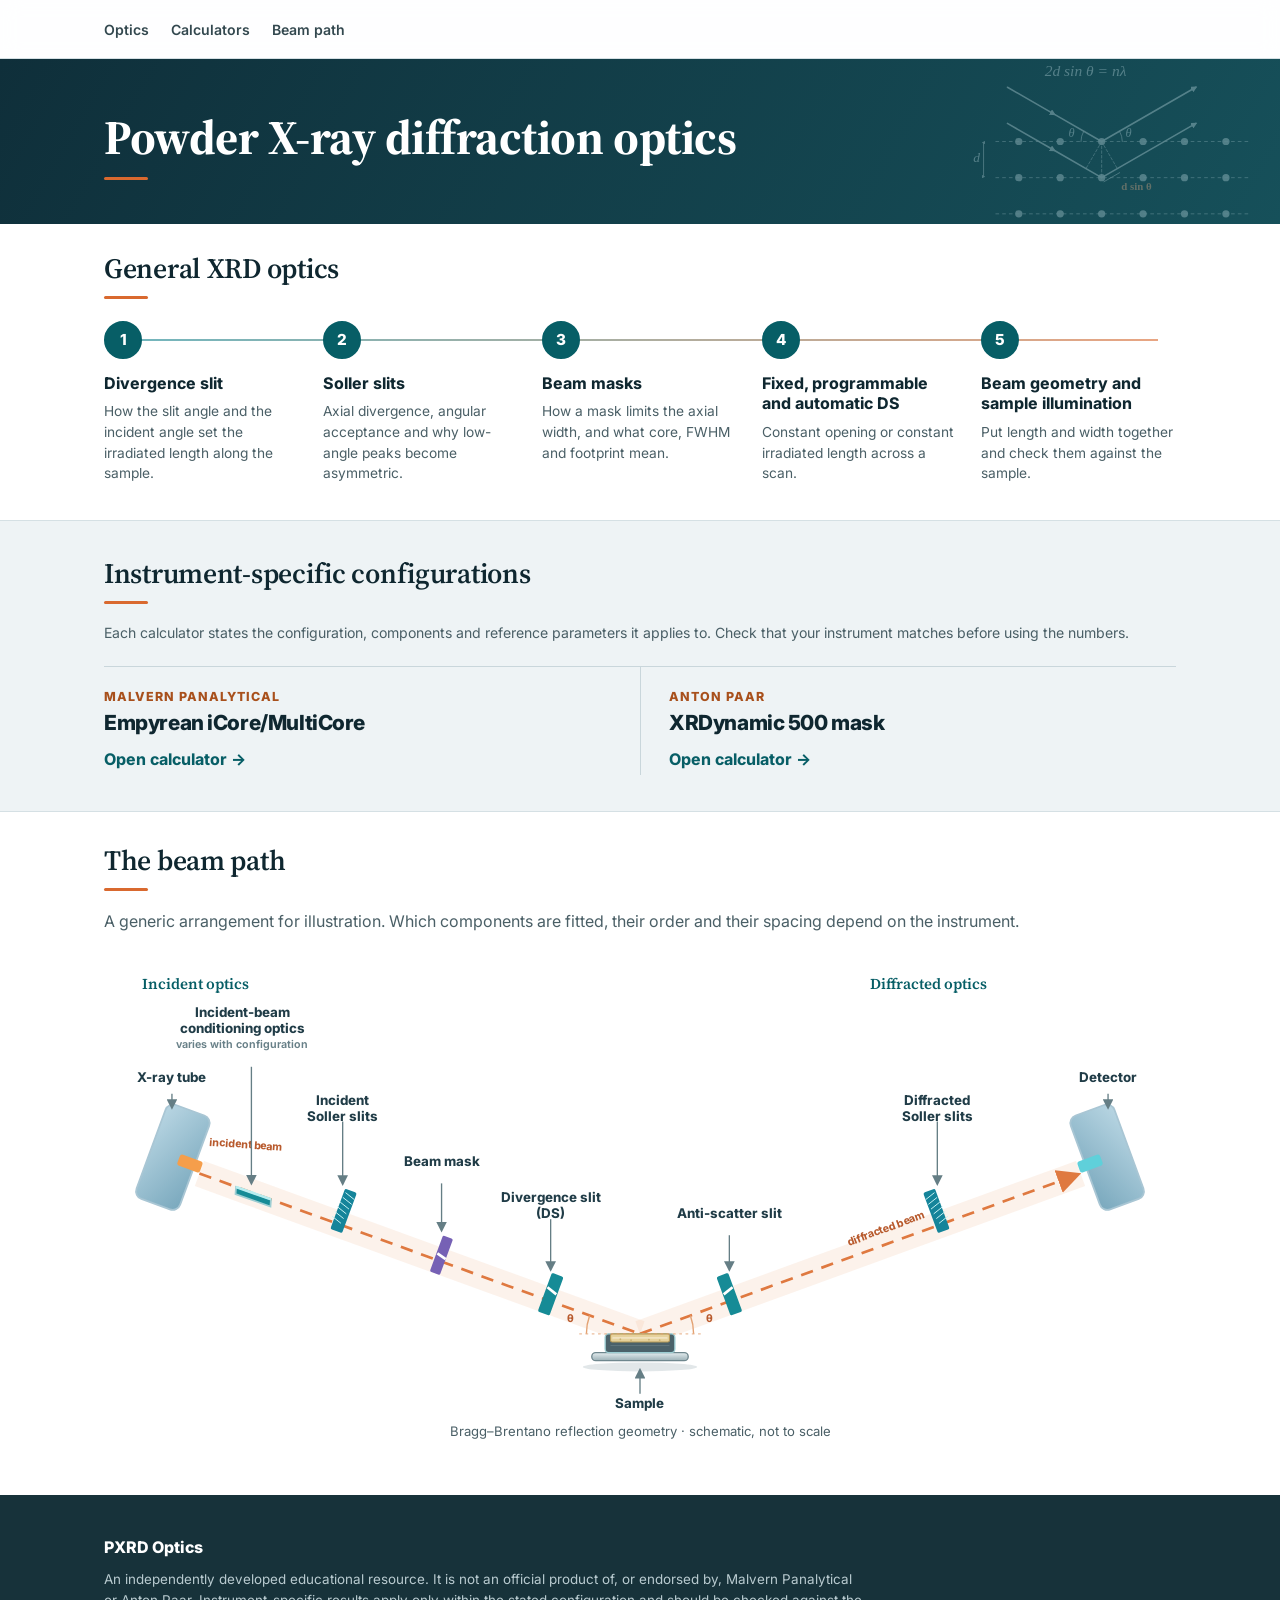
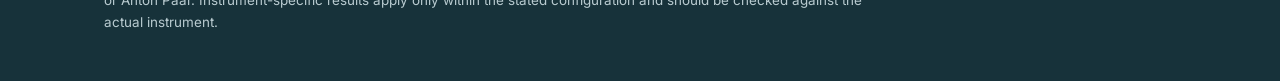
==== commit fe82bbfa: "Remove GitHub link from site navigation" ====
--- a/index.html
+++ b/index.html
@@ -15,7 +15,6 @@
         <a href="#learn">Optics</a>
         <a href="#calculators">Calculators</a>
         <a href="#beam-path">Beam path</a>
-        <a href="https://github.com/Joe-868/pxrd-optics" target="_blank" rel="noopener noreferrer">GitHub</a>
       </nav>
     </div>
   </header>
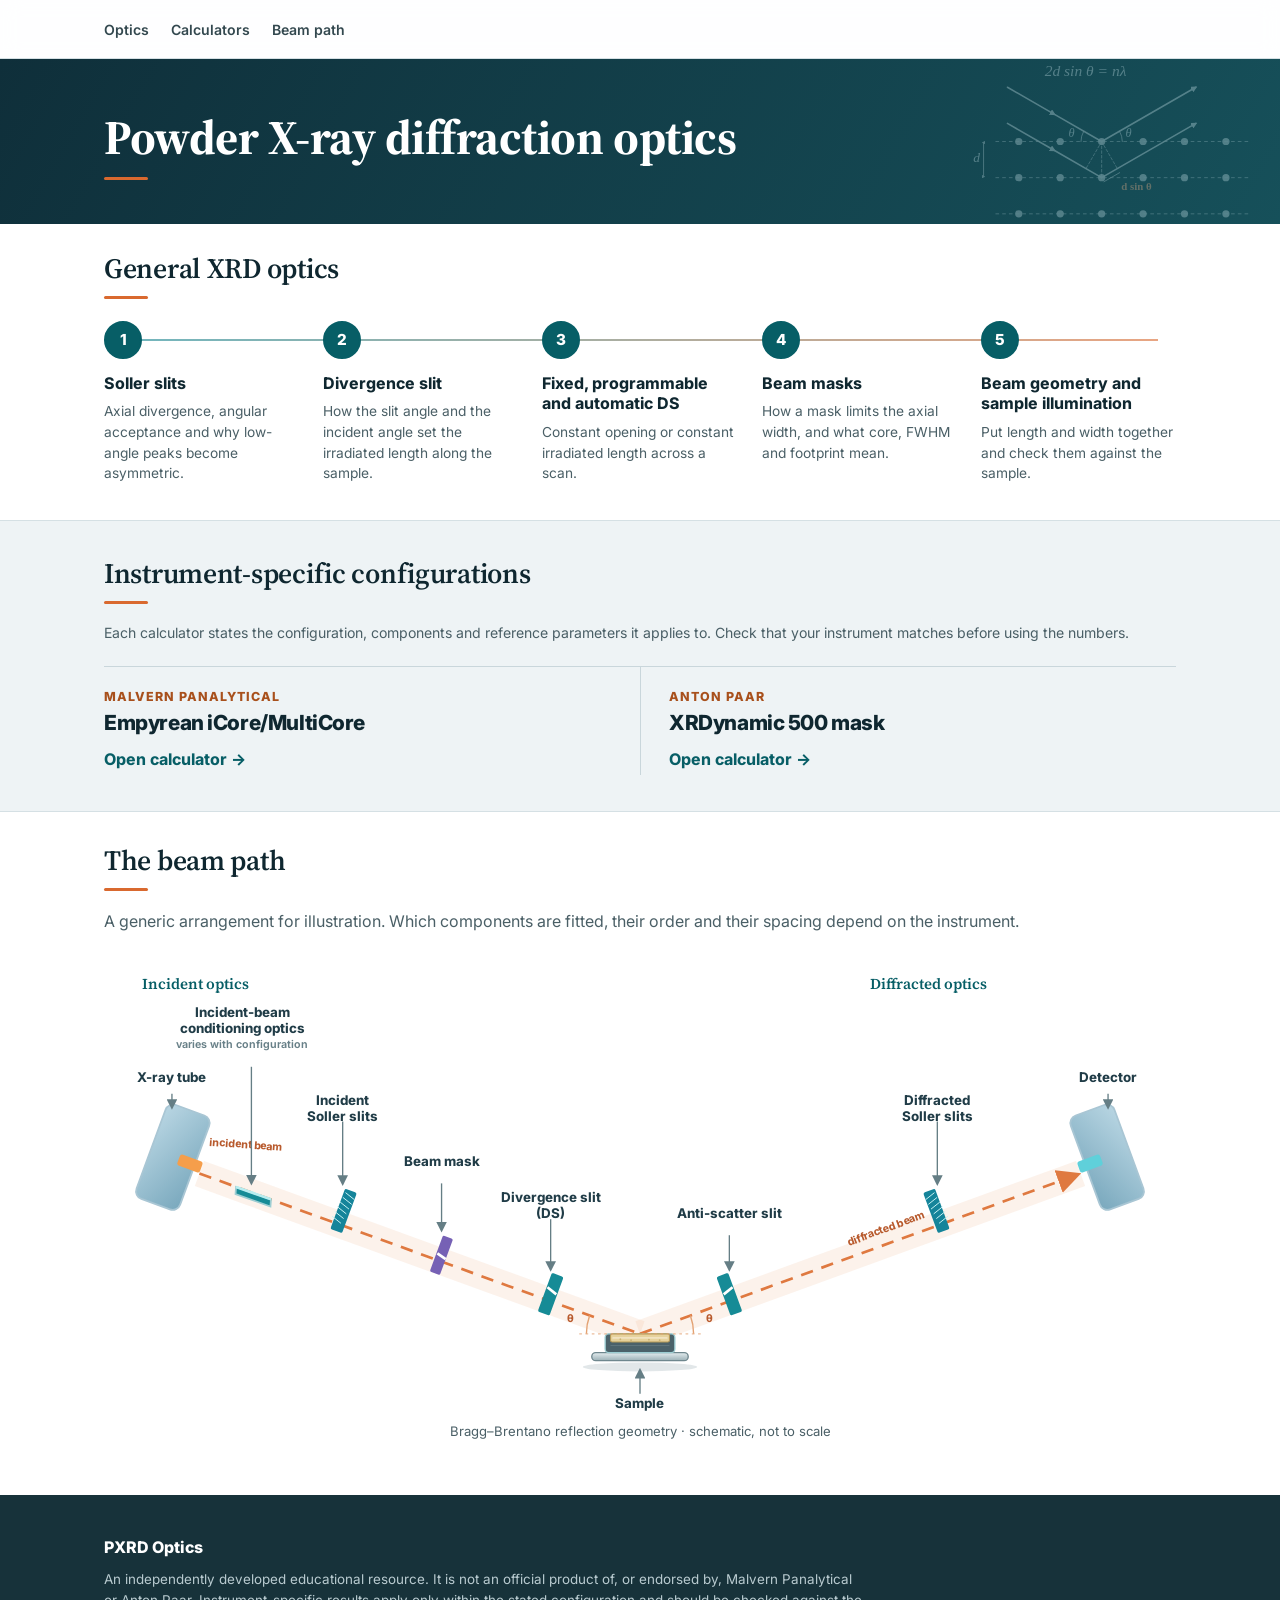
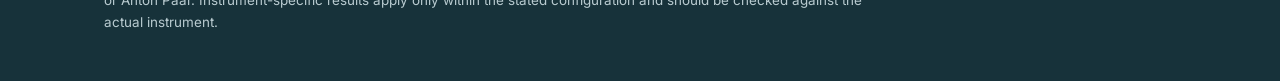
==== commit b1b293e7: "Reorder learning path: Soller slits, divergence slit, fixed/programmable/automatic DS, beam masks" ====
--- a/index.html
+++ b/index.html
@@ -34,10 +34,10 @@
           <h2 class="kicker kicker-title">General XRD optics</h2>
         </div>
         <ol class="learning-path">
-          <li><a href="divergent-slit.html"><span class="step-no">1</span><span class="step-title">Divergence slit</span><span class="step-desc">How the slit angle and the incident angle set the irradiated length along the sample.</span></a></li>
-          <li><a href="soller.html"><span class="step-no">2</span><span class="step-title">Soller slits</span><span class="step-desc">Axial divergence, angular acceptance and why low-angle peaks become asymmetric.</span></a></li>
-          <li><a href="training.html"><span class="step-no">3</span><span class="step-title">Beam masks</span><span class="step-desc">How a mask limits the axial width, and what core, FWHM and footprint mean.</span></a></li>
-          <li><a href="slits.html"><span class="step-no">4</span><span class="step-title">Fixed, programmable and automatic DS</span><span class="step-desc">Constant opening or constant irradiated length across a scan.</span></a></li>
+          <li><a href="soller.html"><span class="step-no">1</span><span class="step-title">Soller slits</span><span class="step-desc">Axial divergence, angular acceptance and why low-angle peaks become asymmetric.</span></a></li>
+          <li><a href="divergent-slit.html"><span class="step-no">2</span><span class="step-title">Divergence slit</span><span class="step-desc">How the slit angle and the incident angle set the irradiated length along the sample.</span></a></li>
+          <li><a href="slits.html"><span class="step-no">3</span><span class="step-title">Fixed, programmable and automatic DS</span><span class="step-desc">Constant opening or constant irradiated length across a scan.</span></a></li>
+          <li><a href="training.html"><span class="step-no">4</span><span class="step-title">Beam masks</span><span class="step-desc">How a mask limits the axial width, and what core, FWHM and footprint mean.</span></a></li>
           <li><a href="beam-geometry.html"><span class="step-no">5</span><span class="step-title">Beam geometry and sample illumination</span><span class="step-desc">Put length and width together and check them against the sample.</span></a></li>
         </ol>
       </div>
